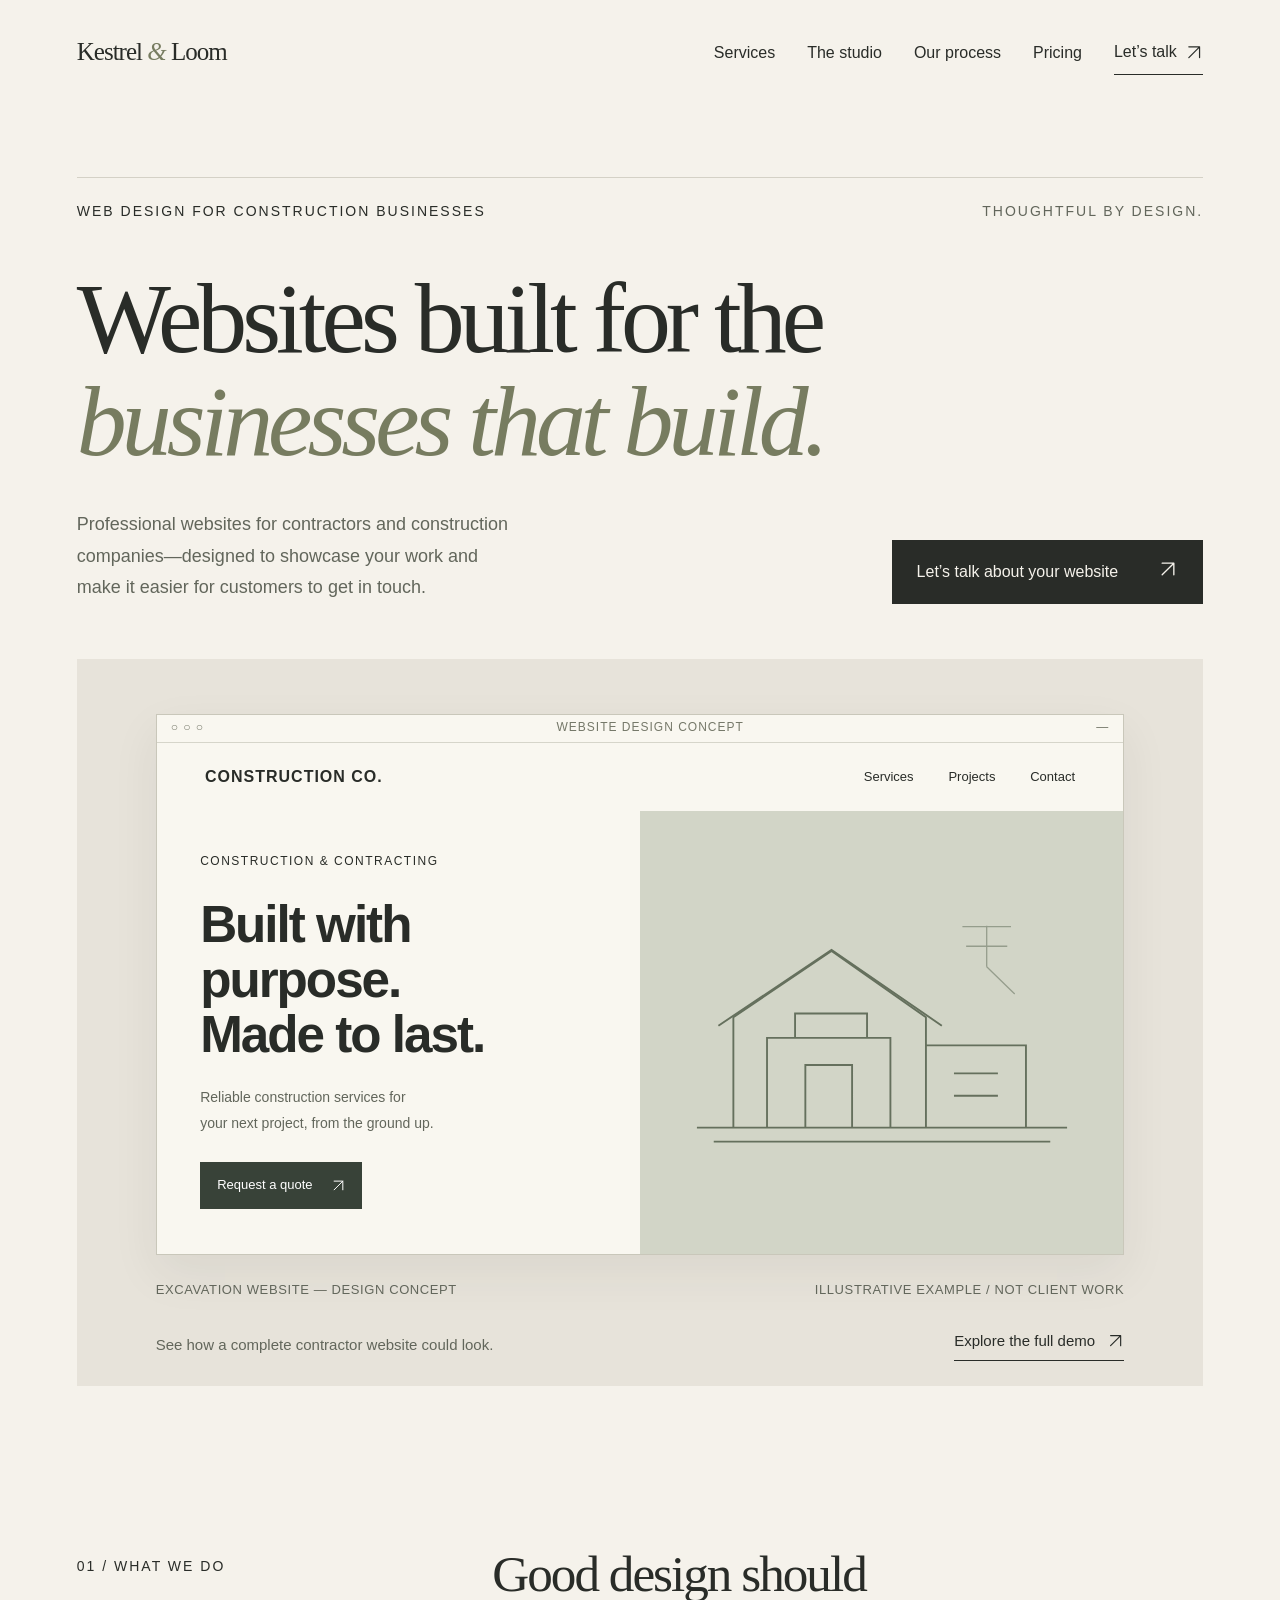
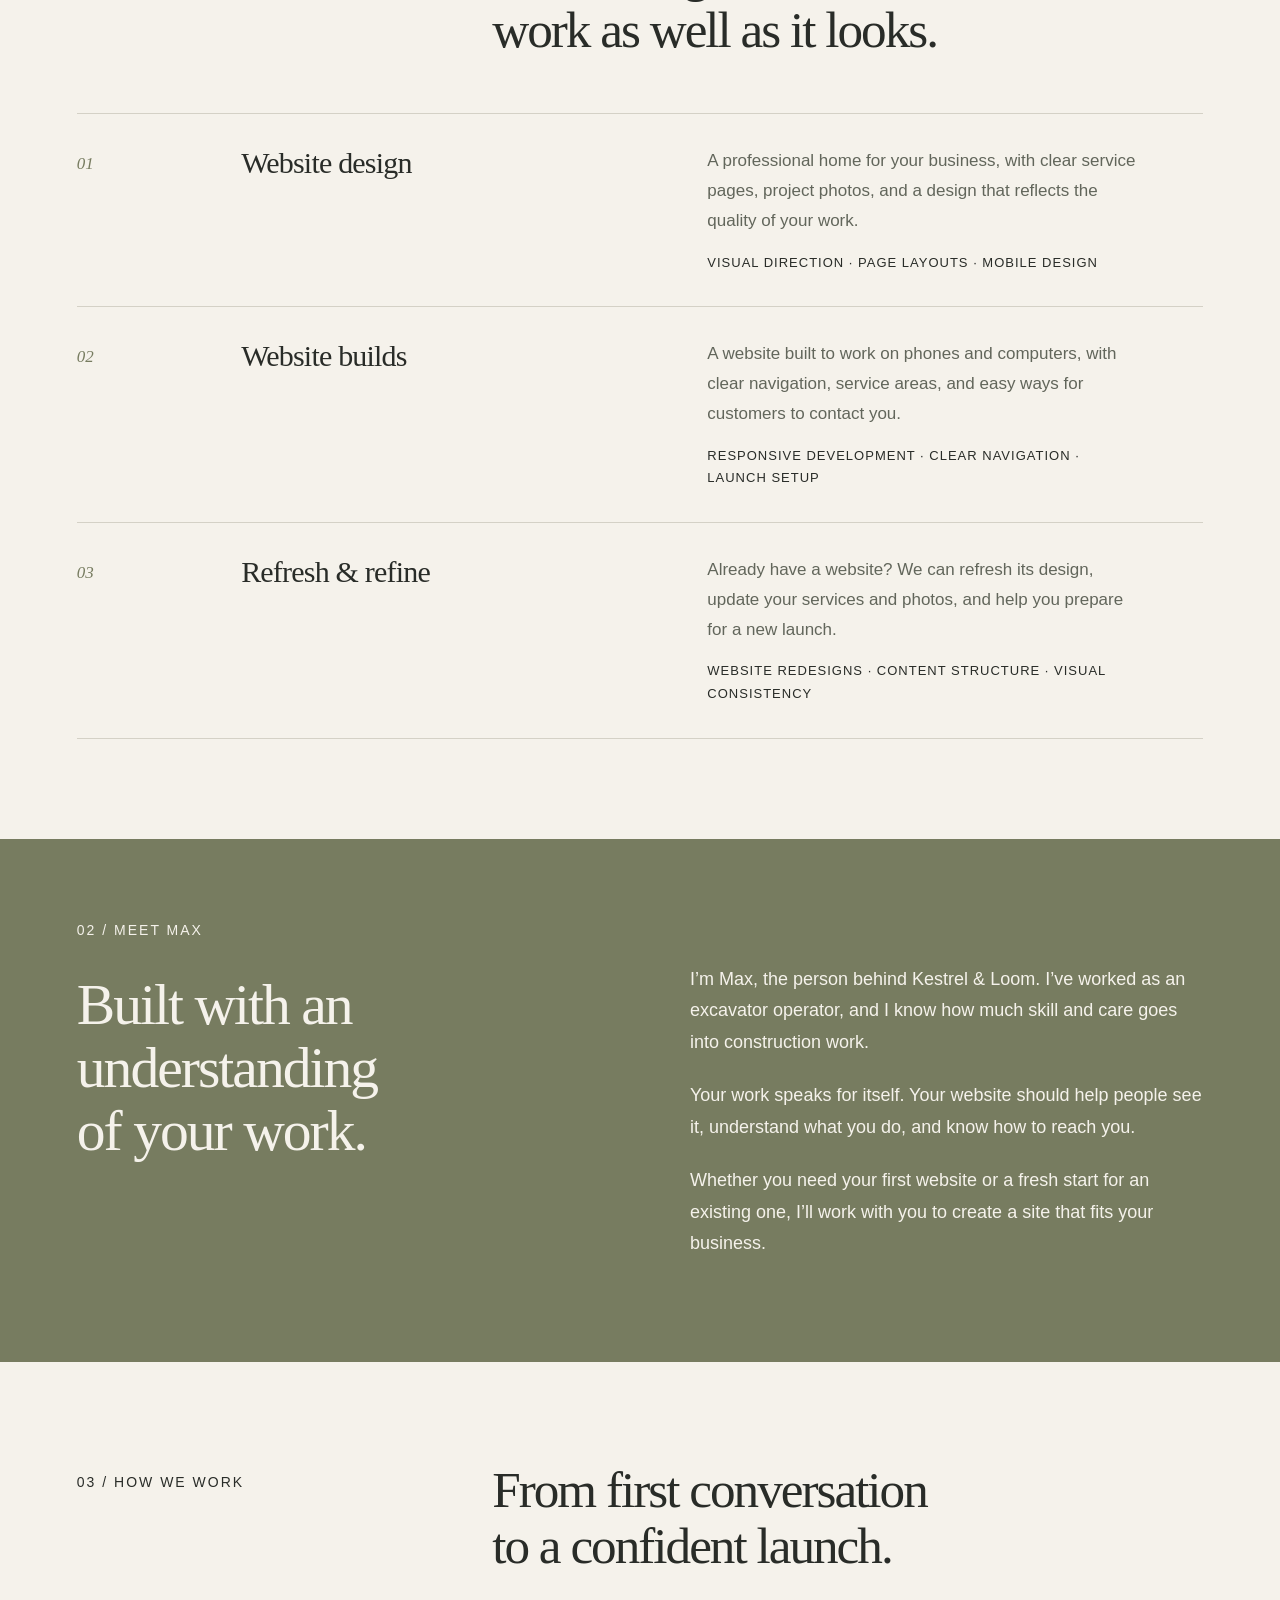
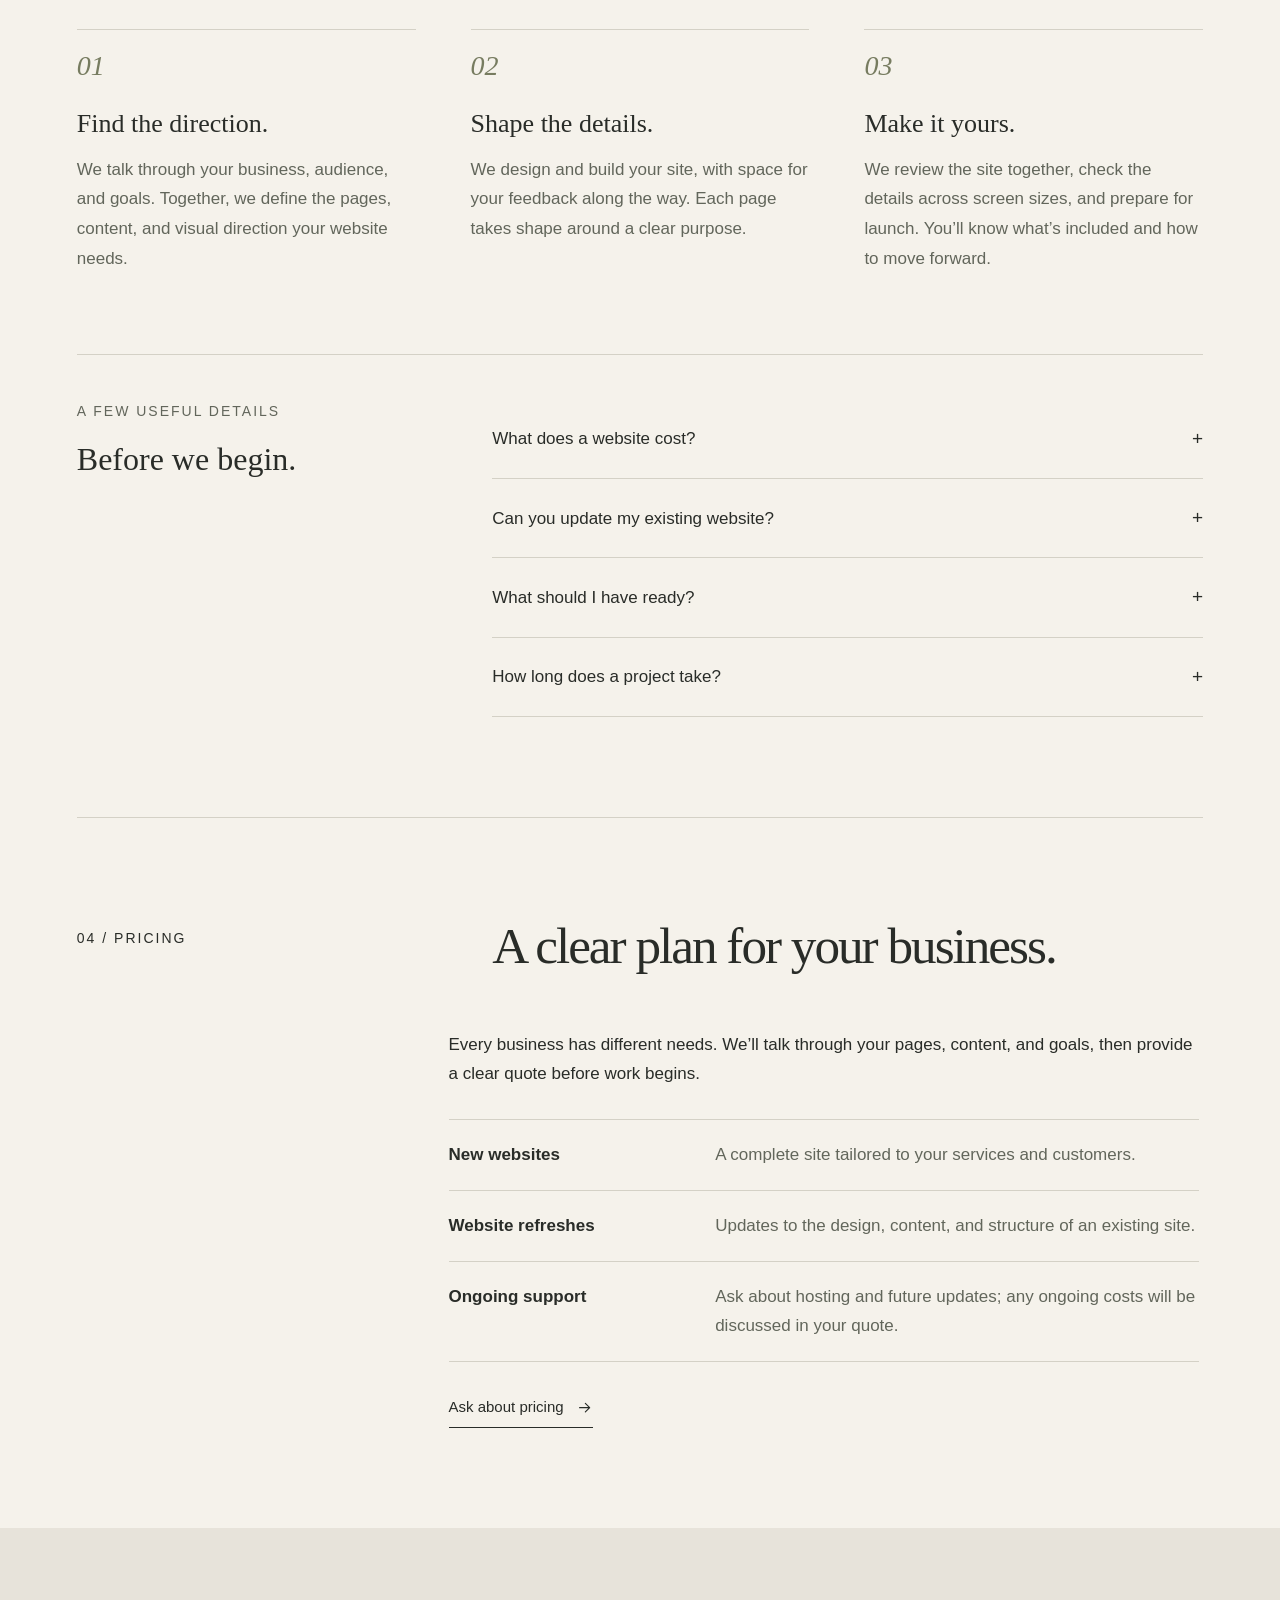
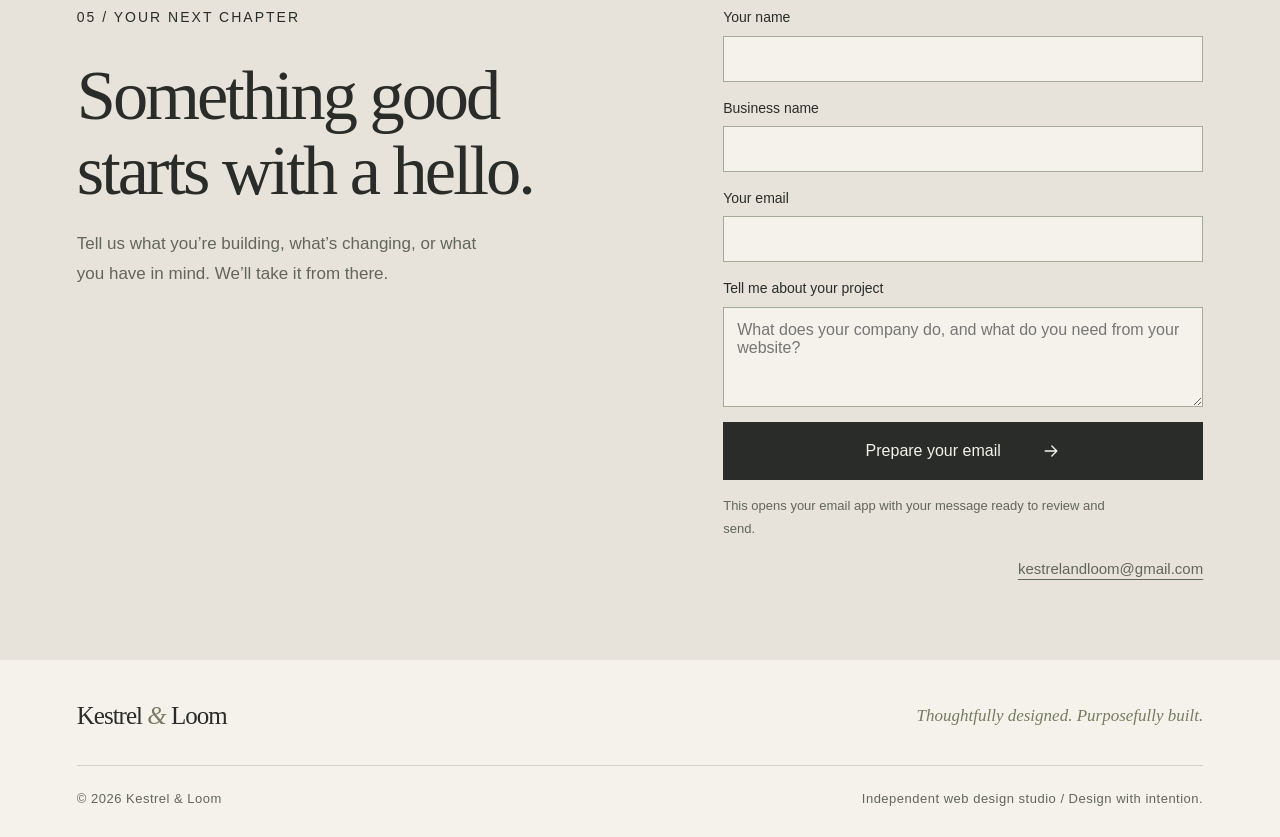
==== index.html @ 707c1d32 "Rename index (5).html to index.html" ====
<!doctype html>
<html lang="en"><head><meta charset="utf-8"><meta name="viewport" content="width=device-width,initial-scale=1"><meta name="theme-color" content="#F5F2EB"><meta name="description" content="Kestrel & Loom — independent web design for businesses with ambition. Thoughtful design, clear content, and a considered online presence."><title>Kestrel &amp; Loom — Independent Web Design</title>
<style>
:root{--paper:#f5f2eb;--ink:#292c28;--olive:#777c60;--stone:#e7e3da;--line:#d4d1c6;--muted:#62665b}*{box-sizing:border-box}html{scroll-behavior:smooth}body{margin:0;background:var(--paper);color:var(--ink);font-family:Arial,Helvetica,sans-serif;font-size:17px;line-height:1.6;-webkit-font-smoothing:antialiased}a{color:inherit;text-underline-offset:5px}a:focus-visible,summary:focus-visible{outline:2px solid var(--ink);outline-offset:6px}::selection{background:#d6dac4}h1,h2,h3,p{margin:0}.wrap{width:min(1280px,88%);margin:auto}.label{font-size:14px;letter-spacing:2px;text-transform:uppercase;line-height:1.7}.skip{position:absolute;top:-80px;left:20px;background:var(--ink);color:white;padding:15px;z-index:10}.skip:focus{top:15px}header{padding:30px 0}header .wrap{display:flex;align-items:center;justify-content:space-between;gap:28px}.logo{text-decoration:none;font:25px Georgia,serif;letter-spacing:-1px;white-space:nowrap}.logo em{color:var(--olive)}nav{display:flex;gap:32px;font-size:16px;align-items:center}nav a{text-decoration:none}nav a:hover{text-decoration:underline}.nav-contact{border-bottom:1px solid;padding:9px 0}.hero{padding:72px 0 60px}.hero-top{display:flex;justify-content:space-between;border-top:1px solid var(--line);padding-top:22px}.hero-top p:last-child{color:var(--muted)}h1{font:clamp(58px,7.8vw,114px)/1.03 Georgia,serif;letter-spacing:-5px;margin:45px 0 35px}h1 em{color:var(--olive);font-weight:400}.hero-bottom{display:flex;justify-content:space-between;align-items:end;gap:40px}.hero-bottom p{max-width:410px;font-size:18px;line-height:1.85;color:var(--muted)}.button{display:inline-flex;align-items:center;justify-content:space-between;gap:40px;background:var(--ink);color:var(--paper);padding:19px 25px;text-decoration:none;font-size:16px;transition:background .2s}.button:hover{background:#4c5343}.showcase{margin-top:55px;background:var(--stone);padding:55px 7% 25px}.browser{background:#f9f7f0;border:1px solid #c9c7ba;box-shadow:0 18px 45px #292c2812;max-width:970px;margin:auto}.browser-bar{height:28px;border-bottom:1px solid #d6d5ca;display:flex;align-items:center;justify-content:space-between;padding:0 14px;color:#757869;font-size:12px;letter-spacing:1px}.sample-nav{display:flex;justify-content:space-between;align-items:center;padding:24px 5%;font-size:13px}.sample-brand{font:21px Georgia,serif}.sample-nav span:last-child{word-spacing:14px}.sample-main{display:grid;grid-template-columns:1fr 1fr}.sample-copy{padding:35px 9% 45px}.sample-copy .label{font-size:12px;letter-spacing:1.5px}.sample-copy h2{font:clamp(32px,4vw,57px)/1.08 Georgia,serif;letter-spacing:-2px;margin:23px 0}.sample-copy p{font-size:14px;line-height:1.8;max-width:220px;color:var(--muted)}.sample-link{display:block;margin-top:25px;font-size:13px;text-decoration:underline;text-underline-offset:5px}.still-life{background:#c6c9b6;position:relative;overflow:hidden;min-height:330px;isolation:isolate}.still-life:before{content:"";position:absolute;width:180%;height:130px;background:#d9dbc9;transform:rotate(-35deg);left:-30%;top:12%;box-shadow:0 30px 50px #434c3524}.still-life:after{content:"";position:absolute;inset:auto 0 0;height:30%;background:#b1b69e;border-top:1px solid #9ca58c}.vase{position:absolute;z-index:1;bottom:18%;left:30%;width:38%;height:44%;border-radius:30% 30% 39% 39%;background:linear-gradient(95deg,#8d9279,#e0e1ce 48%,#a4aa8e);box-shadow:24px 22px 22px #3f49322e}.vase:before{content:"";position:absolute;left:27%;width:46%;height:25%;top:-16%;background:#bfc4aa;border-radius:8% 8% 10% 10%;border-top:7px solid #7a8469}.stem{position:absolute;width:2px;height:190px;background:#667354;left:50%;bottom:58%;transform:rotate(17deg);transform-origin:bottom;z-index:2}.stem:before,.stem:after{content:"";position:absolute;width:43px;height:17px;background:#697756;border-radius:0 100% 0 100%;left:0;top:35px;transform:rotate(-24deg)}.stem:after{left:-40px;top:75px;transform:rotate(15deg)}.stem.two{height:150px;transform:rotate(-22deg);left:46%}.caption{display:flex;justify-content:space-between;gap:20px;margin-top:24px;font-size:13px;letter-spacing:1px;text-transform:uppercase;color:var(--muted);line-height:1.6}.section{padding:100px 0}.heading{display:grid;grid-template-columns:1fr 2fr;gap:60px;margin-bottom:55px}.heading h2{font:clamp(36px,4vw,58px)/1.1 Georgia,serif;letter-spacing:-2px}.heading .label{padding-top:9px}.services{border-top:1px solid var(--line)}.service{display:grid;grid-template-columns:.3fr 1fr 1.15fr;gap:35px;border-bottom:1px solid var(--line);padding:32px 0}.number{font:italic 17px Georgia,serif;color:var(--olive)}.service .number{padding-top:8px}.service h3{font:30px Georgia,serif;letter-spacing:-.8px}.service p{font-size:17px;line-height:1.85;max-width:410px;color:var(--muted)}.tags{display:block;margin-top:16px;font-size:13px;letter-spacing:1px;text-transform:uppercase;color:var(--ink)}.studio{background:var(--olive);color:var(--paper)}.studio .wrap{display:grid;grid-template-columns:1fr 1fr;gap:100px;padding:80px 0}.studio h2{font:clamp(40px,4.5vw,66px)/1.1 Georgia,serif;letter-spacing:-2px;margin-top:30px}.studio p:not(.label){font-size:18px;line-height:1.95;margin-bottom:22px}.studio .right{padding-top:45px}.steps{display:grid;grid-template-columns:repeat(3,1fr);gap:55px}.step{border-top:1px solid var(--line);padding-top:20px}.step .number{font-size:28px}.step h3{font:26px Georgia,serif;margin:25px 0 16px}.step p{font-size:17px;line-height:1.9;color:var(--muted)}.faq{border-top:1px solid var(--line);display:grid;grid-template-columns:1fr 2fr;gap:60px;padding-top:45px;margin-top:80px}.faq h2{font:32px Georgia,serif}.faq .label{margin-bottom:18px;color:var(--muted)}details{border-bottom:1px solid var(--line)}summary{cursor:pointer;list-style:none;display:flex;justify-content:space-between;gap:24px;font-size:17px;padding:21px 0}summary::-webkit-details-marker{display:none}summary:after{content:"+";font-size:19px}details[open] summary:after{content:"−"}details p{font-size:17px;line-height:1.9;color:var(--muted);padding:0 35px 24px 0}.contact{background:var(--stone);padding:78px 0}.contact .wrap{display:flex;justify-content:space-between;align-items:end;gap:50px}.contact h2{font:clamp(42px,5.5vw,76px)/1.06 Georgia,serif;letter-spacing:-3px;margin:28px 0 22px}.contact p:not(.label){font-size:17px;color:var(--muted);line-height:1.8;max-width:400px}.email{display:block;font-size:15px;margin-top:16px;color:var(--muted);text-align:right}footer{padding:42px 0 27px}footer .top{display:flex;justify-content:space-between;align-items:center;gap:30px;padding-bottom:35px}footer .bottom{display:flex;justify-content:space-between;gap:20px;border-top:1px solid var(--line);padding-top:22px;font-size:13px;color:var(--muted);letter-spacing:.5px}.footer-note{font:italic 17px Georgia,serif;color:var(--olive)}
@media(max-width:850px){nav{gap:20px}h1{letter-spacing:-3px}.hero{padding-top:48px}.showcase{padding:35px 5% 22px}.section{padding:75px 0}.heading{grid-template-columns:1fr;gap:25px}.service{grid-template-columns:.2fr 1fr 1.3fr;gap:20px}.studio .wrap{gap:50px}.steps{gap:30px}.faq{grid-template-columns:1fr;gap:25px}.contact .wrap{align-items:start;flex-direction:column;gap:28px}.email{text-align:left}.sample-copy{padding-top:20px}.still-life{min-height:280px}}
@media(max-width:560px){header{padding:24px 0}.logo{font-size:22px}nav a:not(.nav-contact){display:none}nav{font-size:15px}.hero{padding:30px 0 45px}.hero-top .label{font-size:12px;letter-spacing:1.3px}.hero-top p:last-child{display:none}h1{font-size:clamp(46px,12vw,65px);letter-spacing:-2.5px;margin:35px 0 27px}.hero-bottom{display:block}.hero-bottom p{font-size:18px}.hero-bottom .button{margin-top:26px}.showcase{margin-top:38px;padding:22px 5% 18px}.sample-nav{padding:16px 7%}.sample-brand{font-size:17px}.sample-nav span:last-child{font-size:11px;word-spacing:6px}.sample-main{grid-template-columns:1fr}.sample-copy{padding:20px 7% 28px}.sample-copy h2{font-size:40px;margin:17px 0}.sample-copy p{font-size:15px;max-width:230px}.sample-link{margin-top:18px}.still-life{min-height:220px}.vase{width:27%;left:37%}.caption{font-size:11px;letter-spacing:.5px}.caption span:last-child{text-align:right;max-width:110px}.section{padding:60px 0}.heading{margin-bottom:35px}.heading h2{font-size:40px;letter-spacing:-1.5px}.service{grid-template-columns:26px 1fr;gap:10px;padding:26px 0}.service p{grid-column:2}.service h3{font-size:28px}.studio .wrap{grid-template-columns:1fr;gap:25px;padding:55px 0}.studio h2{font-size:43px}.studio .right{padding-top:0}.steps{grid-template-columns:1fr;gap:30px}.step{display:grid;grid-template-columns:40px 1fr;gap:10px}.step h3{margin:0 0 14px}.step p{grid-column:2}.step .number{font-size:25px}.faq{margin-top:55px;padding-top:32px}.faq h2{font-size:30px}.contact{padding:55px 0}.contact h2{font-size:49px;letter-spacing:-2px}footer .top{align-items:start;flex-direction:column;gap:18px}.footer-note{font-size:16px}footer .bottom{font-size:12px;line-height:1.7}footer .bottom span:last-child{text-align:right}}
@media(prefers-reduced-motion:reduce){html{scroll-behavior:auto}*{transition:none!important}}

/* Readable supporting type across desktop and mobile. */
.hero-bottom p,.service p,.step p,details p,.studio p:not(.label),.contact p:not(.label){line-height:1.75}
.service p{max-width:46ch}.hero-bottom p{max-width:44ch}
.sample-nav span:last-child{word-spacing:8px;line-height:1.6}
.sample-copy p{max-width:30ch}.sample-copy .sample-link{line-height:1.7}
.caption{line-height:1.7;letter-spacing:.6px}
.summary,summary{line-height:1.6}summary{padding:24px 0;align-items:center}
.email{overflow-wrap:anywhere;line-height:1.7}
footer .bottom{line-height:1.7}
@media(max-width:850px){.hero-bottom{align-items:start}.button{flex-shrink:0;gap:24px}.sample-nav{gap:16px}.sample-nav span:last-child{word-spacing:4px}}
@media(max-width:560px){header .wrap{gap:12px}.logo{font-size:21px}.nav-contact{white-space:nowrap}.button{padding:18px 22px}.sample-nav{flex-wrap:wrap;gap:8px}.sample-copy .label{font-size:12px}.sample-copy p{font-size:15px}.sample-link{font-size:14px}.caption{flex-direction:column;gap:7px}.caption span:last-child{text-align:left;max-width:none}.contact h2{font-size:clamp(40px,11vw,49px)}footer .bottom{flex-direction:column;gap:10px}footer .bottom span:last-child{text-align:left}.tags{line-height:1.85}}

/* Vector arrows stay consistent across mobile and desktop. */
.arrow-icon{display:inline-block;width:1.15em;height:1.15em;vertical-align:-.15em;flex-shrink:0}
.nav-contact{display:inline-flex;align-items:center;gap:8px}
.button .arrow-icon{width:20px;height:20px}

/* Construction website concept */
.construction-nav .sample-brand{font:700 16px Arial,sans-serif;letter-spacing:1px}.construction-copy h2{font-family:Arial,Helvetica,sans-serif;font-weight:700;letter-spacing:-2px}.sample-cta{display:inline-flex;gap:18px;align-items:center;margin-top:26px;padding:13px 17px;background:#384238;color:#fff;font-size:13px}.construction-art{min-height:330px;background:#d2d5c7;color:#65705d;display:flex;align-items:center;justify-content:center;padding:24px}.construction-art svg{width:100%;max-width:430px;height:auto}@media(max-width:850px){.construction-art{min-height:280px}}@media(max-width:560px){.construction-art{min-height:210px;padding:15px}.construction-nav .sample-brand{font-size:14px}.construction-copy h2{font-size:clamp(32px,9vw,40px);letter-spacing:-1.5px}}

/* Contractor-focused additions */
.demo-action{display:flex;align-items:center;justify-content:space-between;gap:18px;margin-top:28px;flex-wrap:wrap;font-size:15px}.demo-action p{color:var(--muted)}.demo-link{display:inline-flex;align-items:center;gap:12px;font-size:15px;text-decoration:none;border-bottom:1px solid;padding-bottom:7px}.mobile-menu{display:none}.pricing{border-top:1px solid var(--line)}.pricing-content{margin-left:33%;max-width:750px;font-size:17px;line-height:1.75}.pricing-list{margin:30px 0}.pricing-list div{display:grid;grid-template-columns:1fr 2fr;gap:25px;border-top:1px solid var(--line);padding:20px 0}.pricing-list div:last-child{border-bottom:1px solid var(--line)}.pricing-list span{color:var(--muted)}.contact .wrap{align-items:start}.contact .wrap>div:last-child{width:min(100%,480px)}.inquiry{display:grid;gap:15px}.inquiry label{display:grid;gap:7px;font-size:14px}.inquiry input,.inquiry textarea{width:100%;font:16px Arial,sans-serif;padding:13px;background:#f5f2eb;border:1px solid #a6aa9b;border-radius:0;color:var(--ink)}.inquiry textarea{resize:vertical}.inquiry button{border:0;cursor:pointer;justify-content:center}.form-note{font-size:13px!important}.secondary-contact{display:none}
@media(max-width:850px){.pricing-content{margin-left:0}.contact .wrap>div:last-child{width:100%}}
@media(max-width:560px){header .wrap{position:relative}.desktop-nav{display:none}.mobile-menu{display:block;border:0}.mobile-menu summary{display:flex;gap:8px;padding:8px 0;font-size:15px}.mobile-menu summary:after{display:none}.mobile-menu nav{position:absolute;z-index:5;top:48px;right:0;display:flex;flex-direction:column;align-items:stretch;gap:0;background:var(--paper);border:1px solid var(--line);box-shadow:0 10px 25px #292c2820;min-width:200px;padding:8px 18px}.mobile-menu nav a{display:block!important;padding:12px 0;border-bottom:1px solid var(--line)}.mobile-menu nav a:last-child{border:0}.pricing-list div{grid-template-columns:1fr;gap:6px}.demo-action{align-items:start;flex-direction:column}}
</style></head><body id="top"><a class="skip" href="#main">Skip to content</a>
<header><div class="wrap"><a class="logo" href="#top" aria-label="Kestrel and Loom home">Kestrel <em>&amp;</em> Loom</a><nav class="desktop-nav" aria-label="Main navigation"><a href="#services">Services</a><a href="#studio">The studio</a><a href="#process">Our process</a><a href="#pricing">Pricing</a><a class="nav-contact" href="#contact">Let’s talk <svg class="arrow-icon" xmlns="http://www.w3.org/2000/svg" width="18" height="18" viewBox="0 0 24 24" fill="none" stroke="currentColor" stroke-width="1.6" stroke-linecap="round" stroke-linejoin="round" aria-hidden="true" focusable="false"><path d="M5 19 19 5M5 5h14v14"/></svg></a></nav><details class="mobile-menu"><summary aria-label="Open navigation">Menu <span aria-hidden="true">☰</span></summary><nav aria-label="Mobile navigation"><a href="#services">Services</a><a href="#studio">The studio</a><a href="#process">Our process</a><a href="#pricing">Pricing</a><a href="#contact">Let’s talk</a></nav></details></div></header>
<main id="main"><section class="hero wrap" aria-labelledby="hero-title"><div class="hero-top"><p class="label">Web design for construction businesses</p><p class="label">Thoughtful by design.</p></div><h1 id="hero-title">Websites built for the<br><em>businesses that build.</em></h1><div class="hero-bottom"><p>Professional websites for contractors and construction companies—designed to showcase your work and make it easier for customers to get in touch.</p><a class="button" href="#contact">Let’s talk about your website <span aria-hidden="true"><svg class="arrow-icon" xmlns="http://www.w3.org/2000/svg" width="18" height="18" viewBox="0 0 24 24" fill="none" stroke="currentColor" stroke-width="1.6" stroke-linecap="round" stroke-linejoin="round" aria-hidden="true" focusable="false"><path d="M5 19 19 5M5 5h14v14"/></svg></span></a></div>
<div class="showcase"><div class="browser" role="img" aria-label="Example construction company website with a simple building illustration and a quote request button."><div class="browser-bar"><span aria-hidden="true">○ ○ ○</span><span>WEBSITE DESIGN CONCEPT</span><span aria-hidden="true">—</span></div><div class="sample-nav construction-nav"><span class="sample-brand">CONSTRUCTION CO.</span><span>Services &nbsp; Projects &nbsp; Contact</span></div><div class="sample-main"><div class="sample-copy construction-copy"><span class="label">Construction &amp; contracting</span><h2>Built with purpose.<br>Made to last.</h2><p>Reliable construction services for your next project, from the ground up.</p><span class="sample-cta">Request a quote <svg class="arrow-icon" xmlns="http://www.w3.org/2000/svg" viewBox="0 0 24 24" fill="none" stroke="currentColor" stroke-width="1.6" stroke-linecap="round" stroke-linejoin="round" aria-hidden="true" focusable="false"><path d="M5 19 19 5M5 5h14v14"/></svg></span></div><div class="construction-art" aria-hidden="true"><svg viewBox="0 0 460 330" fill="none" xmlns="http://www.w3.org/2000/svg"><path d="M32 267H428M71 267V149L176 78L277 149V267M107 267V171H239V267M148 267V200H198V267M277 267V179H384V267M307 209H354M307 233H354" stroke="currentColor" stroke-width="2"/><path d="M55 158 176 77 294 158M137 171v-26h77v26M50 282h360" stroke="currentColor" stroke-width="2"/><path d="M342 95V51M320 73h44M316 52h52M342 95l30 29" stroke="currentColor" stroke-width="1.4" opacity=".55"/></svg></div></div></div><div class="caption"><span>Excavation website — design concept</span><span>Illustrative example / not client work</span></div><div class="demo-action"><p>See how a complete contractor website could look.</p><a class="demo-link" href="excavation-demo.html">Explore the full demo <svg class="arrow-icon" viewBox="0 0 24 24" fill="none" stroke="currentColor" stroke-width="1.6" stroke-linecap="round" stroke-linejoin="round" aria-hidden="true"><path d="M5 19 19 5M5 5h14v14"/></svg></a></div></div></section>
<section class="section wrap" id="services" aria-labelledby="services-title"><div class="heading"><p class="label">01 / What we do</p><h2 id="services-title">Good design should<br>work as well as it looks.</h2></div><div class="services"><article class="service"><span class="number">01</span><h3>Website design</h3><p>A professional home for your business, with clear service pages, project photos, and a design that reflects the quality of your work.<span class="tags">Visual direction · Page layouts · Mobile design</span></p></article><article class="service"><span class="number">02</span><h3>Website builds</h3><p>A website built to work on phones and computers, with clear navigation, service areas, and easy ways for customers to contact you.<span class="tags">Responsive development · Clear navigation · Launch setup</span></p></article><article class="service"><span class="number">03</span><h3>Refresh &amp; refine</h3><p>Already have a website? We can refresh its design, update your services and photos, and help you prepare for a new launch.<span class="tags">Website redesigns · Content structure · Visual consistency</span></p></article></div></section>
<section class="studio" id="studio" aria-labelledby="studio-title"><div class="wrap"><div><p class="label">02 / Meet Max</p><h2 id="studio-title">Built with an understanding<br>of your work.</h2></div><div class="right"><p>I’m Max, the person behind Kestrel &amp; Loom. I’ve worked as an excavator operator, and I know how much skill and care goes into construction work.</p><p>Your work speaks for itself. Your website should help people see it, understand what you do, and know how to reach you.</p><p>Whether you need your first website or a fresh start for an existing one, I’ll work with you to create a site that fits your business.</p></div></div></section>
<section class="section wrap" id="process" aria-labelledby="process-title"><div class="heading"><p class="label">03 / How we work</p><h2 id="process-title">From first conversation<br>to a confident launch.</h2></div><div class="steps"><article class="step"><span class="number">01</span><h3>Find the direction.</h3><p>We talk through your business, audience, and goals. Together, we define the pages, content, and visual direction your website needs.</p></article><article class="step"><span class="number">02</span><h3>Shape the details.</h3><p>We design and build your site, with space for your feedback along the way. Each page takes shape around a clear purpose.</p></article><article class="step"><span class="number">03</span><h3>Make it yours.</h3><p>We review the site together, check the details across screen sizes, and prepare for launch. You’ll know what’s included and how to move forward.</p></article></div><div class="faq"><div><p class="label">A few useful details</p><h2>Before we begin.</h2></div><div><details><summary>What does a website cost?</summary><p>It depends on the number of pages, the features you need, and how much content is ready. Tell us a little about your project and we’ll put together a clear scope and quote before work begins.</p></details><details><summary>Can you update my existing website?</summary><p>Yes. Send us your current website and what you’d like to improve. We’ll look at its design and structure, then discuss whether a focused refresh or a new build makes the most sense.</p></details><details><summary>What should I have ready?</summary><p>A short description of your business, your goals for the site, and any existing branding, photos, or text are a helpful start. It’s fine if you don’t have everything figured out—we can work through the direction together.</p></details><details><summary>How long does a project take?</summary><p>Timing depends on the scope and how quickly content and feedback are available. We’ll agree on a timeline at the start, so you know what to expect at each stage.</p></details></div></div></section>
<section class="pricing section wrap" id="pricing" aria-labelledby="pricing-title"><div class="heading"><p class="label">04 / Pricing</p><h2 id="pricing-title">A clear plan for your business.</h2></div><div class="pricing-content"><p>Every business has different needs. We’ll talk through your pages, content, and goals, then provide a clear quote before work begins.</p><div class="pricing-list"><div><strong>New websites</strong><span>A complete site tailored to your services and customers.</span></div><div><strong>Website refreshes</strong><span>Updates to the design, content, and structure of an existing site.</span></div><div><strong>Ongoing support</strong><span>Ask about hosting and future updates; any ongoing costs will be discussed in your quote.</span></div></div><a class="demo-link" href="#contact">Ask about pricing <svg class="arrow-icon" viewBox="0 0 24 24" fill="none" stroke="currentColor" stroke-width="1.6" stroke-linecap="round" stroke-linejoin="round" aria-hidden="true" focusable="false"><path d="M5 12h14M13 6l6 6-6 6"/></svg></a></div></section>
<section class="contact" id="contact" aria-labelledby="contact-title"><div class="wrap"><div><p class="label">05 / Your next chapter</p><h2 id="contact-title">Something good<br>starts with a hello.</h2><p>Tell us what you’re building, what’s changing, or what you have in mind. We’ll take it from there.</p></div><div><form class="inquiry" id="inquiry"><label>Your name<input name="name" autocomplete="name" required></label><label>Business name<input name="business" autocomplete="organization"></label><label>Your email<input name="email" type="email" autocomplete="email" required></label><label>Tell me about your project<textarea name="project" rows="4" required placeholder="What does your company do, and what do you need from your website?"></textarea></label><button class="button" type="submit">Prepare your email <svg class="arrow-icon" viewBox="0 0 24 24" fill="none" stroke="currentColor" stroke-width="1.6" stroke-linecap="round" stroke-linejoin="round" aria-hidden="true" focusable="false"><path d="M5 12h14M13 6l6 6-6 6"/></svg></button><p class="form-note">This opens your email app with your message ready to review and send.</p></form><a class="button secondary-contact" href="mailto:kestrelandloom@gmail.com?subject=Website%20project%20inquiry">Start a conversation <span aria-hidden="true"><svg class="arrow-icon" xmlns="http://www.w3.org/2000/svg" width="18" height="18" viewBox="0 0 24 24" fill="none" stroke="currentColor" stroke-width="1.6" stroke-linecap="round" stroke-linejoin="round" aria-hidden="true" focusable="false"><path d="M5 19 19 5M5 5h14v14"/></svg></span></a><a class="email" href="mailto:kestrelandloom@gmail.com">kestrelandloom@gmail.com</a></div></div></section></main>
<footer class="wrap"><div class="top"><a class="logo" href="#top">Kestrel <em>&amp;</em> Loom</a><p class="footer-note">Thoughtfully designed. Purposefully built.</p></div><div class="bottom"><span>© 2026 Kestrel &amp; Loom</span><span>Independent web design studio / Design with intention.</span></div></footer><script>document.getElementById('inquiry').addEventListener('submit',function(e){e.preventDefault();const d=new FormData(this);const body='Name: '+d.get('name')+'\nBusiness: '+d.get('business')+'\nEmail: '+d.get('email')+'\n\nProject details:\n'+d.get('project');window.location.href='mailto:kestrelandloom@gmail.com?subject='+encodeURIComponent('Website project inquiry')+'&body='+encodeURIComponent(body)});document.querySelectorAll('.mobile-menu a').forEach(a=>a.addEventListener('click',()=>document.querySelector('.mobile-menu').open=false));</script></body></html>
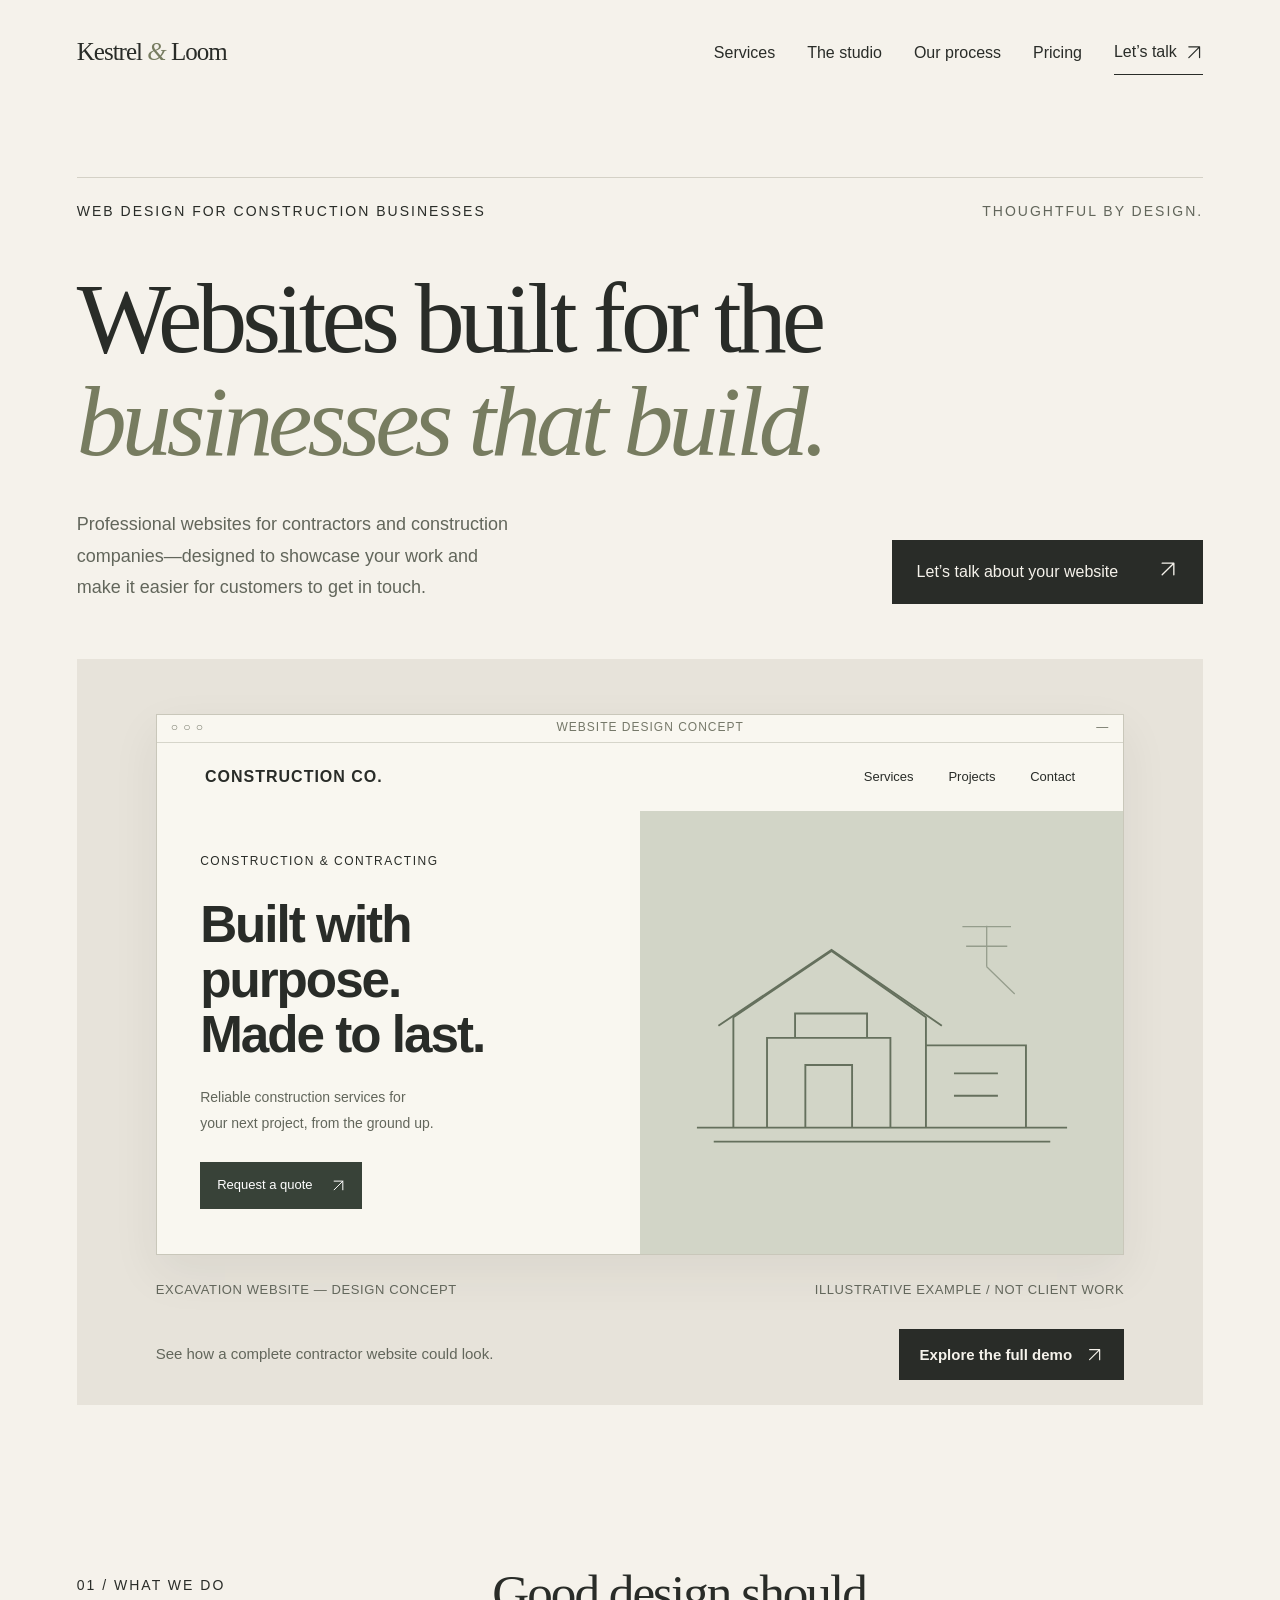
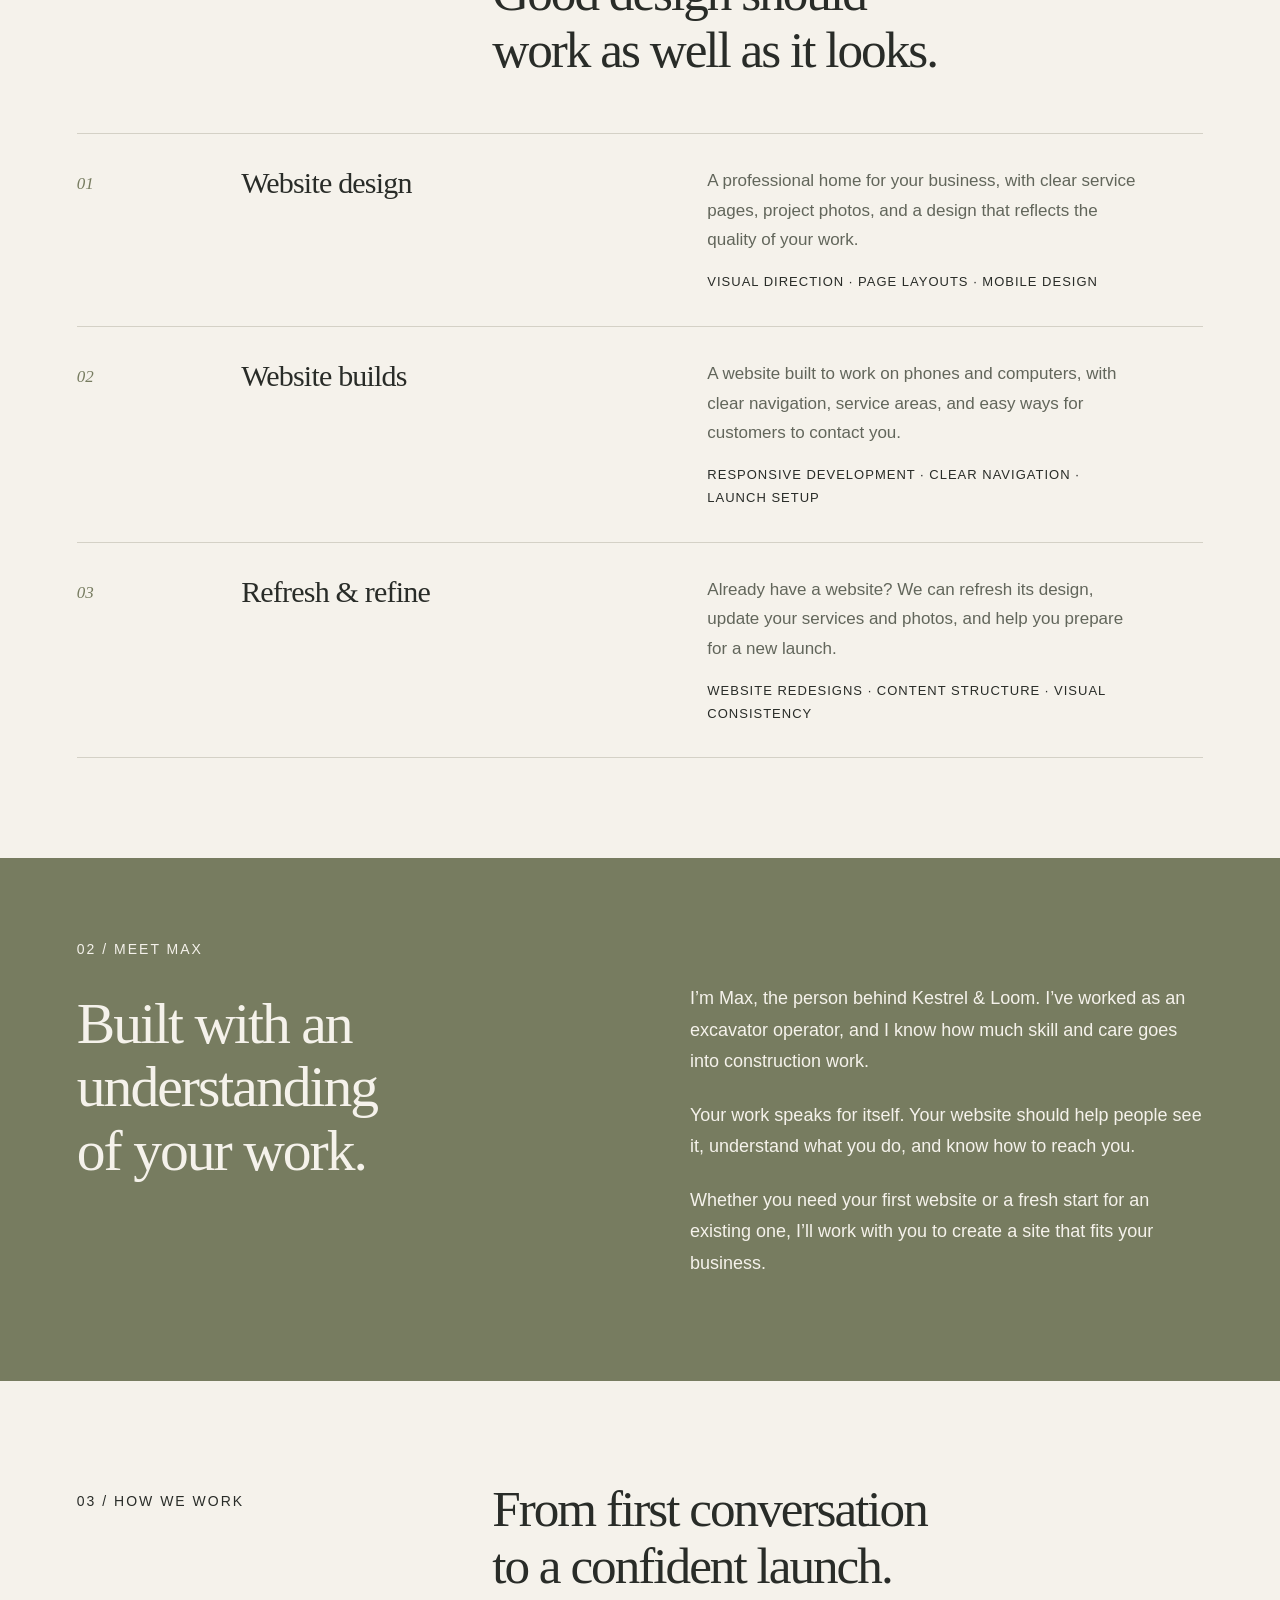
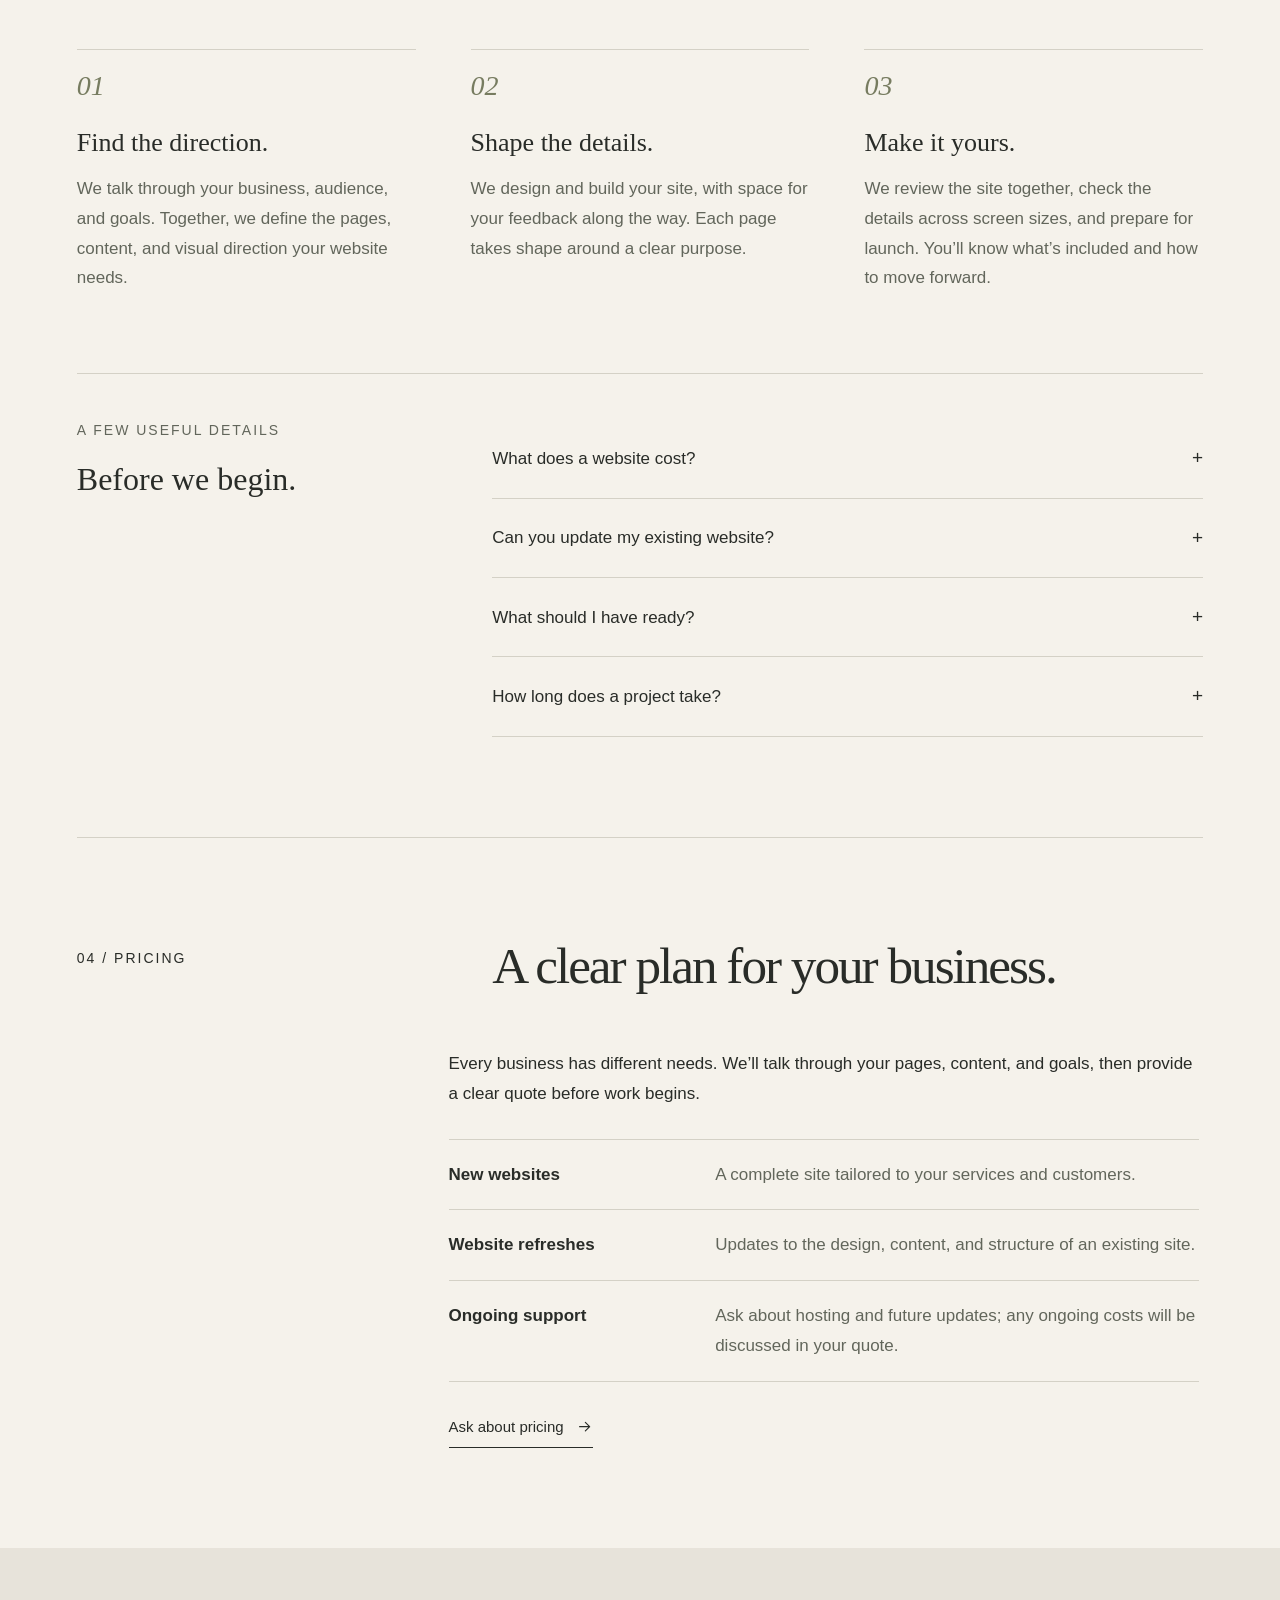
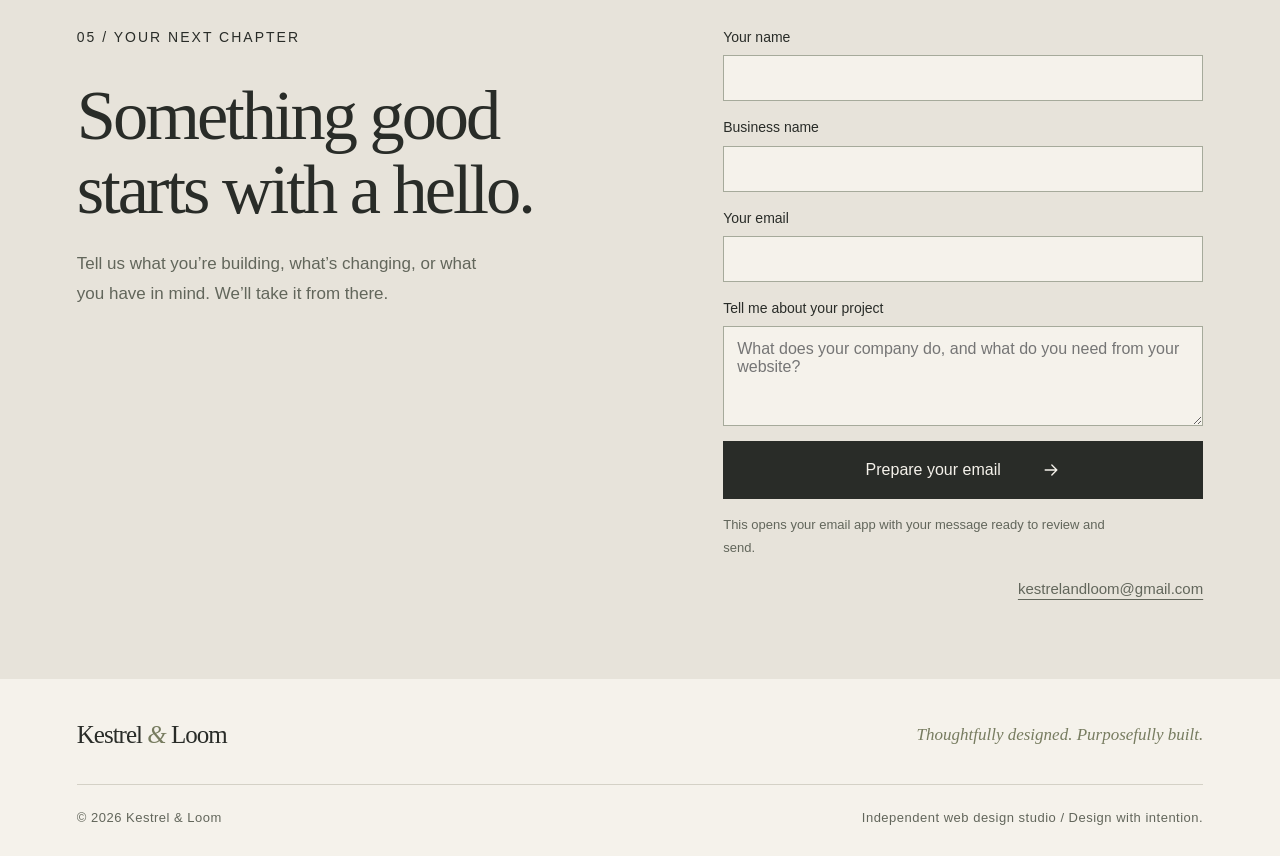
==== commit 84884c8f: "Rename index (6).html to index.html" ====
--- a/index.html
+++ b/index.html
@@ -30,6 +30,11 @@
 .demo-action{display:flex;align-items:center;justify-content:space-between;gap:18px;margin-top:28px;flex-wrap:wrap;font-size:15px}.demo-action p{color:var(--muted)}.demo-link{display:inline-flex;align-items:center;gap:12px;font-size:15px;text-decoration:none;border-bottom:1px solid;padding-bottom:7px}.mobile-menu{display:none}.pricing{border-top:1px solid var(--line)}.pricing-content{margin-left:33%;max-width:750px;font-size:17px;line-height:1.75}.pricing-list{margin:30px 0}.pricing-list div{display:grid;grid-template-columns:1fr 2fr;gap:25px;border-top:1px solid var(--line);padding:20px 0}.pricing-list div:last-child{border-bottom:1px solid var(--line)}.pricing-list span{color:var(--muted)}.contact .wrap{align-items:start}.contact .wrap>div:last-child{width:min(100%,480px)}.inquiry{display:grid;gap:15px}.inquiry label{display:grid;gap:7px;font-size:14px}.inquiry input,.inquiry textarea{width:100%;font:16px Arial,sans-serif;padding:13px;background:#f5f2eb;border:1px solid #a6aa9b;border-radius:0;color:var(--ink)}.inquiry textarea{resize:vertical}.inquiry button{border:0;cursor:pointer;justify-content:center}.form-note{font-size:13px!important}.secondary-contact{display:none}
 @media(max-width:850px){.pricing-content{margin-left:0}.contact .wrap>div:last-child{width:100%}}
 @media(max-width:560px){header .wrap{position:relative}.desktop-nav{display:none}.mobile-menu{display:block;border:0}.mobile-menu summary{display:flex;gap:8px;padding:8px 0;font-size:15px}.mobile-menu summary:after{display:none}.mobile-menu nav{position:absolute;z-index:5;top:48px;right:0;display:flex;flex-direction:column;align-items:stretch;gap:0;background:var(--paper);border:1px solid var(--line);box-shadow:0 10px 25px #292c2820;min-width:200px;padding:8px 18px}.mobile-menu nav a{display:block!important;padding:12px 0;border-bottom:1px solid var(--line)}.mobile-menu nav a:last-child{border:0}.pricing-list div{grid-template-columns:1fr;gap:6px}.demo-action{align-items:start;flex-direction:column}}
+
+/* Make the demo link easy to find. */
+.demo-action .demo-link{display:inline-flex;align-items:center;justify-content:center;gap:14px;padding:15px 20px;background:#292c28;color:#f5f2eb;border:1px solid #292c28;text-decoration:none;font-weight:600;line-height:1.3;transition:background .2s,color .2s}
+.demo-action .demo-link:hover{background:#f5f2eb;color:#292c28}
+.demo-action .demo-link:focus-visible{outline:2px solid #292c28;outline-offset:4px}
 </style></head><body id="top"><a class="skip" href="#main">Skip to content</a>
 <header><div class="wrap"><a class="logo" href="#top" aria-label="Kestrel and Loom home">Kestrel <em>&amp;</em> Loom</a><nav class="desktop-nav" aria-label="Main navigation"><a href="#services">Services</a><a href="#studio">The studio</a><a href="#process">Our process</a><a href="#pricing">Pricing</a><a class="nav-contact" href="#contact">Let’s talk <svg class="arrow-icon" xmlns="http://www.w3.org/2000/svg" width="18" height="18" viewBox="0 0 24 24" fill="none" stroke="currentColor" stroke-width="1.6" stroke-linecap="round" stroke-linejoin="round" aria-hidden="true" focusable="false"><path d="M5 19 19 5M5 5h14v14"/></svg></a></nav><details class="mobile-menu"><summary aria-label="Open navigation">Menu <span aria-hidden="true">☰</span></summary><nav aria-label="Mobile navigation"><a href="#services">Services</a><a href="#studio">The studio</a><a href="#process">Our process</a><a href="#pricing">Pricing</a><a href="#contact">Let’s talk</a></nav></details></div></header>
 <main id="main"><section class="hero wrap" aria-labelledby="hero-title"><div class="hero-top"><p class="label">Web design for construction businesses</p><p class="label">Thoughtful by design.</p></div><h1 id="hero-title">Websites built for the<br><em>businesses that build.</em></h1><div class="hero-bottom"><p>Professional websites for contractors and construction companies—designed to showcase your work and make it easier for customers to get in touch.</p><a class="button" href="#contact">Let’s talk about your website <span aria-hidden="true"><svg class="arrow-icon" xmlns="http://www.w3.org/2000/svg" width="18" height="18" viewBox="0 0 24 24" fill="none" stroke="currentColor" stroke-width="1.6" stroke-linecap="round" stroke-linejoin="round" aria-hidden="true" focusable="false"><path d="M5 19 19 5M5 5h14v14"/></svg></span></a></div>
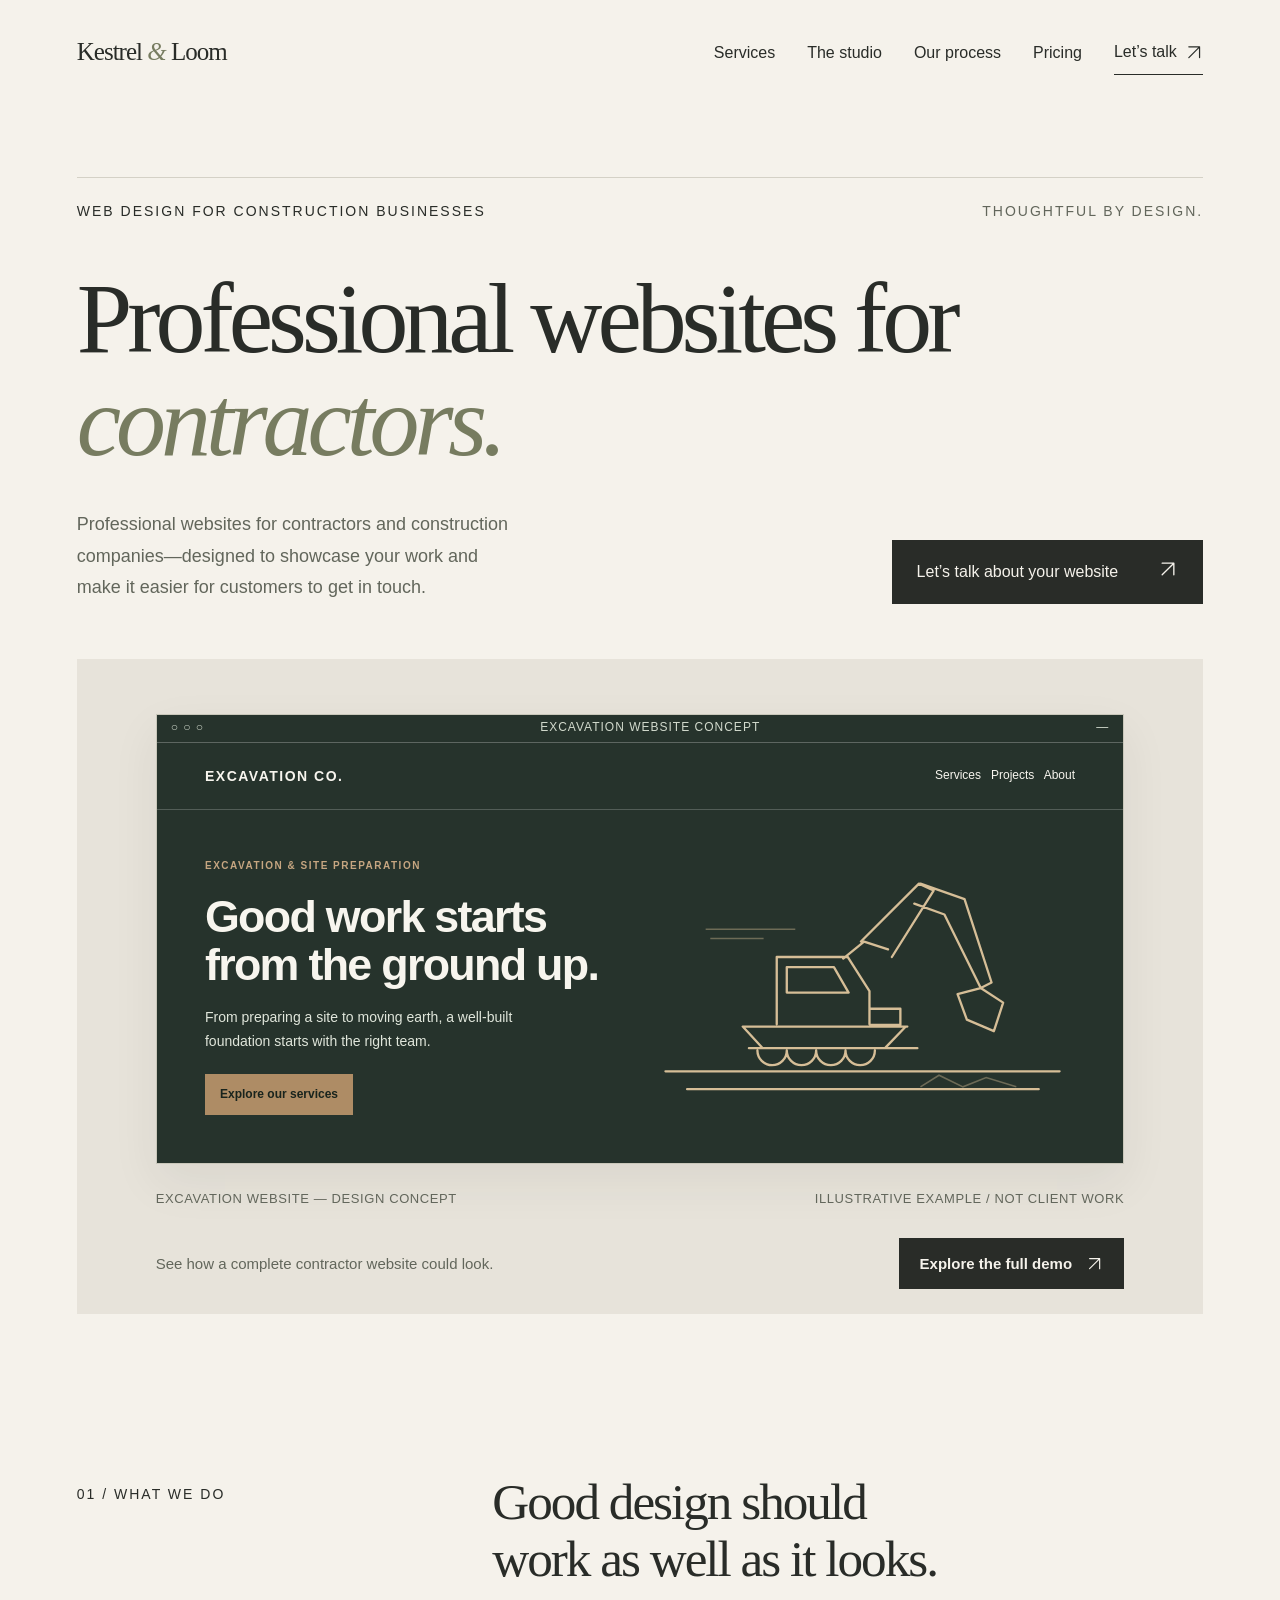
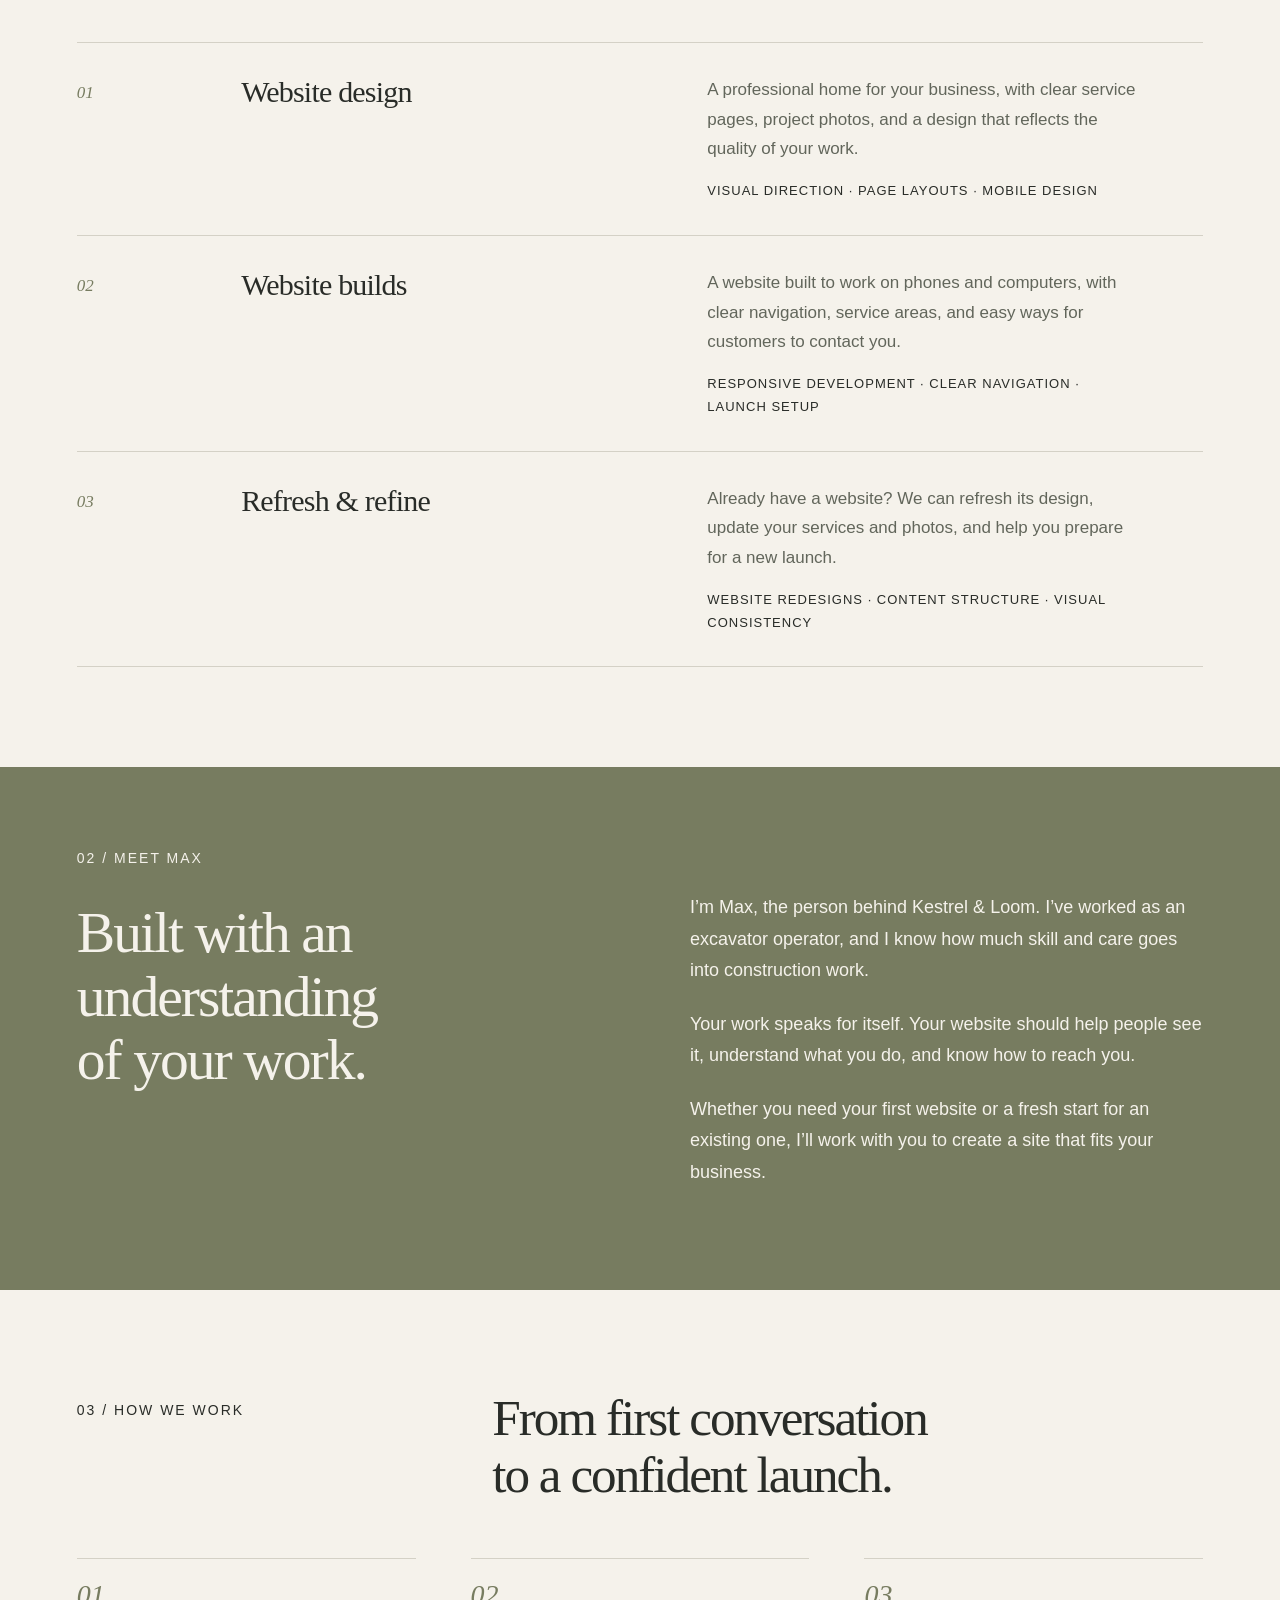
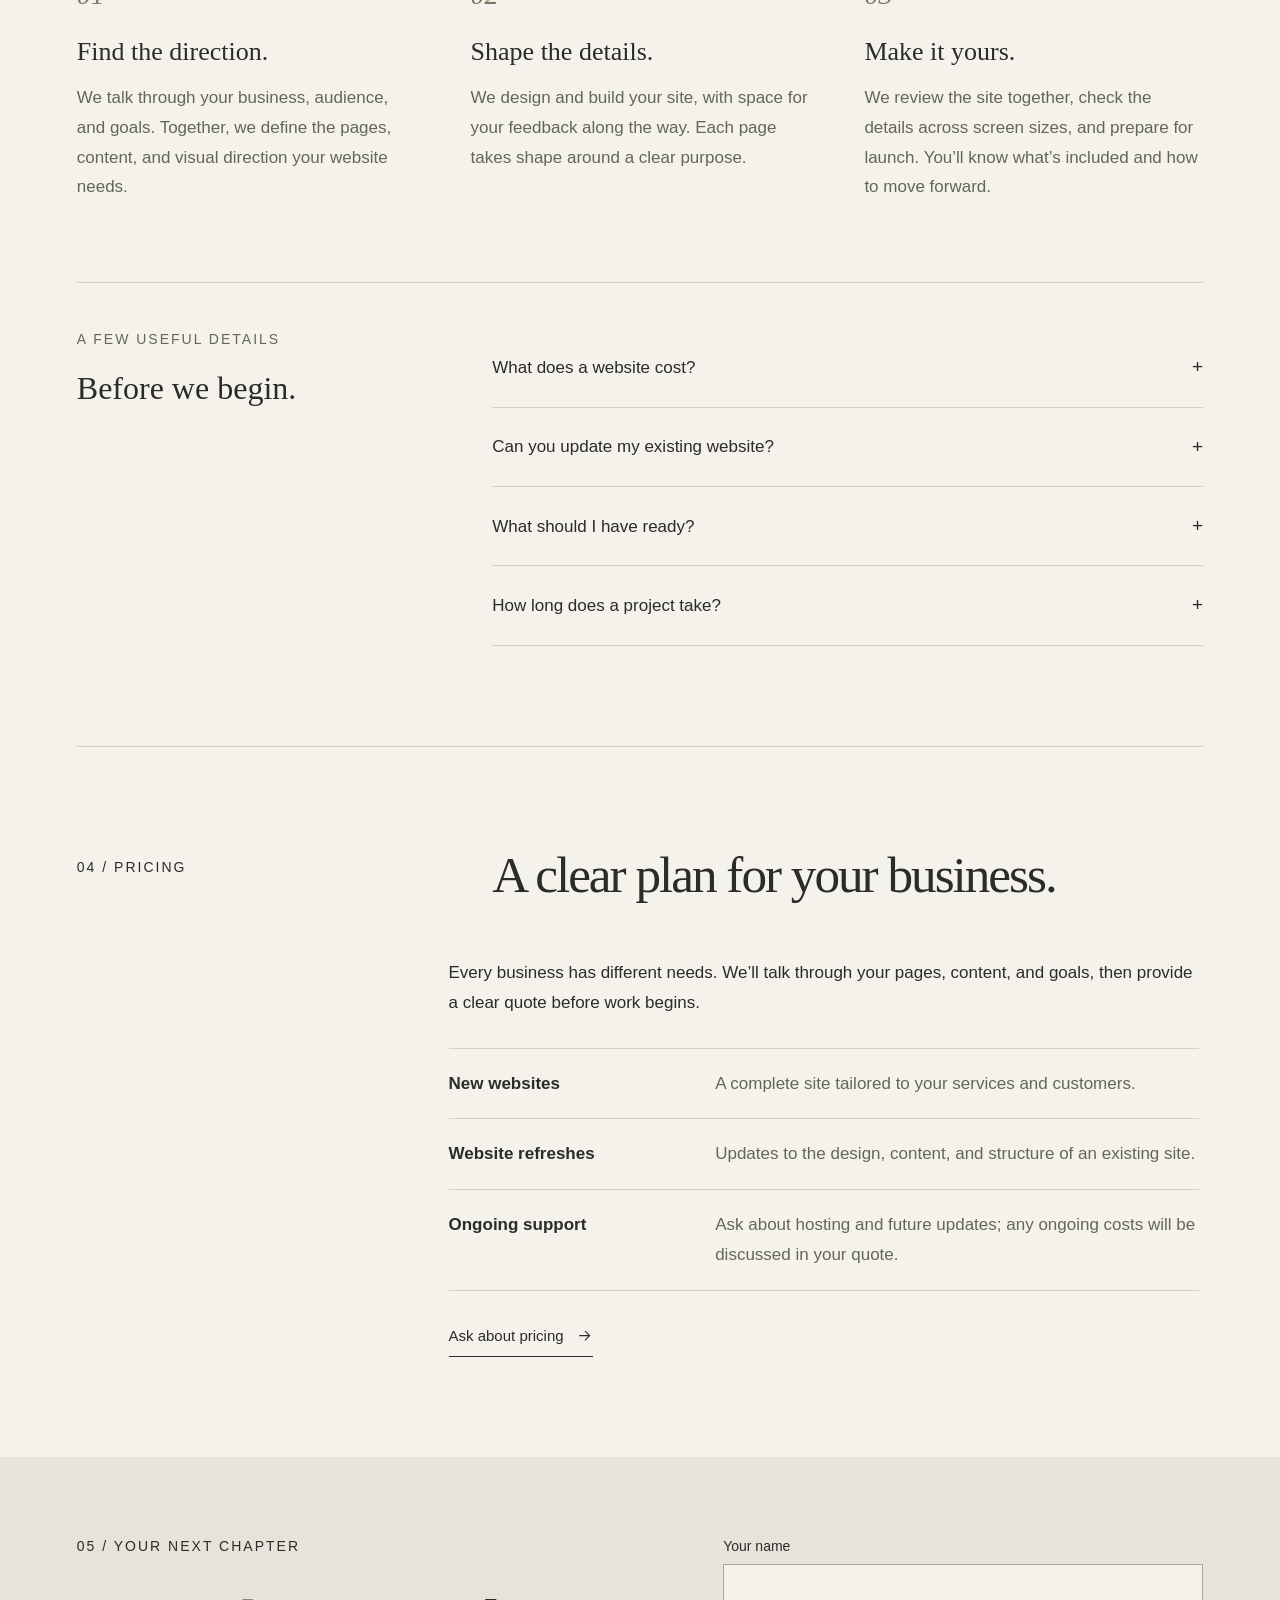
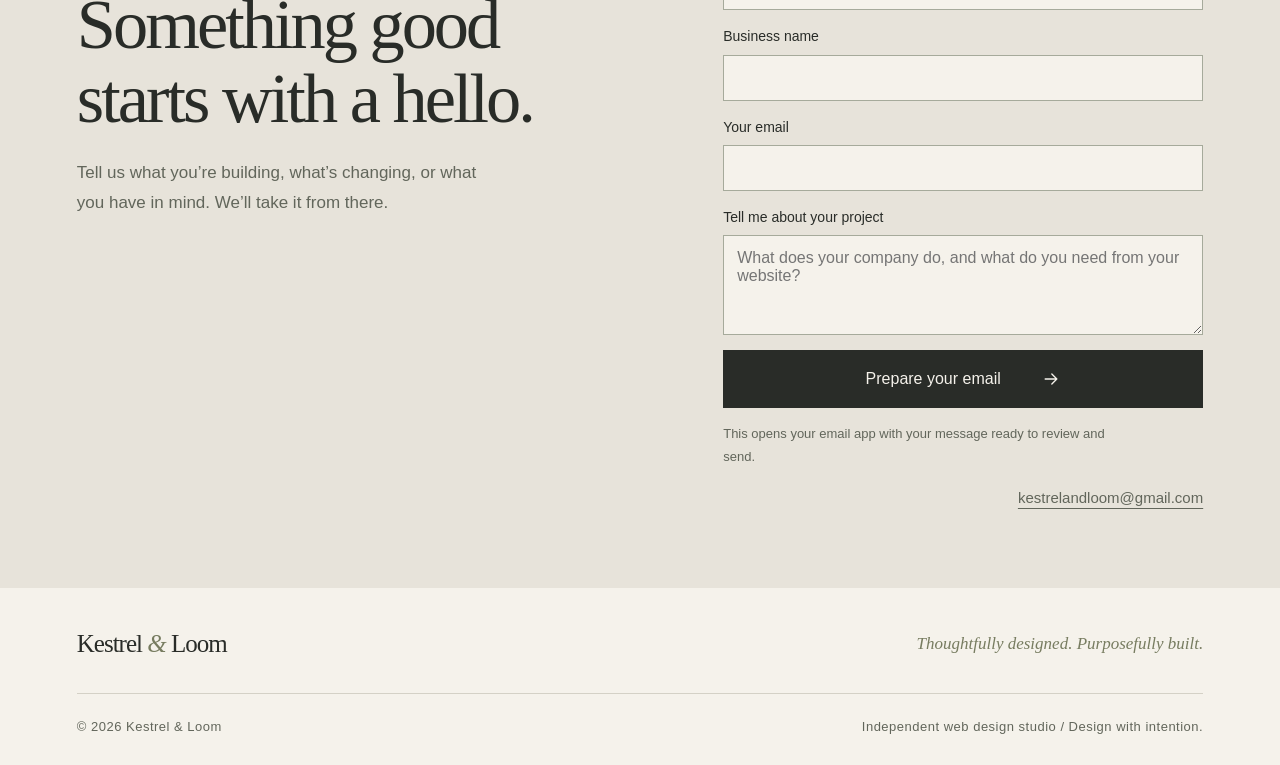
==== commit d409810b: "Rename index (7).html to index.html" ====
--- a/index.html
+++ b/index.html
@@ -35,10 +35,17 @@
 .demo-action .demo-link{display:inline-flex;align-items:center;justify-content:center;gap:14px;padding:15px 20px;background:#292c28;color:#f5f2eb;border:1px solid #292c28;text-decoration:none;font-weight:600;line-height:1.3;transition:background .2s,color .2s}
 .demo-action .demo-link:hover{background:#f5f2eb;color:#292c28}
 .demo-action .demo-link:focus-visible{outline:2px solid #292c28;outline-offset:4px}
+
+/* Mobile layout refinements */
+@media(max-width:800px){header .wrap{position:relative}.desktop-nav{display:none}.mobile-menu{display:block;border:0}.mobile-menu summary{display:flex;gap:8px;padding:8px 0;font-size:15px}.mobile-menu summary:after{display:none}.mobile-menu nav{position:absolute;z-index:5;top:48px;right:0;display:flex;flex-direction:column;align-items:stretch;gap:0;background:var(--paper);border:1px solid var(--line);box-shadow:0 10px 25px #292c2820;min-width:200px;padding:8px 18px}.mobile-menu nav a{display:block!important;padding:12px 0;border-bottom:1px solid var(--line)}.mobile-menu nav a:last-child{border:0}}
+@media(max-width:560px){h1{font-size:clamp(40px,10vw,56px);line-height:1.08;letter-spacing:-1.8px;overflow-wrap:normal}.hero-bottom .button{max-width:100%;gap:15px;line-height:1.4}.heading h2,.studio h2{font-size:clamp(32px,8vw,40px);line-height:1.15;letter-spacing:-1px}.heading h2 br,.studio h2 br{display:none}.browser-bar{font-size:9px;letter-spacing:.5px;gap:8px}.sample-nav span:last-child{word-spacing:normal}.construction-copy h2{font-size:clamp(29px,8vw,38px)}.construction-art{min-height:170px}.inquiry input,.inquiry textarea{min-width:0}.demo-action .demo-link{max-width:100%}}
+
+/* Match the full excavation demo in the homepage preview. */
+.demo-preview{background:#26332c;color:#f7f5ee}.demo-preview .browser-bar{border-color:#ffffff40;color:#d2dacd}.preview-nav{display:flex;justify-content:space-between;align-items:center;gap:18px;padding:22px 5%;border-bottom:1px solid #ffffff34;font-size:12px}.preview-nav strong{letter-spacing:1.5px;font-size:14px}.preview-hero{display:grid;grid-template-columns:1fr 1fr;gap:20px;align-items:center;min-height:330px;padding:45px 5%}.preview-eyebrow{font-size:10px;letter-spacing:1.5px;font-weight:bold;color:#c6a681}.preview-copy h2{font:700 clamp(30px,3.5vw,48px)/1.08 Arial,sans-serif;letter-spacing:-1.7px;margin:18px 0}.preview-copy>p:not(.preview-eyebrow){font-size:14px;line-height:1.7;color:#e0e6db;max-width:340px}.preview-cta{display:inline-block;background:#ae8c65;color:#19241d;padding:11px 15px;font-size:12px;font-weight:bold;margin-top:20px}.preview-machine{color:#d6be97}.preview-machine svg{display:block;width:100%;height:auto}@media(max-width:560px){.preview-nav{flex-wrap:wrap;font-size:11px;padding:16px 6%}.preview-nav strong{font-size:13px}.preview-hero{grid-template-columns:1fr;gap:8px;padding:28px 6%;min-height:0}.preview-copy h2{font-size:clamp(28px,8vw,38px)}.preview-machine svg{max-height:180px}.preview-copy>p:not(.preview-eyebrow){font-size:14px}}
 </style></head><body id="top"><a class="skip" href="#main">Skip to content</a>
 <header><div class="wrap"><a class="logo" href="#top" aria-label="Kestrel and Loom home">Kestrel <em>&amp;</em> Loom</a><nav class="desktop-nav" aria-label="Main navigation"><a href="#services">Services</a><a href="#studio">The studio</a><a href="#process">Our process</a><a href="#pricing">Pricing</a><a class="nav-contact" href="#contact">Let’s talk <svg class="arrow-icon" xmlns="http://www.w3.org/2000/svg" width="18" height="18" viewBox="0 0 24 24" fill="none" stroke="currentColor" stroke-width="1.6" stroke-linecap="round" stroke-linejoin="round" aria-hidden="true" focusable="false"><path d="M5 19 19 5M5 5h14v14"/></svg></a></nav><details class="mobile-menu"><summary aria-label="Open navigation">Menu <span aria-hidden="true">☰</span></summary><nav aria-label="Mobile navigation"><a href="#services">Services</a><a href="#studio">The studio</a><a href="#process">Our process</a><a href="#pricing">Pricing</a><a href="#contact">Let’s talk</a></nav></details></div></header>
-<main id="main"><section class="hero wrap" aria-labelledby="hero-title"><div class="hero-top"><p class="label">Web design for construction businesses</p><p class="label">Thoughtful by design.</p></div><h1 id="hero-title">Websites built for the<br><em>businesses that build.</em></h1><div class="hero-bottom"><p>Professional websites for contractors and construction companies—designed to showcase your work and make it easier for customers to get in touch.</p><a class="button" href="#contact">Let’s talk about your website <span aria-hidden="true"><svg class="arrow-icon" xmlns="http://www.w3.org/2000/svg" width="18" height="18" viewBox="0 0 24 24" fill="none" stroke="currentColor" stroke-width="1.6" stroke-linecap="round" stroke-linejoin="round" aria-hidden="true" focusable="false"><path d="M5 19 19 5M5 5h14v14"/></svg></span></a></div>
-<div class="showcase"><div class="browser" role="img" aria-label="Example construction company website with a simple building illustration and a quote request button."><div class="browser-bar"><span aria-hidden="true">○ ○ ○</span><span>WEBSITE DESIGN CONCEPT</span><span aria-hidden="true">—</span></div><div class="sample-nav construction-nav"><span class="sample-brand">CONSTRUCTION CO.</span><span>Services &nbsp; Projects &nbsp; Contact</span></div><div class="sample-main"><div class="sample-copy construction-copy"><span class="label">Construction &amp; contracting</span><h2>Built with purpose.<br>Made to last.</h2><p>Reliable construction services for your next project, from the ground up.</p><span class="sample-cta">Request a quote <svg class="arrow-icon" xmlns="http://www.w3.org/2000/svg" viewBox="0 0 24 24" fill="none" stroke="currentColor" stroke-width="1.6" stroke-linecap="round" stroke-linejoin="round" aria-hidden="true" focusable="false"><path d="M5 19 19 5M5 5h14v14"/></svg></span></div><div class="construction-art" aria-hidden="true"><svg viewBox="0 0 460 330" fill="none" xmlns="http://www.w3.org/2000/svg"><path d="M32 267H428M71 267V149L176 78L277 149V267M107 267V171H239V267M148 267V200H198V267M277 267V179H384V267M307 209H354M307 233H354" stroke="currentColor" stroke-width="2"/><path d="M55 158 176 77 294 158M137 171v-26h77v26M50 282h360" stroke="currentColor" stroke-width="2"/><path d="M342 95V51M320 73h44M316 52h52M342 95l30 29" stroke="currentColor" stroke-width="1.4" opacity=".55"/></svg></div></div></div><div class="caption"><span>Excavation website — design concept</span><span>Illustrative example / not client work</span></div><div class="demo-action"><p>See how a complete contractor website could look.</p><a class="demo-link" href="excavation-demo.html">Explore the full demo <svg class="arrow-icon" viewBox="0 0 24 24" fill="none" stroke="currentColor" stroke-width="1.6" stroke-linecap="round" stroke-linejoin="round" aria-hidden="true"><path d="M5 19 19 5M5 5h14v14"/></svg></a></div></div></section>
+<main id="main"><section class="hero wrap" aria-labelledby="hero-title"><div class="hero-top"><p class="label">Web design for construction businesses</p><p class="label">Thoughtful by design.</p></div><h1 id="hero-title">Professional websites for <em>contractors.</em></h1><div class="hero-bottom"><p>Professional websites for contractors and construction companies—designed to showcase your work and make it easier for customers to get in touch.</p><a class="button" href="#contact">Let’s talk about your website <span aria-hidden="true"><svg class="arrow-icon" xmlns="http://www.w3.org/2000/svg" width="18" height="18" viewBox="0 0 24 24" fill="none" stroke="currentColor" stroke-width="1.6" stroke-linecap="round" stroke-linejoin="round" aria-hidden="true" focusable="false"><path d="M5 19 19 5M5 5h14v14"/></svg></span></a></div>
+<div class="showcase"><div class="browser demo-preview" aria-label="Preview of an excavation company website concept"><div class="browser-bar"><span aria-hidden="true">○ ○ ○</span><span>EXCAVATION WEBSITE CONCEPT</span><span aria-hidden="true">—</span></div><div class="preview-nav"><strong>EXCAVATION CO.</strong><span>Services &nbsp; Projects &nbsp; About</span></div><div class="preview-hero"><div class="preview-copy"><p class="preview-eyebrow">EXCAVATION &amp; SITE PREPARATION</p><h2>Good work starts from the ground up.</h2><p>From preparing a site to moving earth, a well-built foundation starts with the right team.</p><span class="preview-cta">Explore our services</span></div><div class="preview-machine" aria-hidden="true"><svg viewBox="0 0 550 340" fill="none" xmlns="http://www.w3.org/2000/svg"><path d="M20 280h510M48 303h455M128 250h218M145 249l-25-27h211l-26 27M124 222h209M164 219v-87h92l28 44v43M177 145h61l19 33h-80v-33ZM285 199h39v21h-39M250 134l27-22 31 10M273 112l75-75 19 9-54 86M350 37l57 20 35 108-14 7-47-95-39-14M428 172l29 19-12 37-35-15-12-33 31-8ZM139 253a19 19 0 1 0 38 0m0 0a19 19 0 1 0 38 0m0 0a19 19 0 1 0 38 0m0 0a19 19 0 1 0 38 0" stroke="currentColor" stroke-width="3" stroke-linecap="round" stroke-linejoin="round"/><path d="M72 96h116M78 108h69M350 300l24-15 31 15 30-12 39 12" stroke="currentColor" stroke-opacity=".4" stroke-width="2"/></svg></div></div></div><div class="caption"><span>Excavation website — design concept</span><span>Illustrative example / not client work</span></div><div class="demo-action"><p>See how a complete contractor website could look.</p><a class="demo-link" href="excavation-demo.html">Explore the full demo <svg class="arrow-icon" viewBox="0 0 24 24" fill="none" stroke="currentColor" stroke-width="1.6" stroke-linecap="round" stroke-linejoin="round" aria-hidden="true"><path d="M5 19 19 5M5 5h14v14"/></svg></a></div></div></section>
 <section class="section wrap" id="services" aria-labelledby="services-title"><div class="heading"><p class="label">01 / What we do</p><h2 id="services-title">Good design should<br>work as well as it looks.</h2></div><div class="services"><article class="service"><span class="number">01</span><h3>Website design</h3><p>A professional home for your business, with clear service pages, project photos, and a design that reflects the quality of your work.<span class="tags">Visual direction · Page layouts · Mobile design</span></p></article><article class="service"><span class="number">02</span><h3>Website builds</h3><p>A website built to work on phones and computers, with clear navigation, service areas, and easy ways for customers to contact you.<span class="tags">Responsive development · Clear navigation · Launch setup</span></p></article><article class="service"><span class="number">03</span><h3>Refresh &amp; refine</h3><p>Already have a website? We can refresh its design, update your services and photos, and help you prepare for a new launch.<span class="tags">Website redesigns · Content structure · Visual consistency</span></p></article></div></section>
 <section class="studio" id="studio" aria-labelledby="studio-title"><div class="wrap"><div><p class="label">02 / Meet Max</p><h2 id="studio-title">Built with an understanding<br>of your work.</h2></div><div class="right"><p>I’m Max, the person behind Kestrel &amp; Loom. I’ve worked as an excavator operator, and I know how much skill and care goes into construction work.</p><p>Your work speaks for itself. Your website should help people see it, understand what you do, and know how to reach you.</p><p>Whether you need your first website or a fresh start for an existing one, I’ll work with you to create a site that fits your business.</p></div></div></section>
 <section class="section wrap" id="process" aria-labelledby="process-title"><div class="heading"><p class="label">03 / How we work</p><h2 id="process-title">From first conversation<br>to a confident launch.</h2></div><div class="steps"><article class="step"><span class="number">01</span><h3>Find the direction.</h3><p>We talk through your business, audience, and goals. Together, we define the pages, content, and visual direction your website needs.</p></article><article class="step"><span class="number">02</span><h3>Shape the details.</h3><p>We design and build your site, with space for your feedback along the way. Each page takes shape around a clear purpose.</p></article><article class="step"><span class="number">03</span><h3>Make it yours.</h3><p>We review the site together, check the details across screen sizes, and prepare for launch. You’ll know what’s included and how to move forward.</p></article></div><div class="faq"><div><p class="label">A few useful details</p><h2>Before we begin.</h2></div><div><details><summary>What does a website cost?</summary><p>It depends on the number of pages, the features you need, and how much content is ready. Tell us a little about your project and we’ll put together a clear scope and quote before work begins.</p></details><details><summary>Can you update my existing website?</summary><p>Yes. Send us your current website and what you’d like to improve. We’ll look at its design and structure, then discuss whether a focused refresh or a new build makes the most sense.</p></details><details><summary>What should I have ready?</summary><p>A short description of your business, your goals for the site, and any existing branding, photos, or text are a helpful start. It’s fine if you don’t have everything figured out—we can work through the direction together.</p></details><details><summary>How long does a project take?</summary><p>Timing depends on the scope and how quickly content and feedback are available. We’ll agree on a timeline at the start, so you know what to expect at each stage.</p></details></div></div></section>
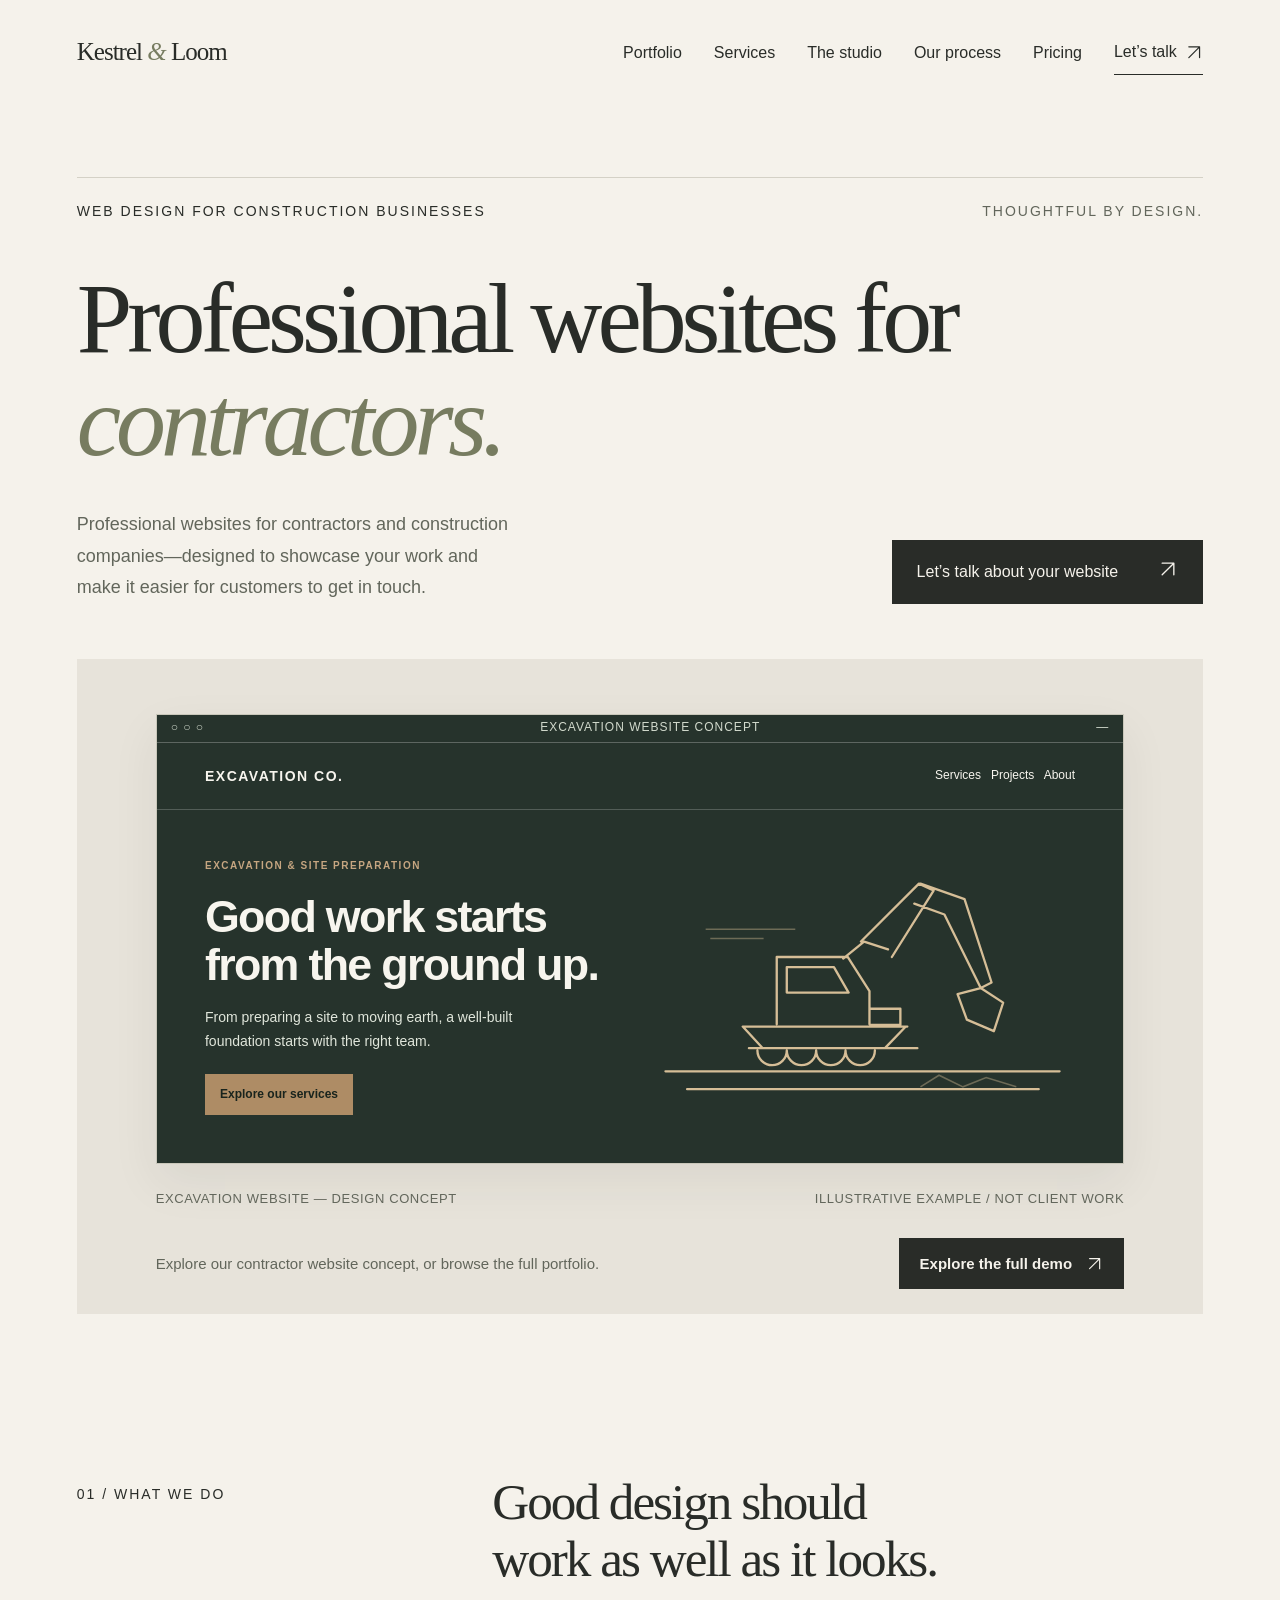
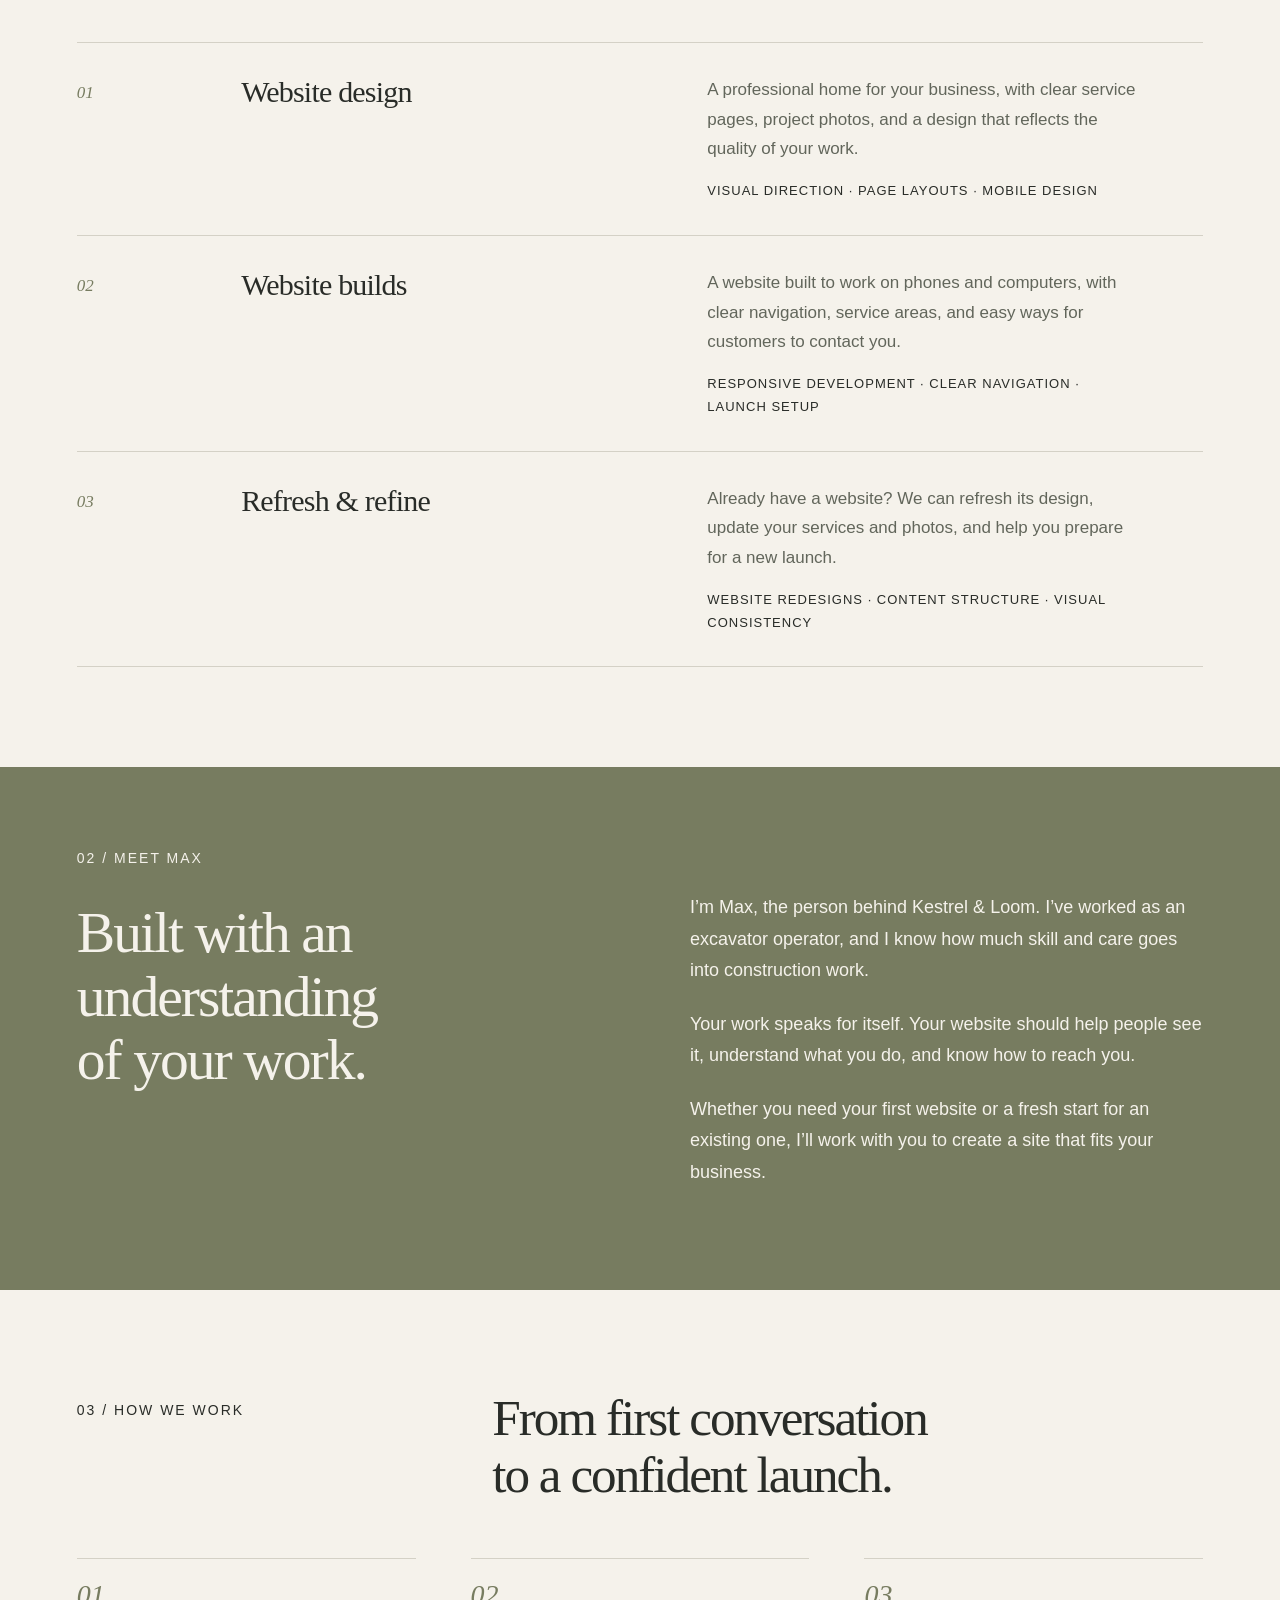
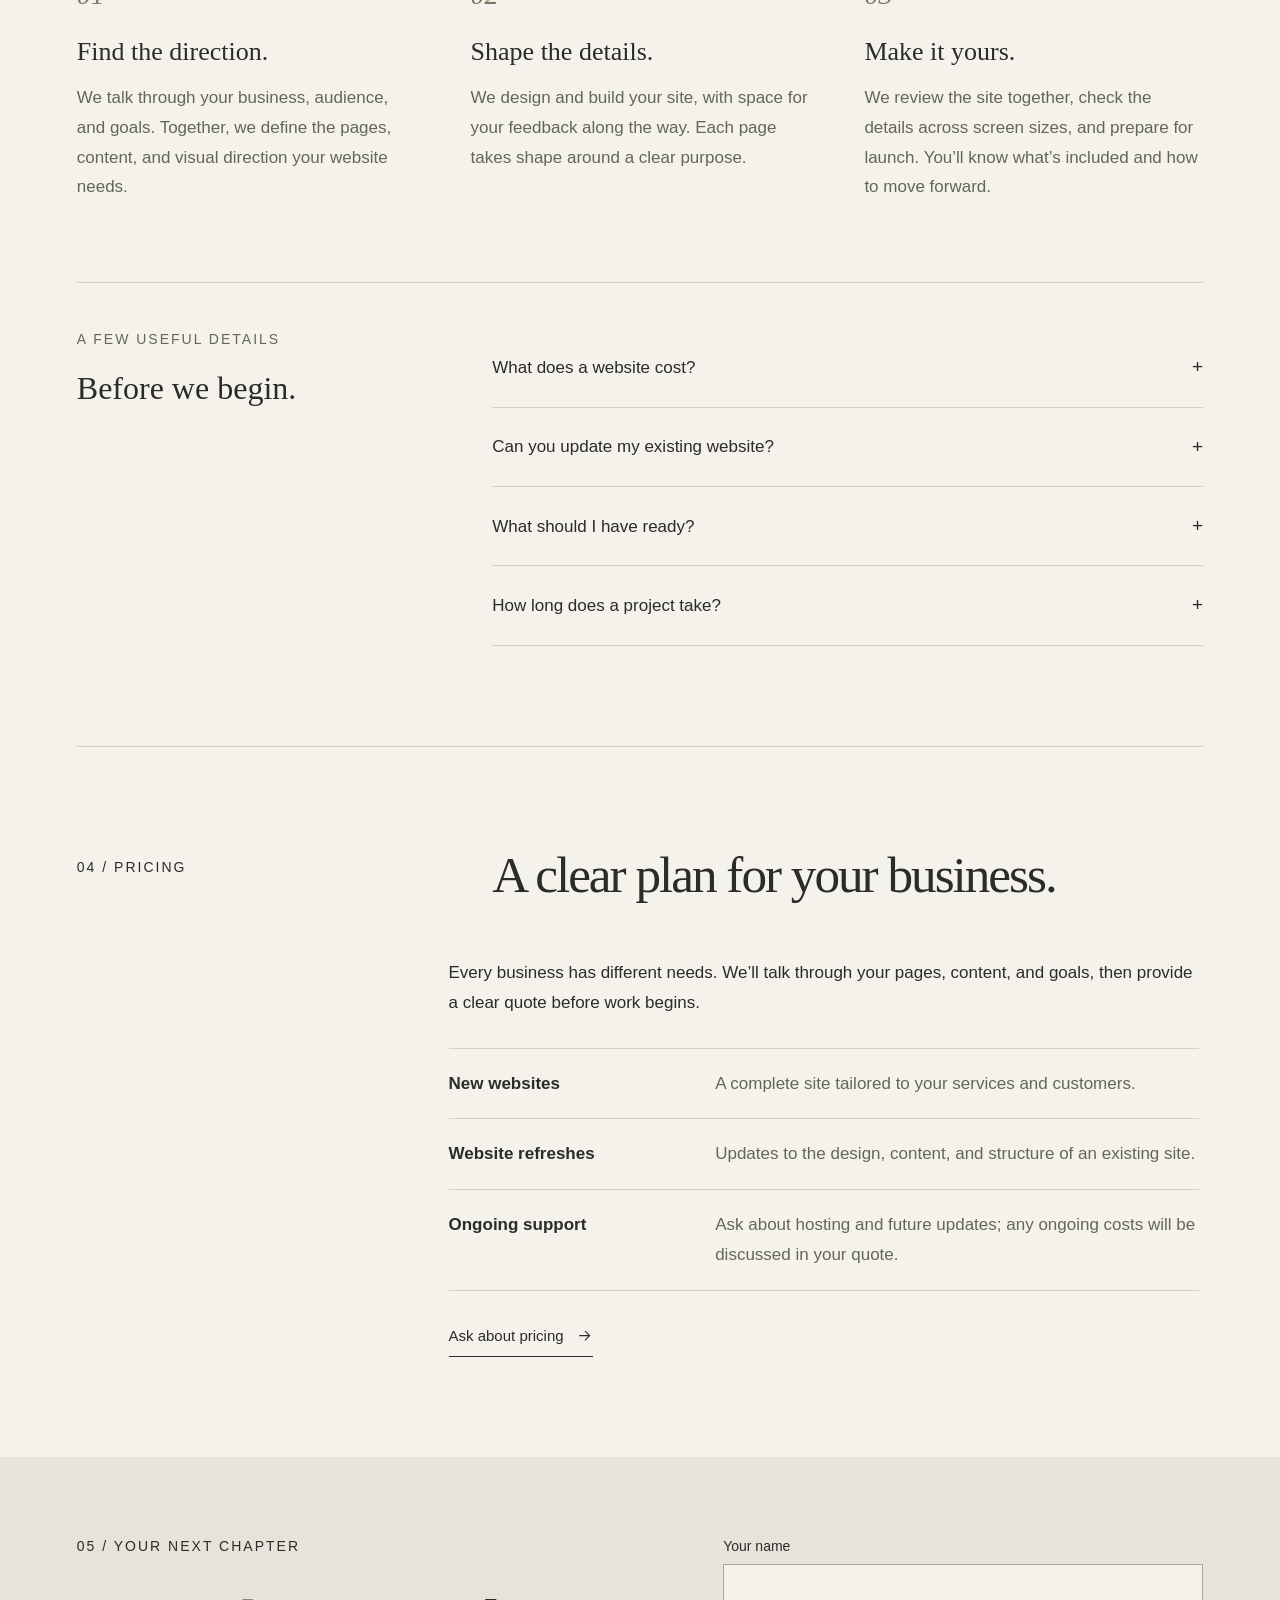
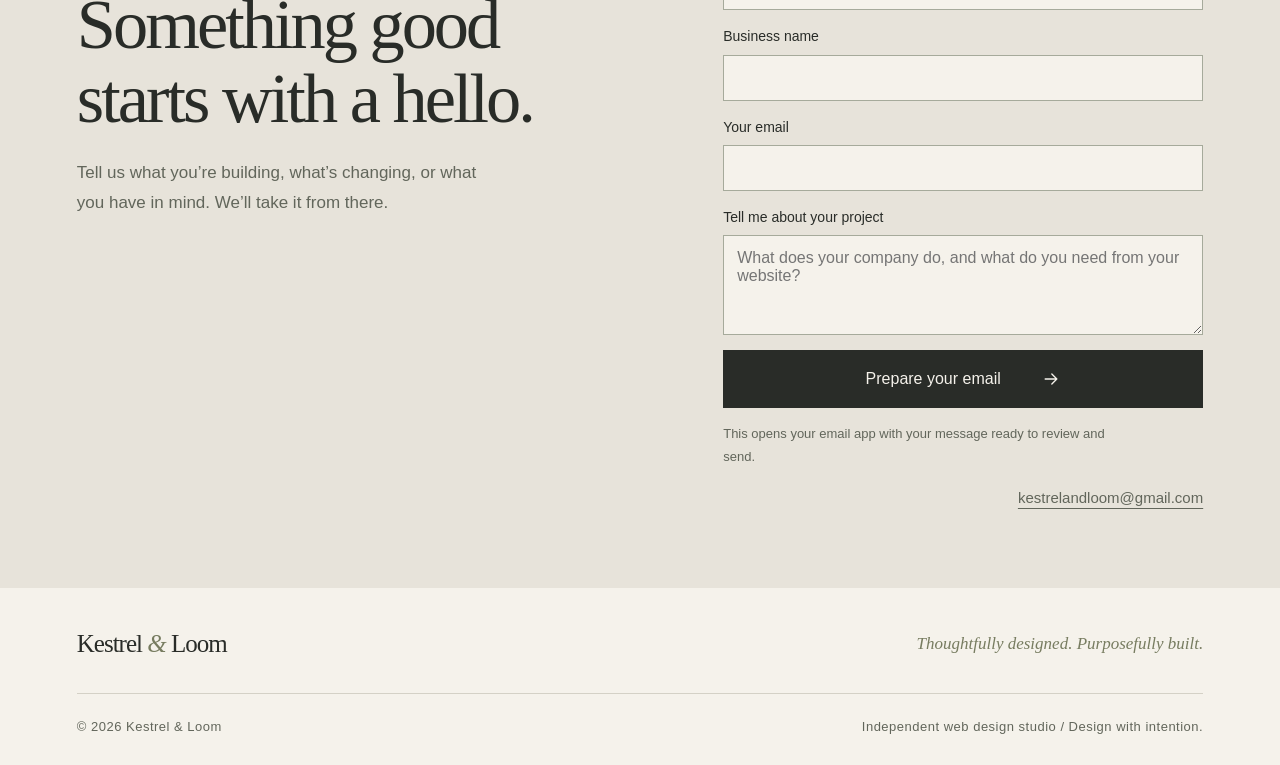
==== commit 9490e659: "Add files via upload" ====
--- a/index.html
+++ b/index.html
@@ -43,9 +43,9 @@
 /* Match the full excavation demo in the homepage preview. */
 .demo-preview{background:#26332c;color:#f7f5ee}.demo-preview .browser-bar{border-color:#ffffff40;color:#d2dacd}.preview-nav{display:flex;justify-content:space-between;align-items:center;gap:18px;padding:22px 5%;border-bottom:1px solid #ffffff34;font-size:12px}.preview-nav strong{letter-spacing:1.5px;font-size:14px}.preview-hero{display:grid;grid-template-columns:1fr 1fr;gap:20px;align-items:center;min-height:330px;padding:45px 5%}.preview-eyebrow{font-size:10px;letter-spacing:1.5px;font-weight:bold;color:#c6a681}.preview-copy h2{font:700 clamp(30px,3.5vw,48px)/1.08 Arial,sans-serif;letter-spacing:-1.7px;margin:18px 0}.preview-copy>p:not(.preview-eyebrow){font-size:14px;line-height:1.7;color:#e0e6db;max-width:340px}.preview-cta{display:inline-block;background:#ae8c65;color:#19241d;padding:11px 15px;font-size:12px;font-weight:bold;margin-top:20px}.preview-machine{color:#d6be97}.preview-machine svg{display:block;width:100%;height:auto}@media(max-width:560px){.preview-nav{flex-wrap:wrap;font-size:11px;padding:16px 6%}.preview-nav strong{font-size:13px}.preview-hero{grid-template-columns:1fr;gap:8px;padding:28px 6%;min-height:0}.preview-copy h2{font-size:clamp(28px,8vw,38px)}.preview-machine svg{max-height:180px}.preview-copy>p:not(.preview-eyebrow){font-size:14px}}
 </style></head><body id="top"><a class="skip" href="#main">Skip to content</a>
-<header><div class="wrap"><a class="logo" href="#top" aria-label="Kestrel and Loom home">Kestrel <em>&amp;</em> Loom</a><nav class="desktop-nav" aria-label="Main navigation"><a href="#services">Services</a><a href="#studio">The studio</a><a href="#process">Our process</a><a href="#pricing">Pricing</a><a class="nav-contact" href="#contact">Let’s talk <svg class="arrow-icon" xmlns="http://www.w3.org/2000/svg" width="18" height="18" viewBox="0 0 24 24" fill="none" stroke="currentColor" stroke-width="1.6" stroke-linecap="round" stroke-linejoin="round" aria-hidden="true" focusable="false"><path d="M5 19 19 5M5 5h14v14"/></svg></a></nav><details class="mobile-menu"><summary aria-label="Open navigation">Menu <span aria-hidden="true">☰</span></summary><nav aria-label="Mobile navigation"><a href="#services">Services</a><a href="#studio">The studio</a><a href="#process">Our process</a><a href="#pricing">Pricing</a><a href="#contact">Let’s talk</a></nav></details></div></header>
+<header><div class="wrap"><a class="logo" href="#top" aria-label="Kestrel and Loom home">Kestrel <em>&amp;</em> Loom</a><nav class="desktop-nav" aria-label="Main navigation"><a href="portfolio.html">Portfolio</a><a href="#services">Services</a><a href="#studio">The studio</a><a href="#process">Our process</a><a href="#pricing">Pricing</a><a class="nav-contact" href="#contact">Let’s talk <svg class="arrow-icon" xmlns="http://www.w3.org/2000/svg" width="18" height="18" viewBox="0 0 24 24" fill="none" stroke="currentColor" stroke-width="1.6" stroke-linecap="round" stroke-linejoin="round" aria-hidden="true" focusable="false"><path d="M5 19 19 5M5 5h14v14"/></svg></a></nav><details class="mobile-menu"><summary aria-label="Open navigation">Menu <span aria-hidden="true">☰</span></summary><nav aria-label="Mobile navigation"><a href="portfolio.html">Portfolio</a><a href="#services">Services</a><a href="#studio">The studio</a><a href="#process">Our process</a><a href="#pricing">Pricing</a><a href="#contact">Let’s talk</a></nav></details></div></header>
 <main id="main"><section class="hero wrap" aria-labelledby="hero-title"><div class="hero-top"><p class="label">Web design for construction businesses</p><p class="label">Thoughtful by design.</p></div><h1 id="hero-title">Professional websites for <em>contractors.</em></h1><div class="hero-bottom"><p>Professional websites for contractors and construction companies—designed to showcase your work and make it easier for customers to get in touch.</p><a class="button" href="#contact">Let’s talk about your website <span aria-hidden="true"><svg class="arrow-icon" xmlns="http://www.w3.org/2000/svg" width="18" height="18" viewBox="0 0 24 24" fill="none" stroke="currentColor" stroke-width="1.6" stroke-linecap="round" stroke-linejoin="round" aria-hidden="true" focusable="false"><path d="M5 19 19 5M5 5h14v14"/></svg></span></a></div>
-<div class="showcase"><div class="browser demo-preview" aria-label="Preview of an excavation company website concept"><div class="browser-bar"><span aria-hidden="true">○ ○ ○</span><span>EXCAVATION WEBSITE CONCEPT</span><span aria-hidden="true">—</span></div><div class="preview-nav"><strong>EXCAVATION CO.</strong><span>Services &nbsp; Projects &nbsp; About</span></div><div class="preview-hero"><div class="preview-copy"><p class="preview-eyebrow">EXCAVATION &amp; SITE PREPARATION</p><h2>Good work starts from the ground up.</h2><p>From preparing a site to moving earth, a well-built foundation starts with the right team.</p><span class="preview-cta">Explore our services</span></div><div class="preview-machine" aria-hidden="true"><svg viewBox="0 0 550 340" fill="none" xmlns="http://www.w3.org/2000/svg"><path d="M20 280h510M48 303h455M128 250h218M145 249l-25-27h211l-26 27M124 222h209M164 219v-87h92l28 44v43M177 145h61l19 33h-80v-33ZM285 199h39v21h-39M250 134l27-22 31 10M273 112l75-75 19 9-54 86M350 37l57 20 35 108-14 7-47-95-39-14M428 172l29 19-12 37-35-15-12-33 31-8ZM139 253a19 19 0 1 0 38 0m0 0a19 19 0 1 0 38 0m0 0a19 19 0 1 0 38 0m0 0a19 19 0 1 0 38 0" stroke="currentColor" stroke-width="3" stroke-linecap="round" stroke-linejoin="round"/><path d="M72 96h116M78 108h69M350 300l24-15 31 15 30-12 39 12" stroke="currentColor" stroke-opacity=".4" stroke-width="2"/></svg></div></div></div><div class="caption"><span>Excavation website — design concept</span><span>Illustrative example / not client work</span></div><div class="demo-action"><p>See how a complete contractor website could look.</p><a class="demo-link" href="excavation-demo.html">Explore the full demo <svg class="arrow-icon" viewBox="0 0 24 24" fill="none" stroke="currentColor" stroke-width="1.6" stroke-linecap="round" stroke-linejoin="round" aria-hidden="true"><path d="M5 19 19 5M5 5h14v14"/></svg></a></div></div></section>
+<div class="showcase"><div class="browser demo-preview" aria-label="Preview of an excavation company website concept"><div class="browser-bar"><span aria-hidden="true">○ ○ ○</span><span>EXCAVATION WEBSITE CONCEPT</span><span aria-hidden="true">—</span></div><div class="preview-nav"><strong>EXCAVATION CO.</strong><span>Services &nbsp; Projects &nbsp; About</span></div><div class="preview-hero"><div class="preview-copy"><p class="preview-eyebrow">EXCAVATION &amp; SITE PREPARATION</p><h2>Good work starts from the ground up.</h2><p>From preparing a site to moving earth, a well-built foundation starts with the right team.</p><span class="preview-cta">Explore our services</span></div><div class="preview-machine" aria-hidden="true"><svg viewBox="0 0 550 340" fill="none" xmlns="http://www.w3.org/2000/svg"><path d="M20 280h510M48 303h455M128 250h218M145 249l-25-27h211l-26 27M124 222h209M164 219v-87h92l28 44v43M177 145h61l19 33h-80v-33ZM285 199h39v21h-39M250 134l27-22 31 10M273 112l75-75 19 9-54 86M350 37l57 20 35 108-14 7-47-95-39-14M428 172l29 19-12 37-35-15-12-33 31-8ZM139 253a19 19 0 1 0 38 0m0 0a19 19 0 1 0 38 0m0 0a19 19 0 1 0 38 0m0 0a19 19 0 1 0 38 0" stroke="currentColor" stroke-width="3" stroke-linecap="round" stroke-linejoin="round"/><path d="M72 96h116M78 108h69M350 300l24-15 31 15 30-12 39 12" stroke="currentColor" stroke-opacity=".4" stroke-width="2"/></svg></div></div></div><div class="caption"><span>Excavation website — design concept</span><span>Illustrative example / not client work</span></div><div class="demo-action"><p>Explore our contractor website concept, or browse the full portfolio.</p><a class="demo-link" href="excavation-demo.html">Explore the full demo <svg class="arrow-icon" viewBox="0 0 24 24" fill="none" stroke="currentColor" stroke-width="1.6" stroke-linecap="round" stroke-linejoin="round" aria-hidden="true"><path d="M5 19 19 5M5 5h14v14"/></svg></a></div></div></section>
 <section class="section wrap" id="services" aria-labelledby="services-title"><div class="heading"><p class="label">01 / What we do</p><h2 id="services-title">Good design should<br>work as well as it looks.</h2></div><div class="services"><article class="service"><span class="number">01</span><h3>Website design</h3><p>A professional home for your business, with clear service pages, project photos, and a design that reflects the quality of your work.<span class="tags">Visual direction · Page layouts · Mobile design</span></p></article><article class="service"><span class="number">02</span><h3>Website builds</h3><p>A website built to work on phones and computers, with clear navigation, service areas, and easy ways for customers to contact you.<span class="tags">Responsive development · Clear navigation · Launch setup</span></p></article><article class="service"><span class="number">03</span><h3>Refresh &amp; refine</h3><p>Already have a website? We can refresh its design, update your services and photos, and help you prepare for a new launch.<span class="tags">Website redesigns · Content structure · Visual consistency</span></p></article></div></section>
 <section class="studio" id="studio" aria-labelledby="studio-title"><div class="wrap"><div><p class="label">02 / Meet Max</p><h2 id="studio-title">Built with an understanding<br>of your work.</h2></div><div class="right"><p>I’m Max, the person behind Kestrel &amp; Loom. I’ve worked as an excavator operator, and I know how much skill and care goes into construction work.</p><p>Your work speaks for itself. Your website should help people see it, understand what you do, and know how to reach you.</p><p>Whether you need your first website or a fresh start for an existing one, I’ll work with you to create a site that fits your business.</p></div></div></section>
 <section class="section wrap" id="process" aria-labelledby="process-title"><div class="heading"><p class="label">03 / How we work</p><h2 id="process-title">From first conversation<br>to a confident launch.</h2></div><div class="steps"><article class="step"><span class="number">01</span><h3>Find the direction.</h3><p>We talk through your business, audience, and goals. Together, we define the pages, content, and visual direction your website needs.</p></article><article class="step"><span class="number">02</span><h3>Shape the details.</h3><p>We design and build your site, with space for your feedback along the way. Each page takes shape around a clear purpose.</p></article><article class="step"><span class="number">03</span><h3>Make it yours.</h3><p>We review the site together, check the details across screen sizes, and prepare for launch. You’ll know what’s included and how to move forward.</p></article></div><div class="faq"><div><p class="label">A few useful details</p><h2>Before we begin.</h2></div><div><details><summary>What does a website cost?</summary><p>It depends on the number of pages, the features you need, and how much content is ready. Tell us a little about your project and we’ll put together a clear scope and quote before work begins.</p></details><details><summary>Can you update my existing website?</summary><p>Yes. Send us your current website and what you’d like to improve. We’ll look at its design and structure, then discuss whether a focused refresh or a new build makes the most sense.</p></details><details><summary>What should I have ready?</summary><p>A short description of your business, your goals for the site, and any existing branding, photos, or text are a helpful start. It’s fine if you don’t have everything figured out—we can work through the direction together.</p></details><details><summary>How long does a project take?</summary><p>Timing depends on the scope and how quickly content and feedback are available. We’ll agree on a timeline at the start, so you know what to expect at each stage.</p></details></div></div></section>
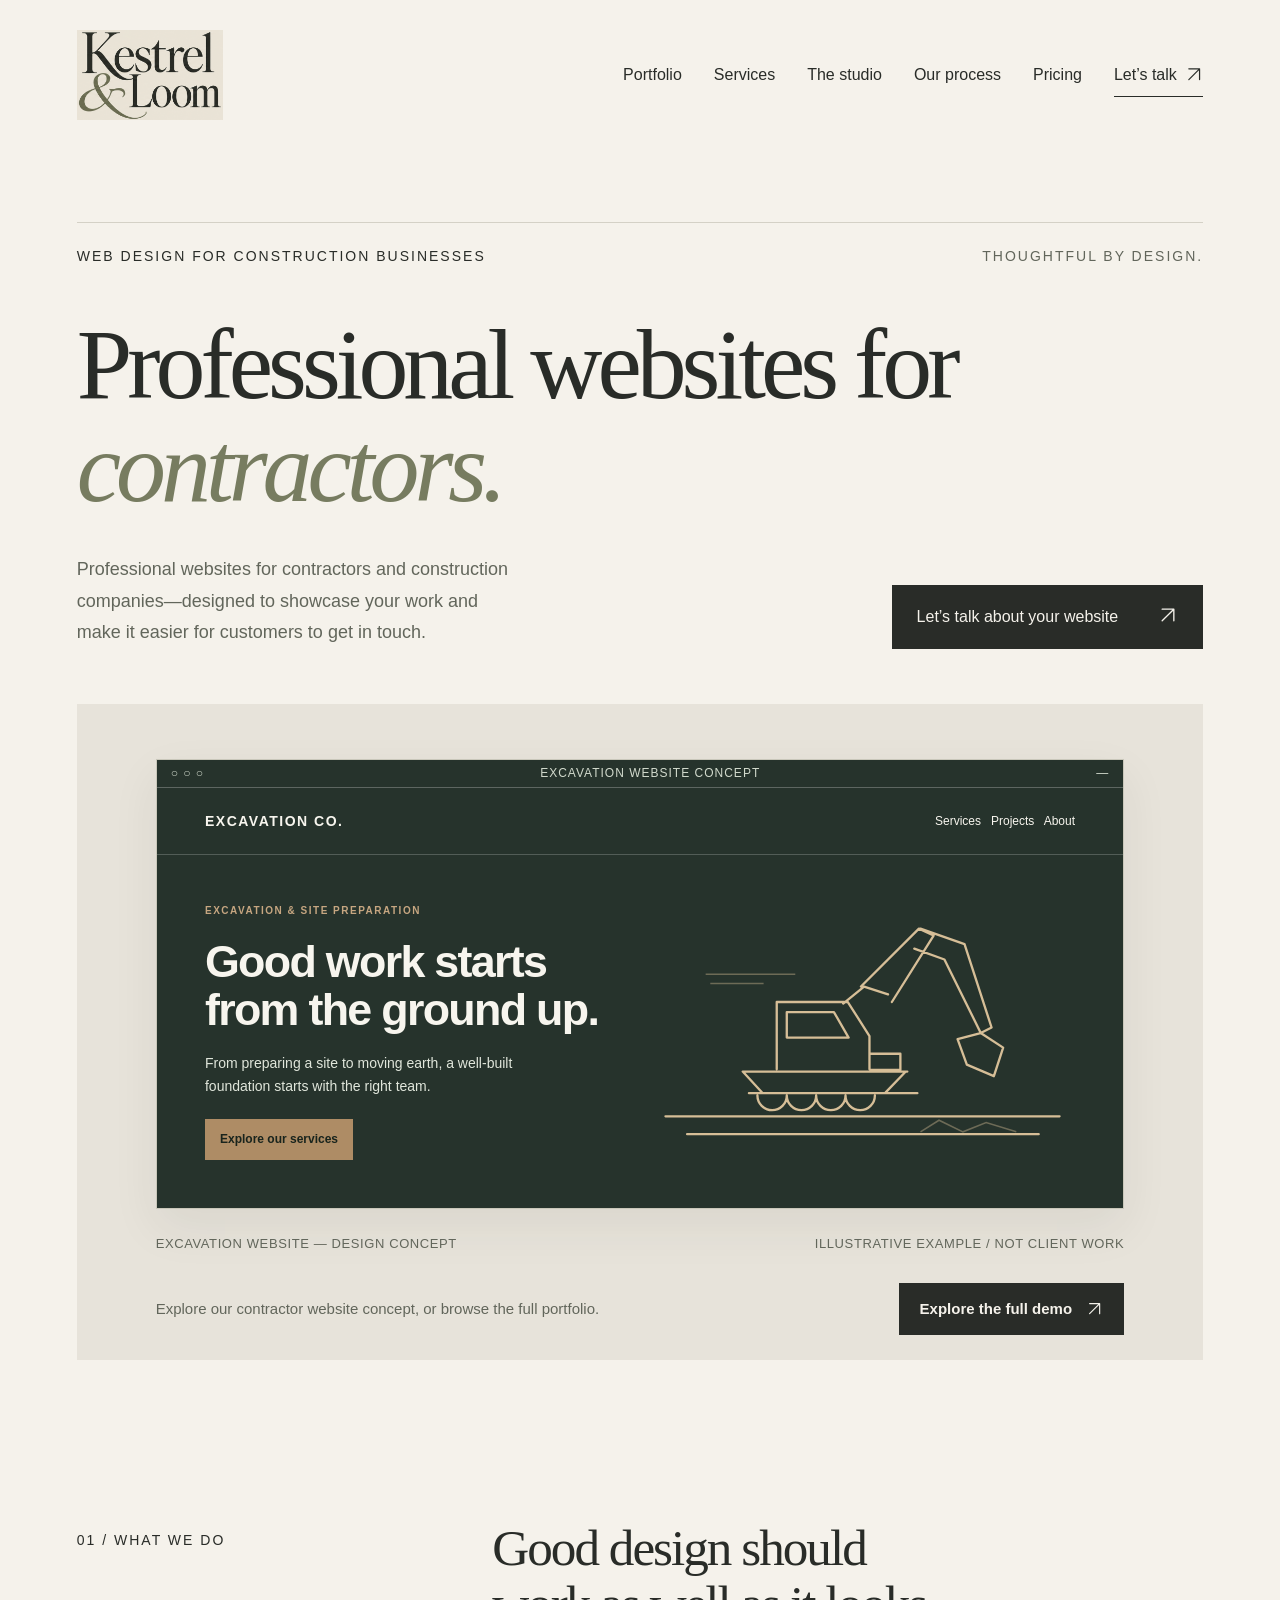
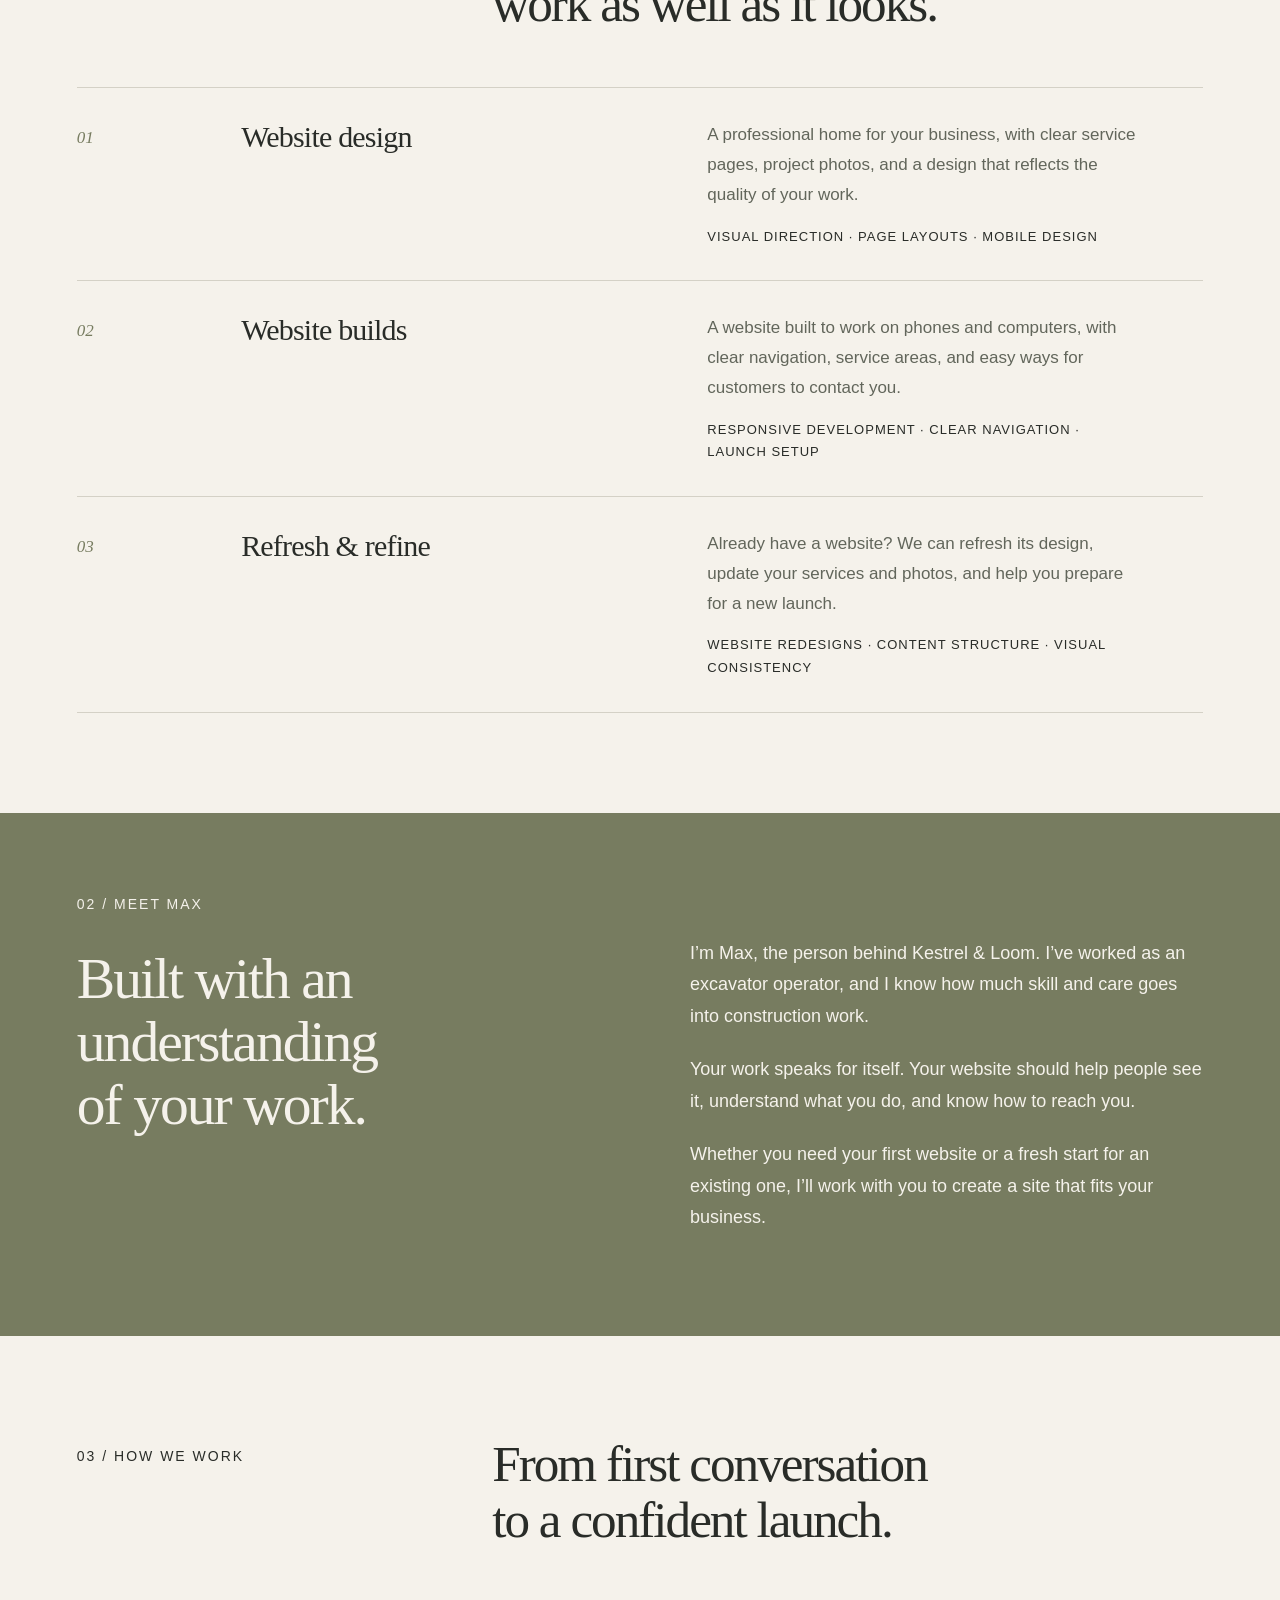
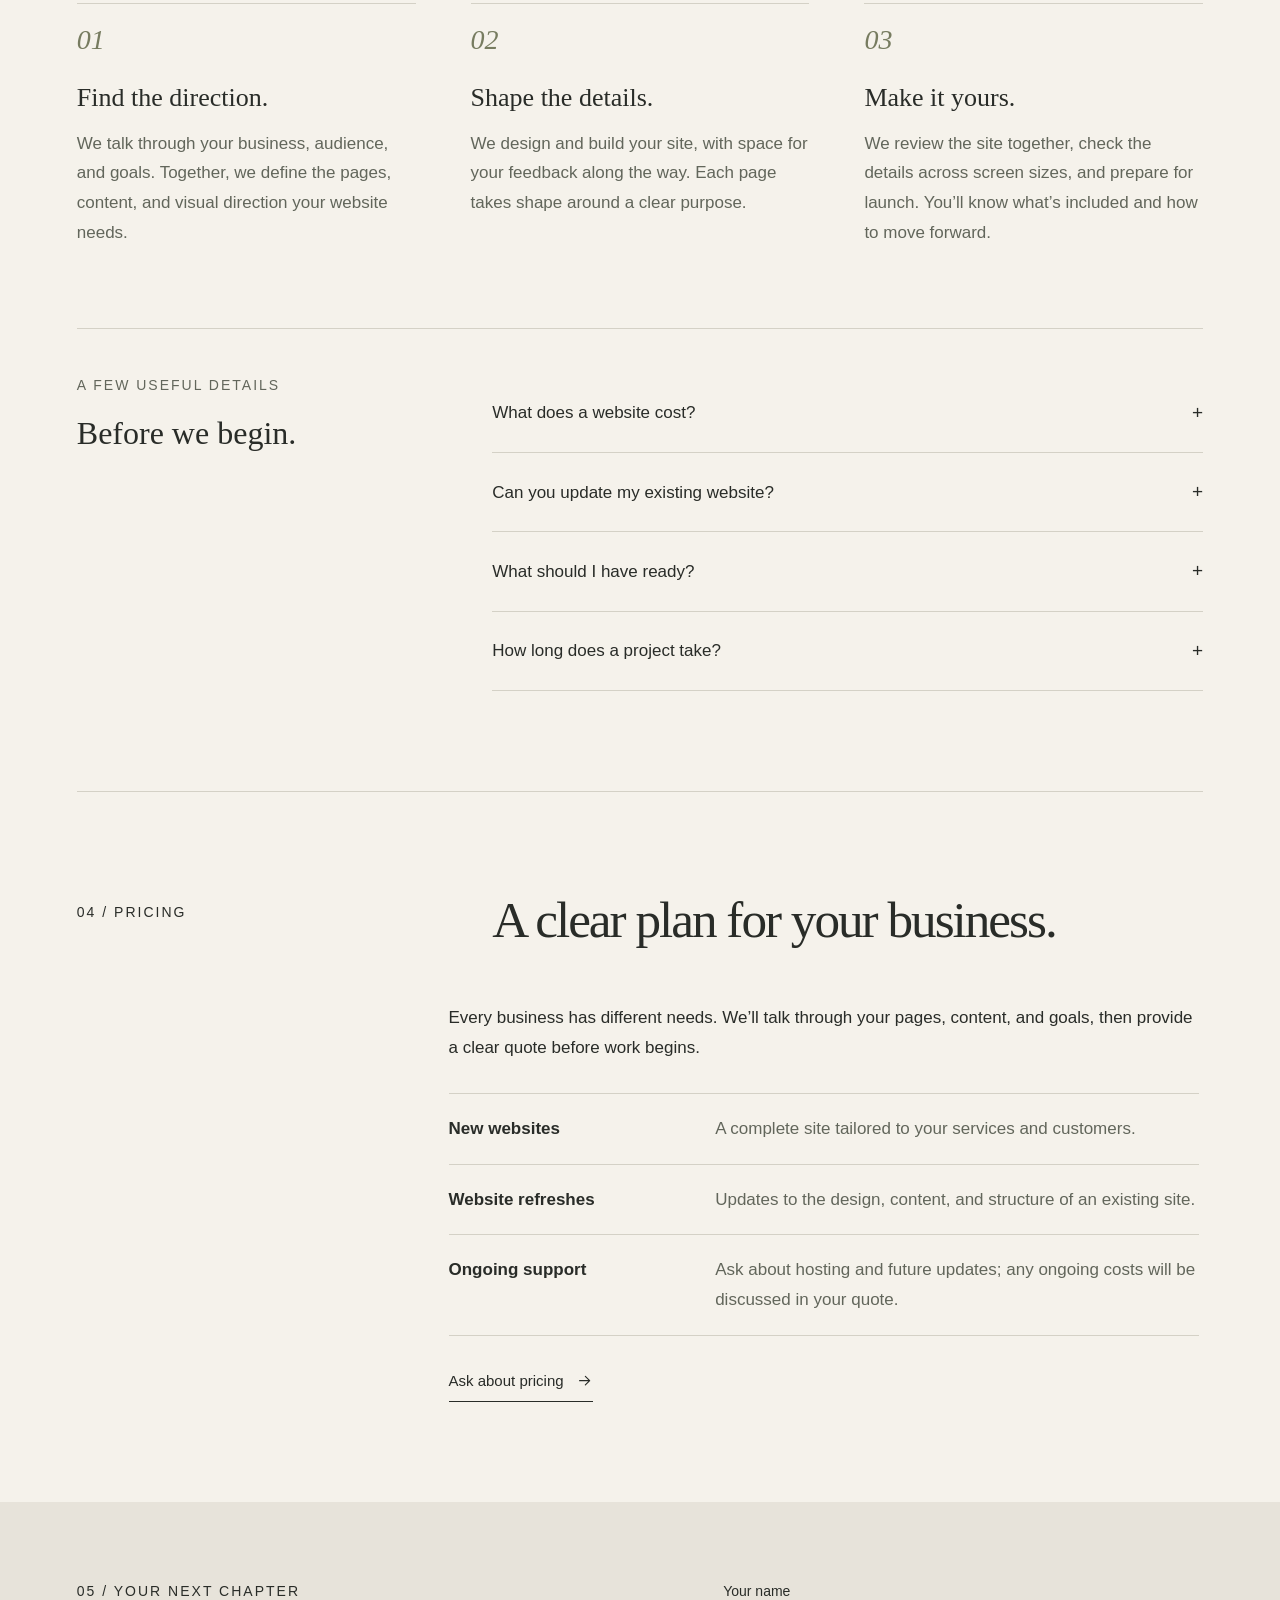
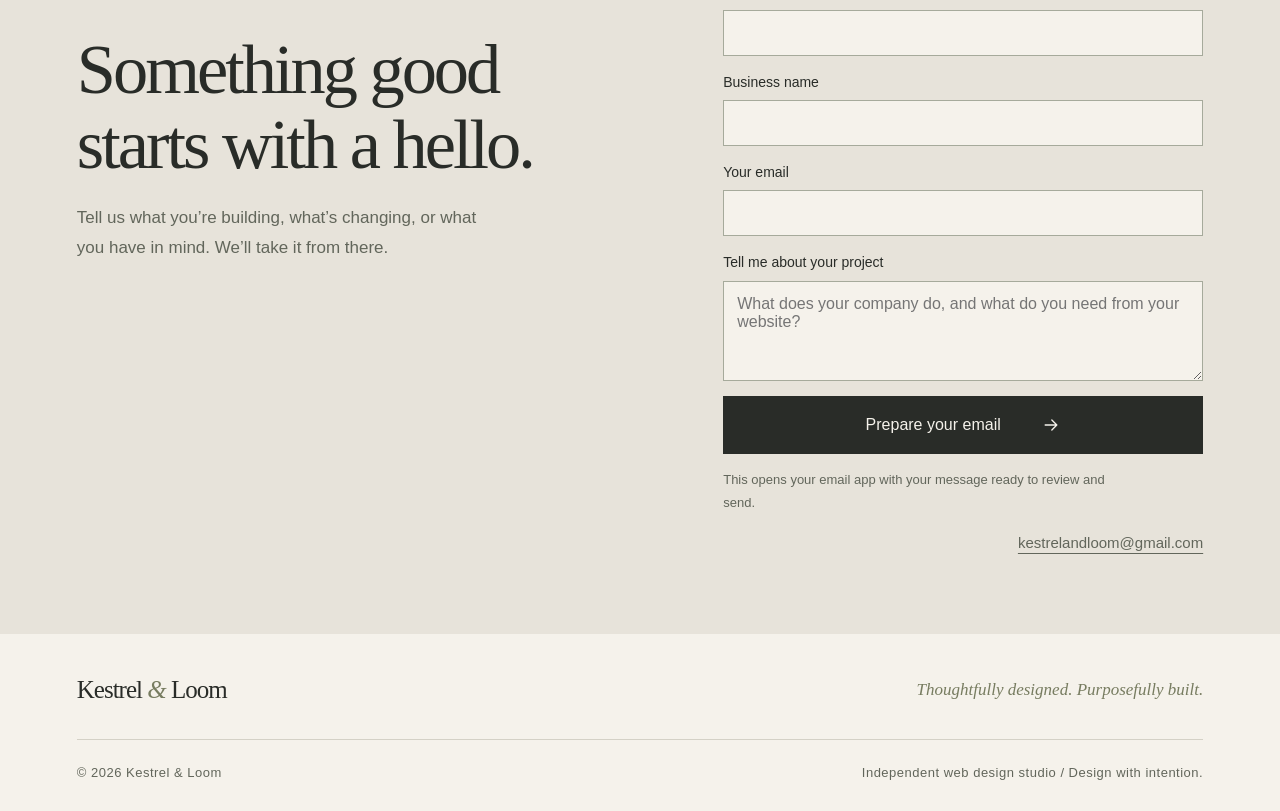
==== commit 4aed6f93: "Add files via upload" ====
--- a/index.html
+++ b/index.html
@@ -42,8 +42,11 @@
 
 /* Match the full excavation demo in the homepage preview. */
 .demo-preview{background:#26332c;color:#f7f5ee}.demo-preview .browser-bar{border-color:#ffffff40;color:#d2dacd}.preview-nav{display:flex;justify-content:space-between;align-items:center;gap:18px;padding:22px 5%;border-bottom:1px solid #ffffff34;font-size:12px}.preview-nav strong{letter-spacing:1.5px;font-size:14px}.preview-hero{display:grid;grid-template-columns:1fr 1fr;gap:20px;align-items:center;min-height:330px;padding:45px 5%}.preview-eyebrow{font-size:10px;letter-spacing:1.5px;font-weight:bold;color:#c6a681}.preview-copy h2{font:700 clamp(30px,3.5vw,48px)/1.08 Arial,sans-serif;letter-spacing:-1.7px;margin:18px 0}.preview-copy>p:not(.preview-eyebrow){font-size:14px;line-height:1.7;color:#e0e6db;max-width:340px}.preview-cta{display:inline-block;background:#ae8c65;color:#19241d;padding:11px 15px;font-size:12px;font-weight:bold;margin-top:20px}.preview-machine{color:#d6be97}.preview-machine svg{display:block;width:100%;height:auto}@media(max-width:560px){.preview-nav{flex-wrap:wrap;font-size:11px;padding:16px 6%}.preview-nav strong{font-size:13px}.preview-hero{grid-template-columns:1fr;gap:8px;padding:28px 6%;min-height:0}.preview-copy h2{font-size:clamp(28px,8vw,38px)}.preview-machine svg{max-height:180px}.preview-copy>p:not(.preview-eyebrow){font-size:14px}}
+
+/* Original concept 01 logo, framed without the concept board labels. */
+.header-logo{display:block;flex-shrink:0;line-height:0;mix-blend-mode:multiply}.header-logo svg{display:block;width:146px;height:auto;overflow:hidden}@media(max-width:560px){.header-logo svg{width:116px}}
 </style></head><body id="top"><a class="skip" href="#main">Skip to content</a>
-<header><div class="wrap"><a class="logo" href="#top" aria-label="Kestrel and Loom home">Kestrel <em>&amp;</em> Loom</a><nav class="desktop-nav" aria-label="Main navigation"><a href="portfolio.html">Portfolio</a><a href="#services">Services</a><a href="#studio">The studio</a><a href="#process">Our process</a><a href="#pricing">Pricing</a><a class="nav-contact" href="#contact">Let’s talk <svg class="arrow-icon" xmlns="http://www.w3.org/2000/svg" width="18" height="18" viewBox="0 0 24 24" fill="none" stroke="currentColor" stroke-width="1.6" stroke-linecap="round" stroke-linejoin="round" aria-hidden="true" focusable="false"><path d="M5 19 19 5M5 5h14v14"/></svg></a></nav><details class="mobile-menu"><summary aria-label="Open navigation">Menu <span aria-hidden="true">☰</span></summary><nav aria-label="Mobile navigation"><a href="portfolio.html">Portfolio</a><a href="#services">Services</a><a href="#studio">The studio</a><a href="#process">Our process</a><a href="#pricing">Pricing</a><a href="#contact">Let’s talk</a></nav></details></div></header>
+<header><div class="wrap"><a class="logo header-logo" href="#top" aria-label="Kestrel and Loom home"><svg xmlns="http://www.w3.org/2000/svg" viewBox="65 235 565 350" width="146" height="90" role="img" aria-label="Kestrel &amp; Loom"><image width="2046" height="768" href="[data-uri]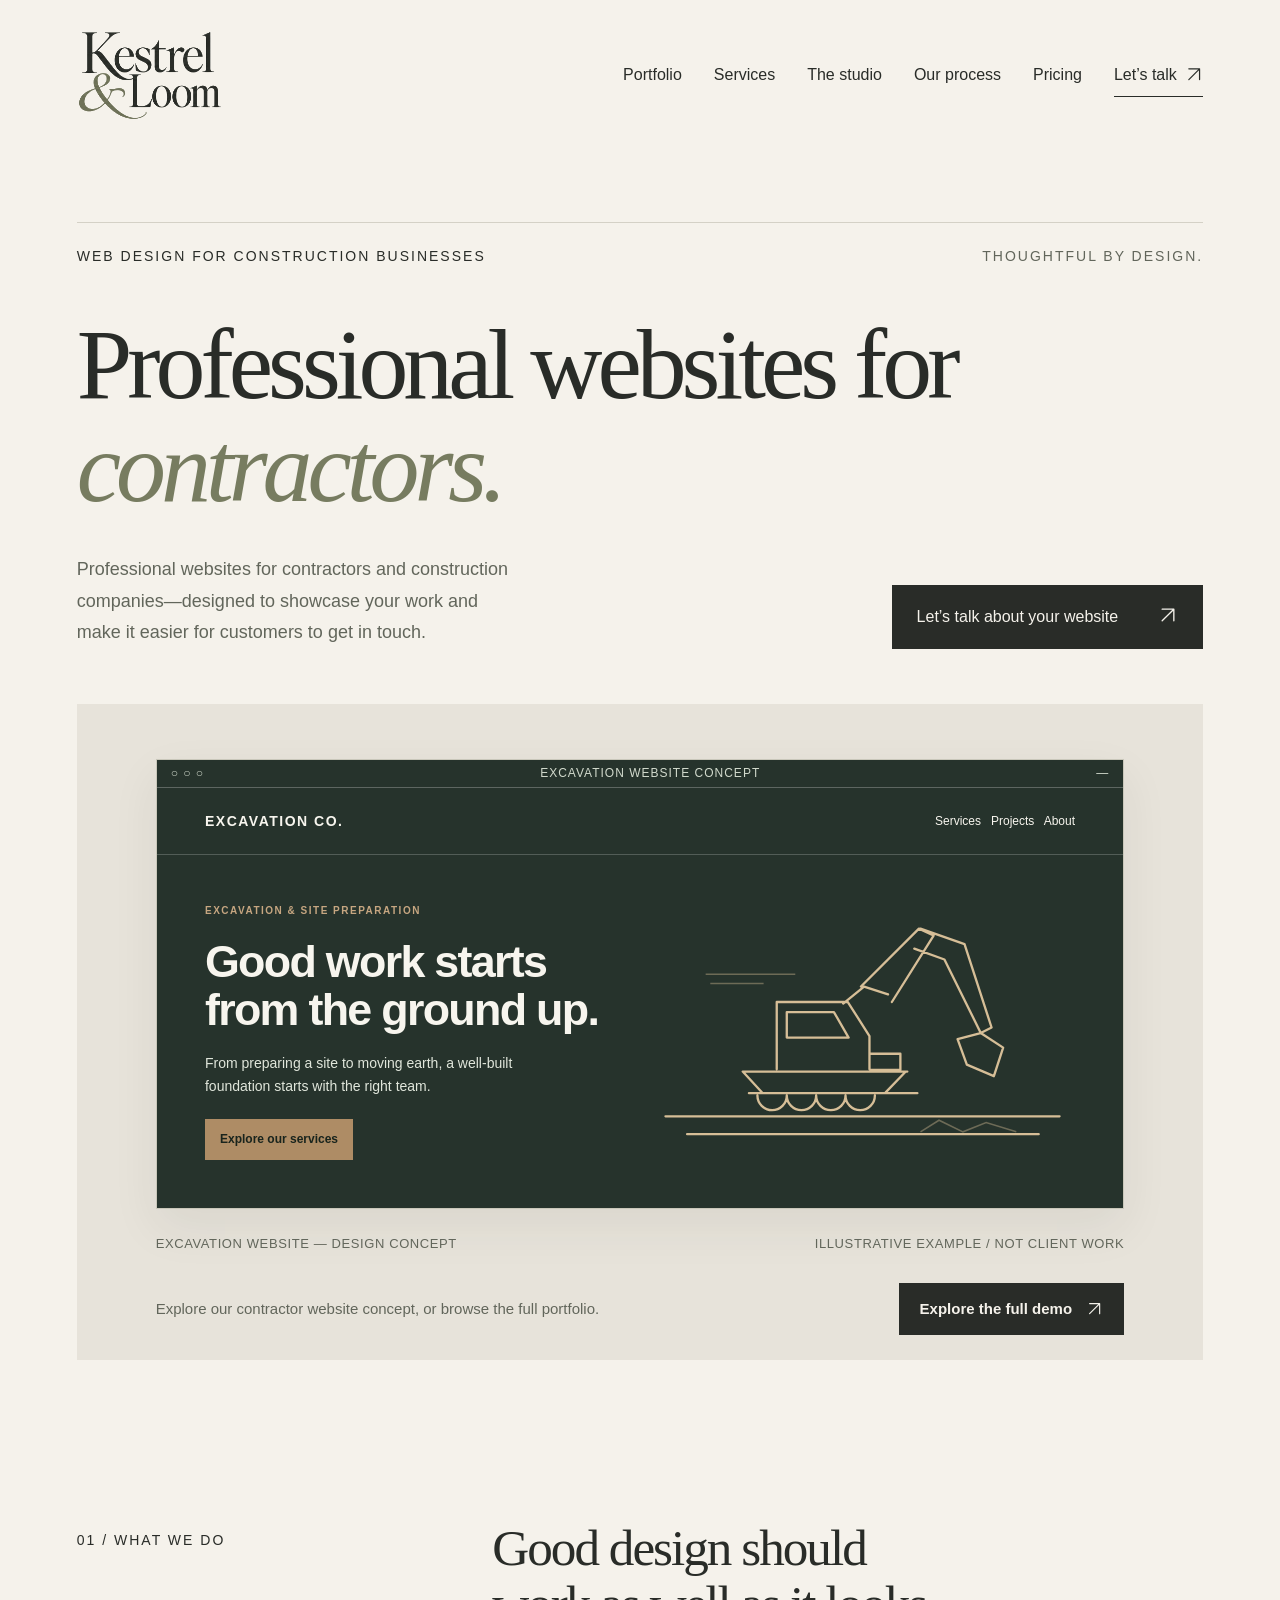
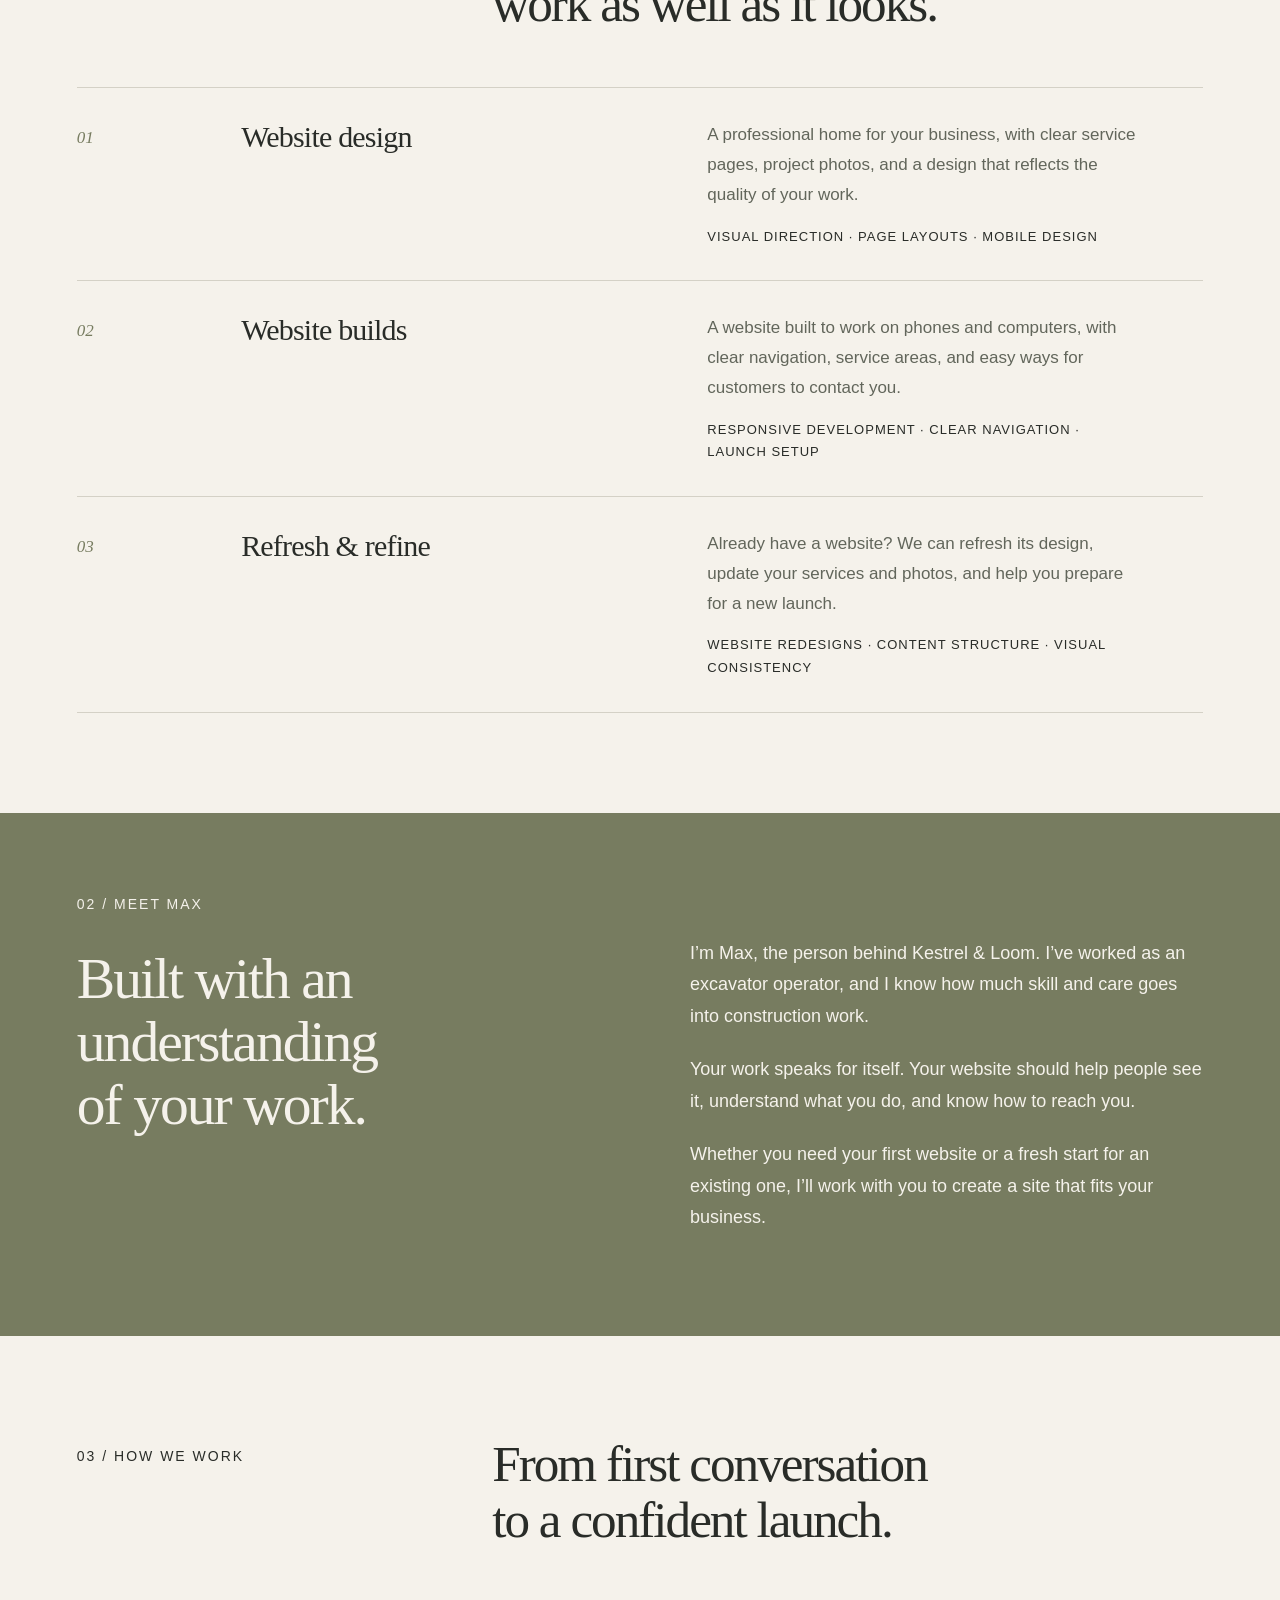
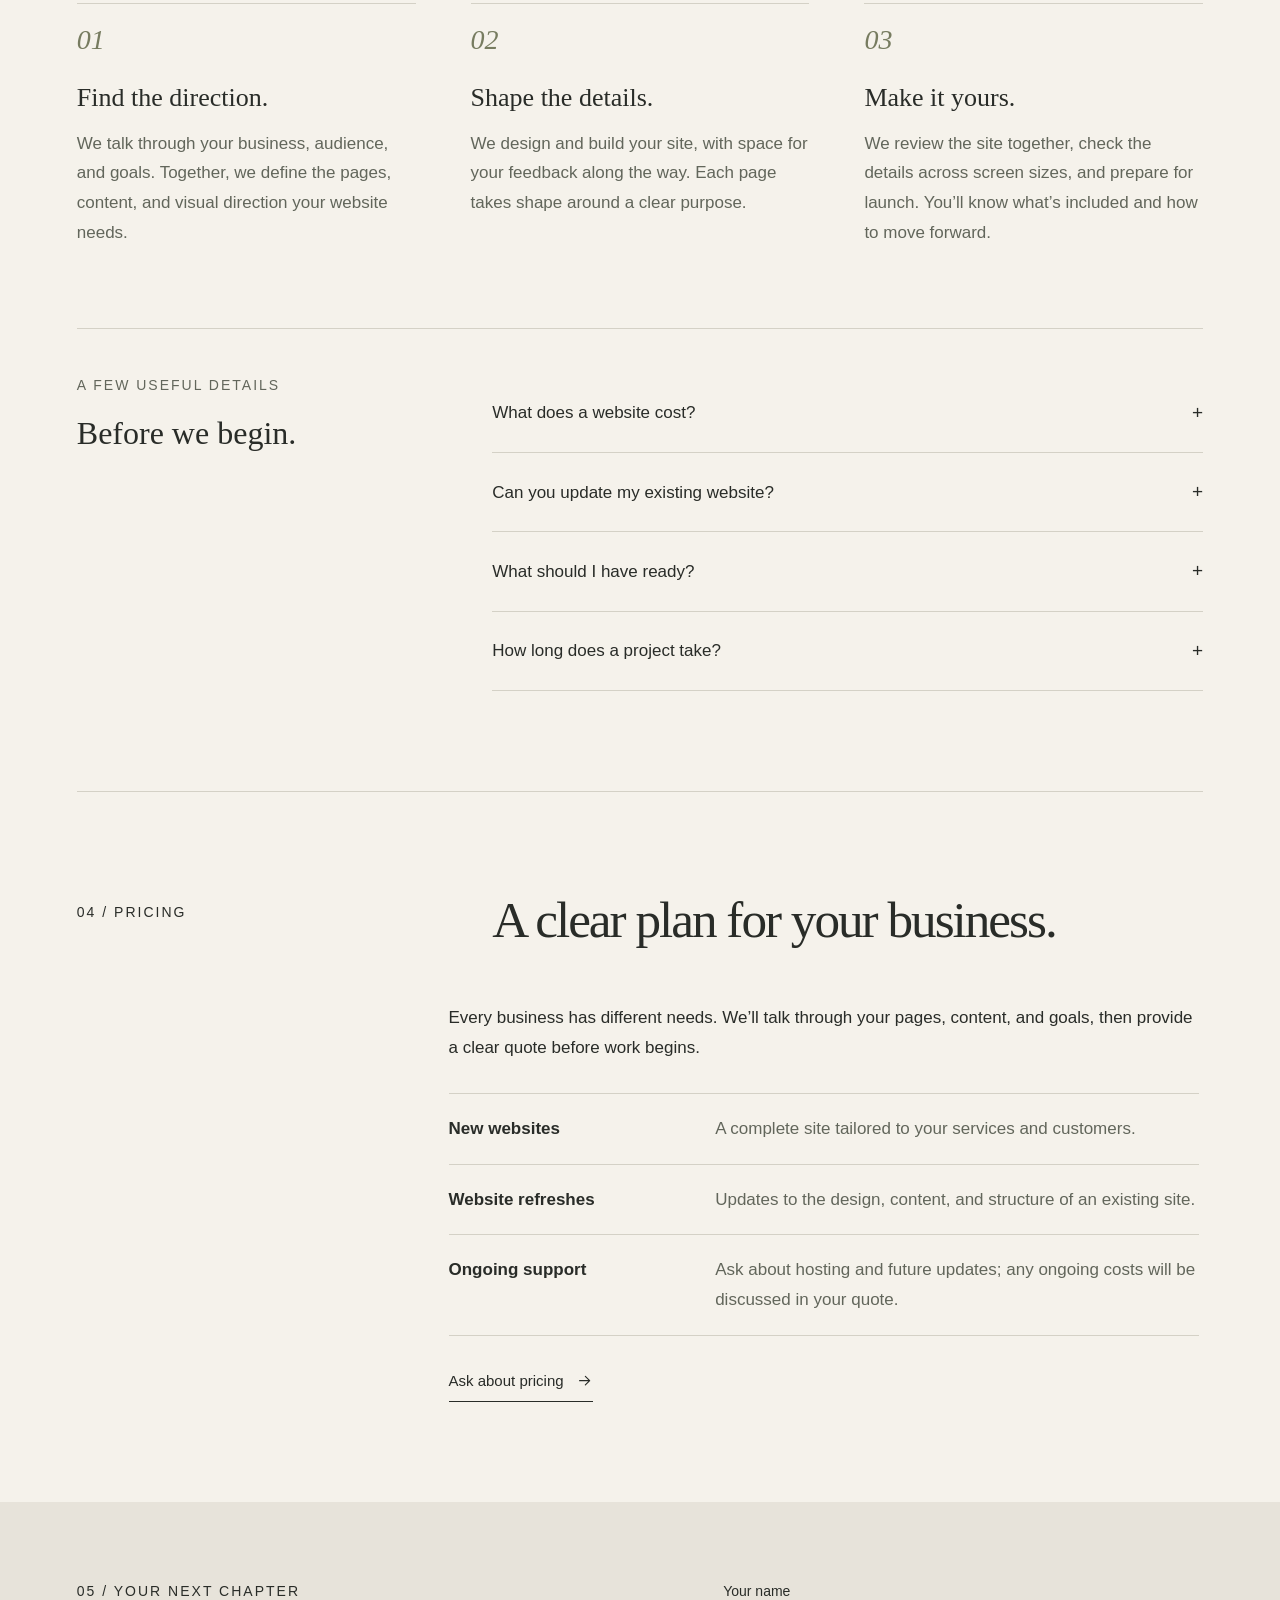
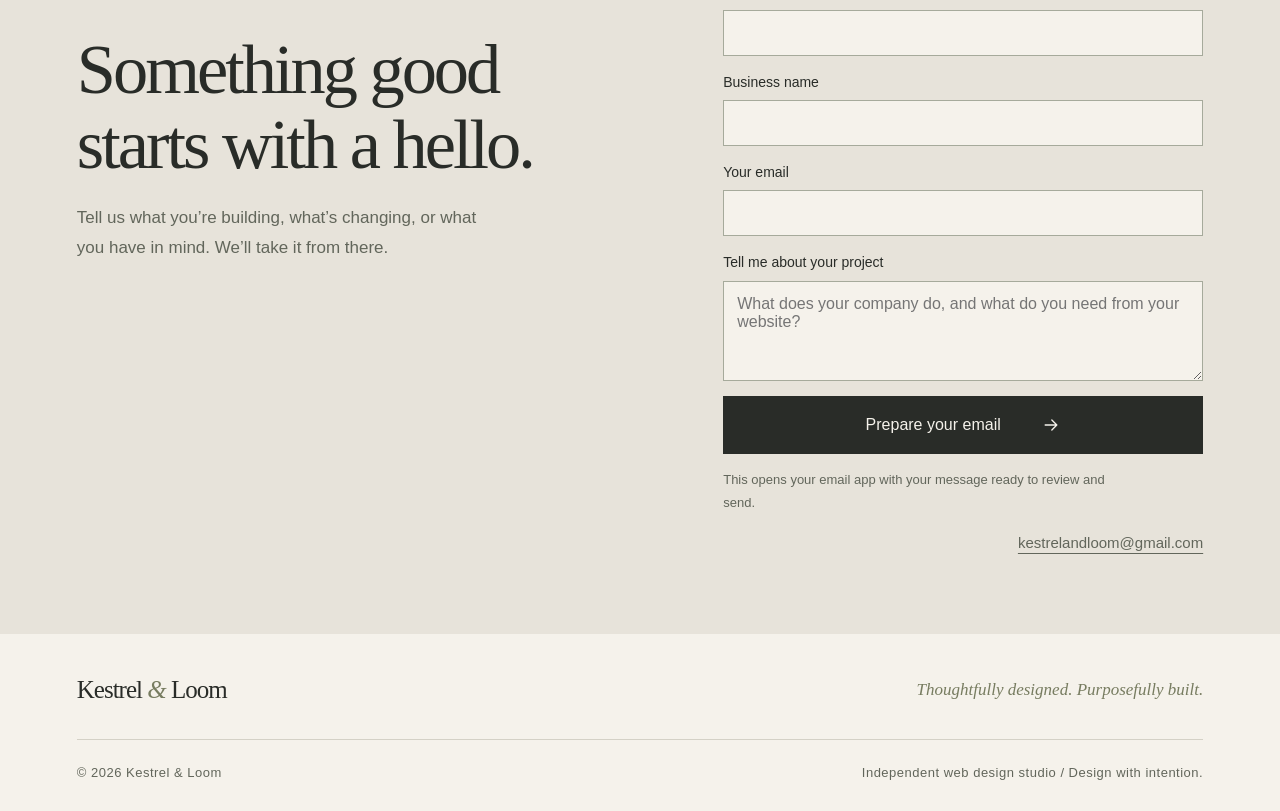
==== commit aac16825: "Add files via upload" ====
--- a/index.html
+++ b/index.html
@@ -44,9 +44,9 @@
 .demo-preview{background:#26332c;color:#f7f5ee}.demo-preview .browser-bar{border-color:#ffffff40;color:#d2dacd}.preview-nav{display:flex;justify-content:space-between;align-items:center;gap:18px;padding:22px 5%;border-bottom:1px solid #ffffff34;font-size:12px}.preview-nav strong{letter-spacing:1.5px;font-size:14px}.preview-hero{display:grid;grid-template-columns:1fr 1fr;gap:20px;align-items:center;min-height:330px;padding:45px 5%}.preview-eyebrow{font-size:10px;letter-spacing:1.5px;font-weight:bold;color:#c6a681}.preview-copy h2{font:700 clamp(30px,3.5vw,48px)/1.08 Arial,sans-serif;letter-spacing:-1.7px;margin:18px 0}.preview-copy>p:not(.preview-eyebrow){font-size:14px;line-height:1.7;color:#e0e6db;max-width:340px}.preview-cta{display:inline-block;background:#ae8c65;color:#19241d;padding:11px 15px;font-size:12px;font-weight:bold;margin-top:20px}.preview-machine{color:#d6be97}.preview-machine svg{display:block;width:100%;height:auto}@media(max-width:560px){.preview-nav{flex-wrap:wrap;font-size:11px;padding:16px 6%}.preview-nav strong{font-size:13px}.preview-hero{grid-template-columns:1fr;gap:8px;padding:28px 6%;min-height:0}.preview-copy h2{font-size:clamp(28px,8vw,38px)}.preview-machine svg{max-height:180px}.preview-copy>p:not(.preview-eyebrow){font-size:14px}}
 
 /* Original concept 01 logo, framed without the concept board labels. */
-.header-logo{display:block;flex-shrink:0;line-height:0;mix-blend-mode:multiply}.header-logo svg{display:block;width:146px;height:auto;overflow:hidden}@media(max-width:560px){.header-logo svg{width:116px}}
+.header-logo{display:block;flex-shrink:0;line-height:0}.header-logo svg{display:block;width:146px;height:auto;overflow:hidden}@media(max-width:560px){.header-logo svg{width:116px}}
 </style></head><body id="top"><a class="skip" href="#main">Skip to content</a>
-<header><div class="wrap"><a class="logo header-logo" href="#top" aria-label="Kestrel and Loom home"><svg xmlns="http://www.w3.org/2000/svg" viewBox="65 235 565 350" width="146" height="90" role="img" aria-label="Kestrel &amp; Loom"><image width="2046" height="768" href="[data-uri]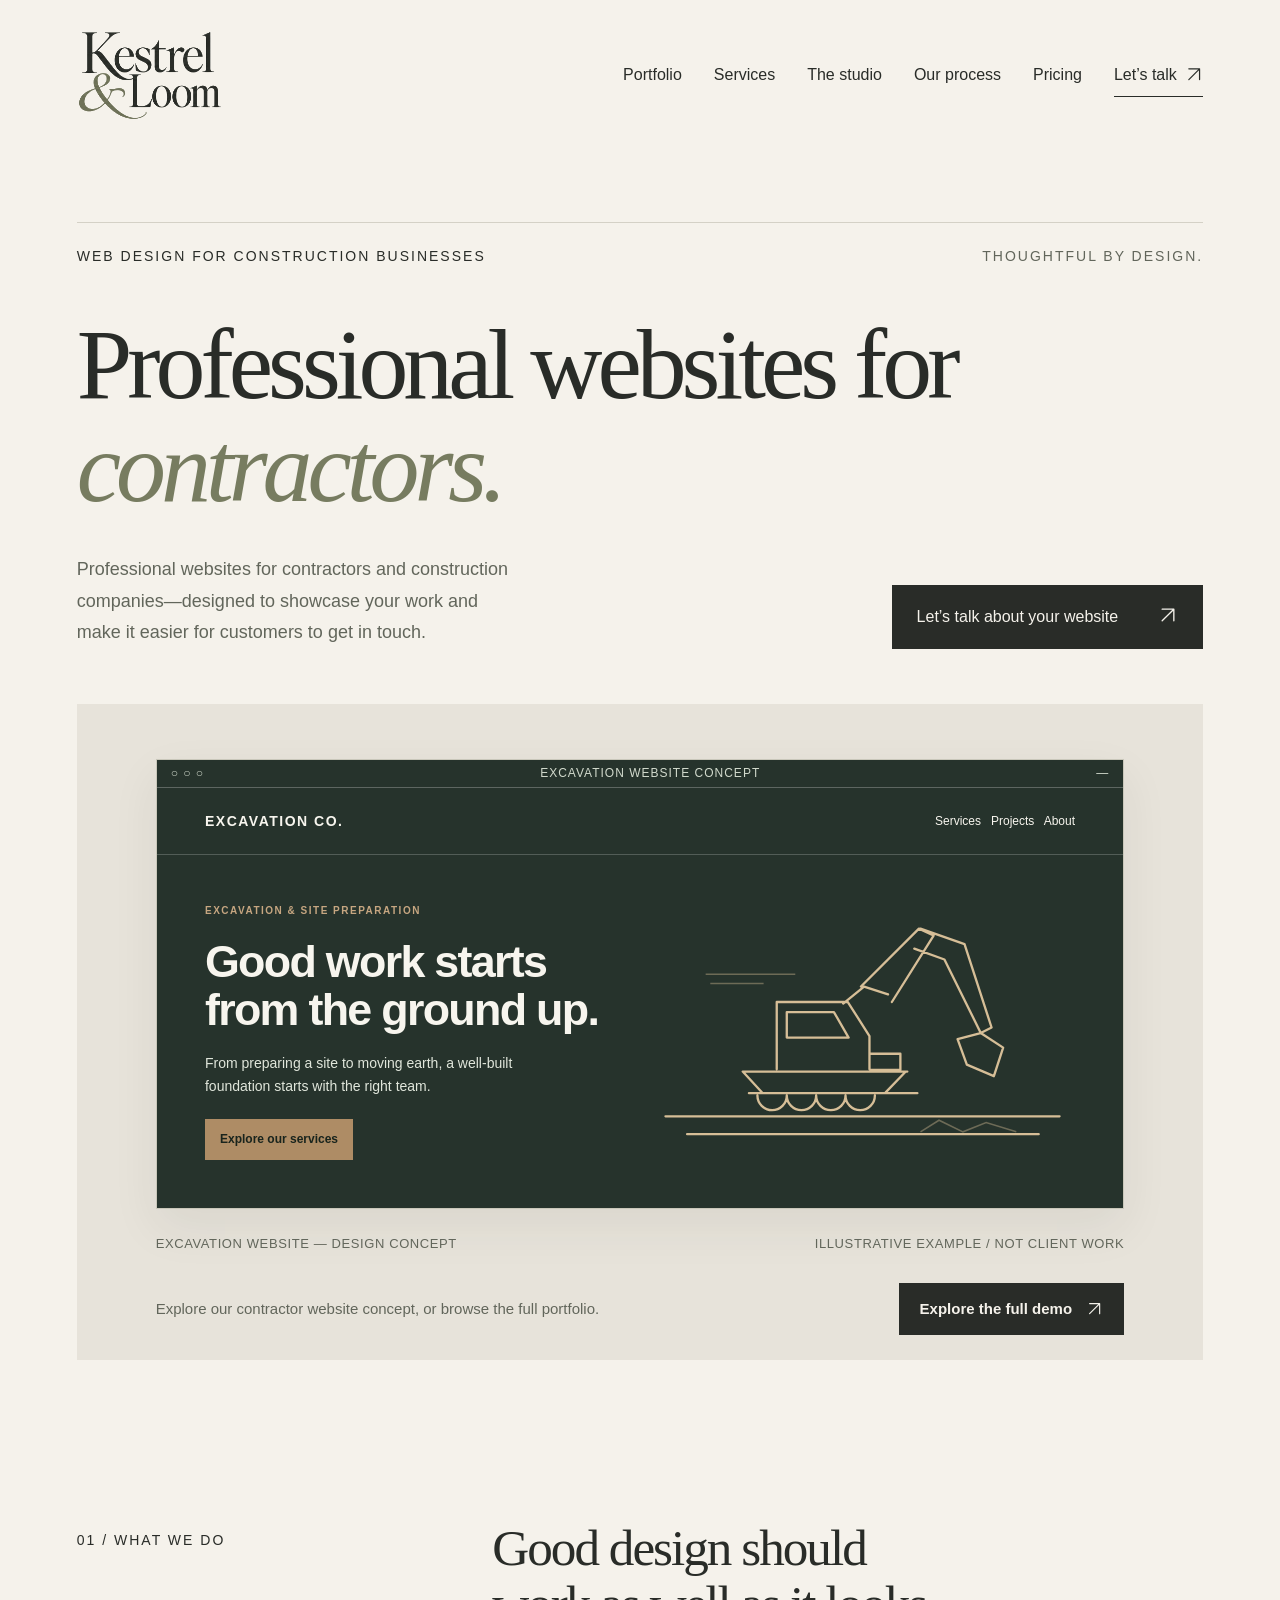
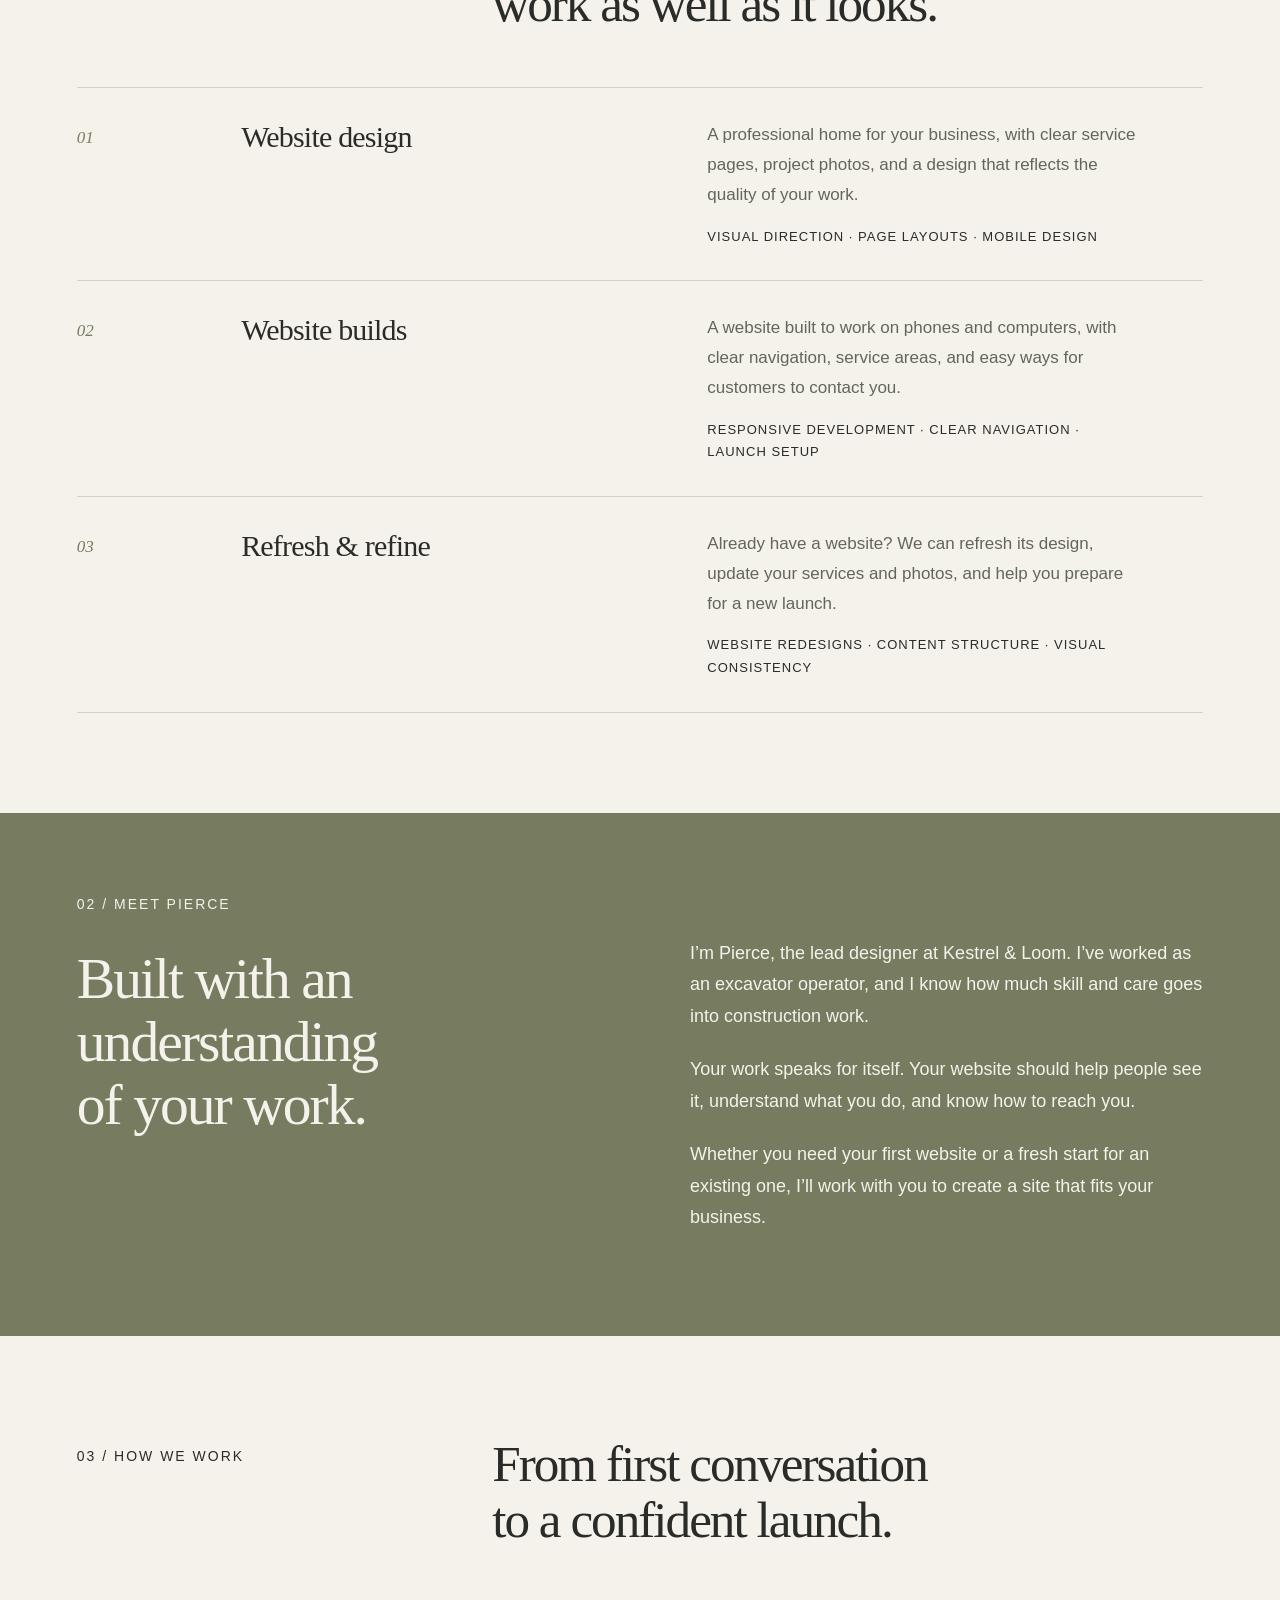
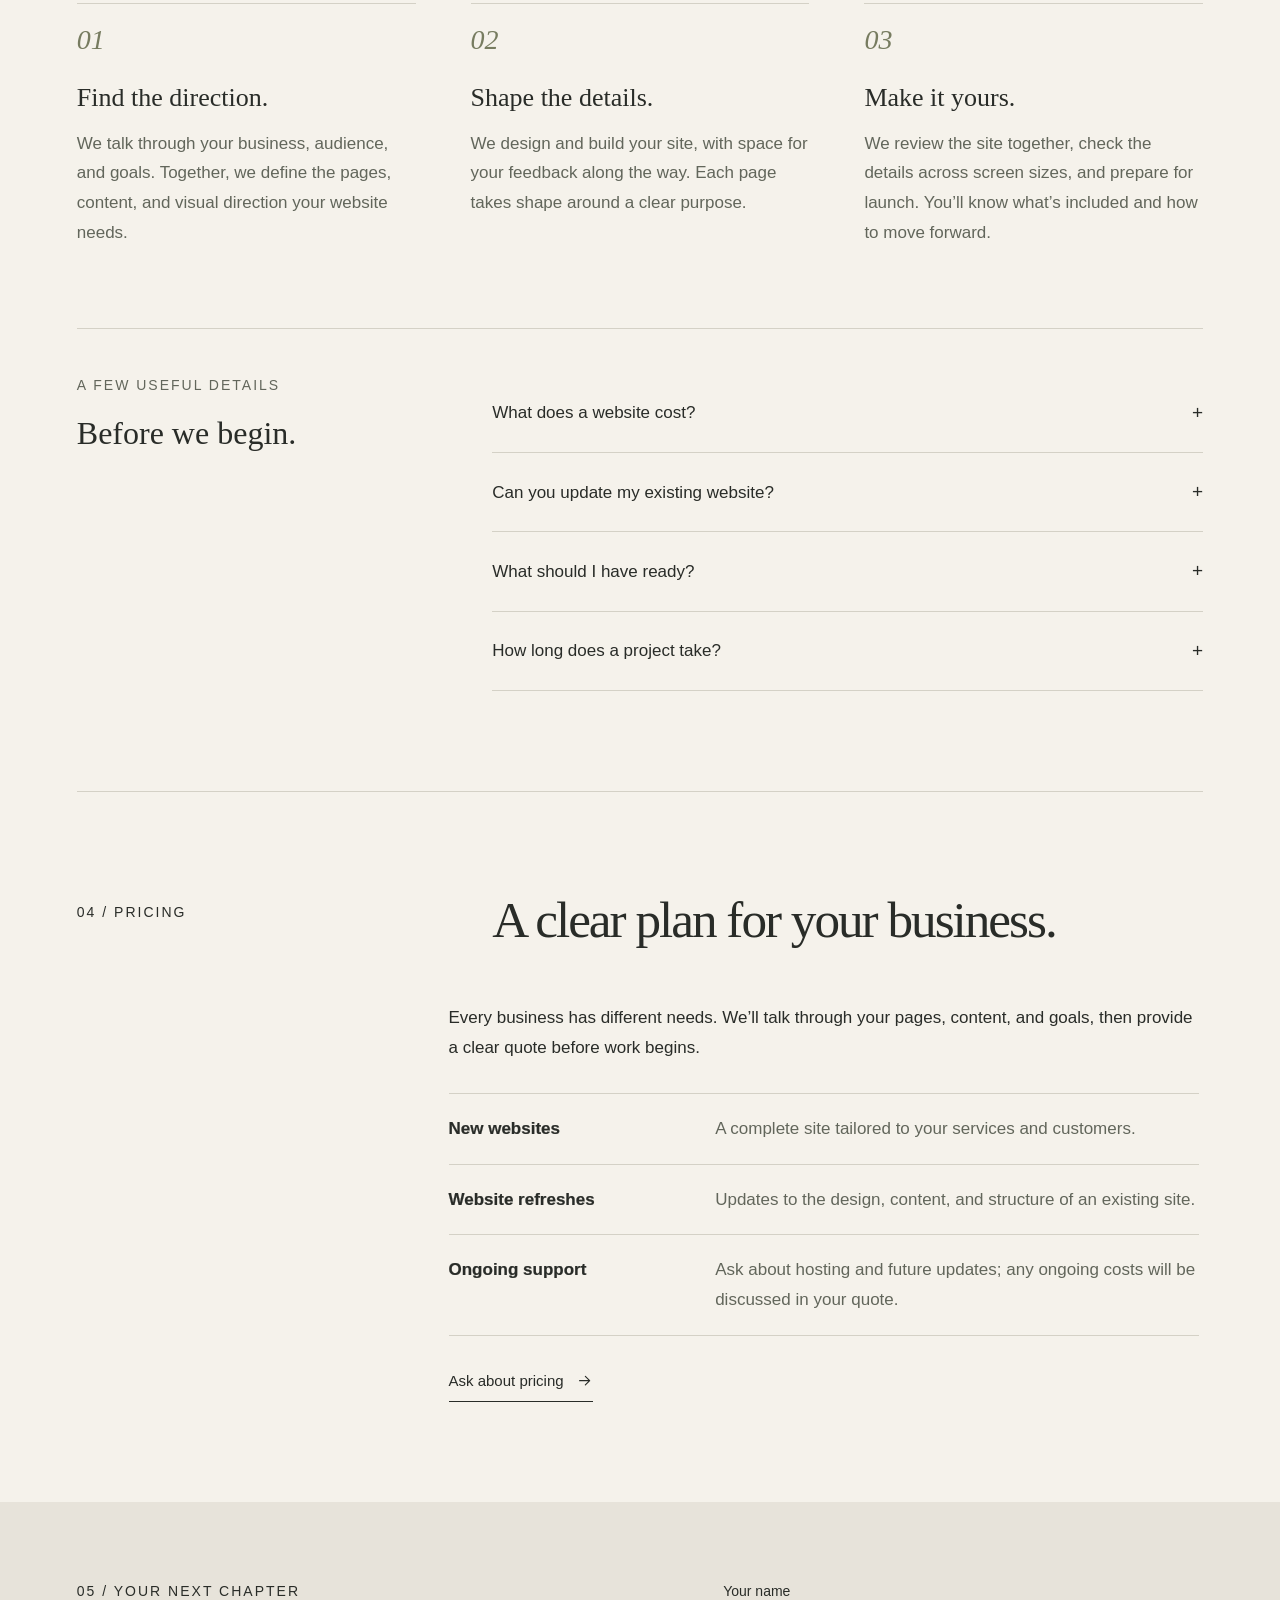
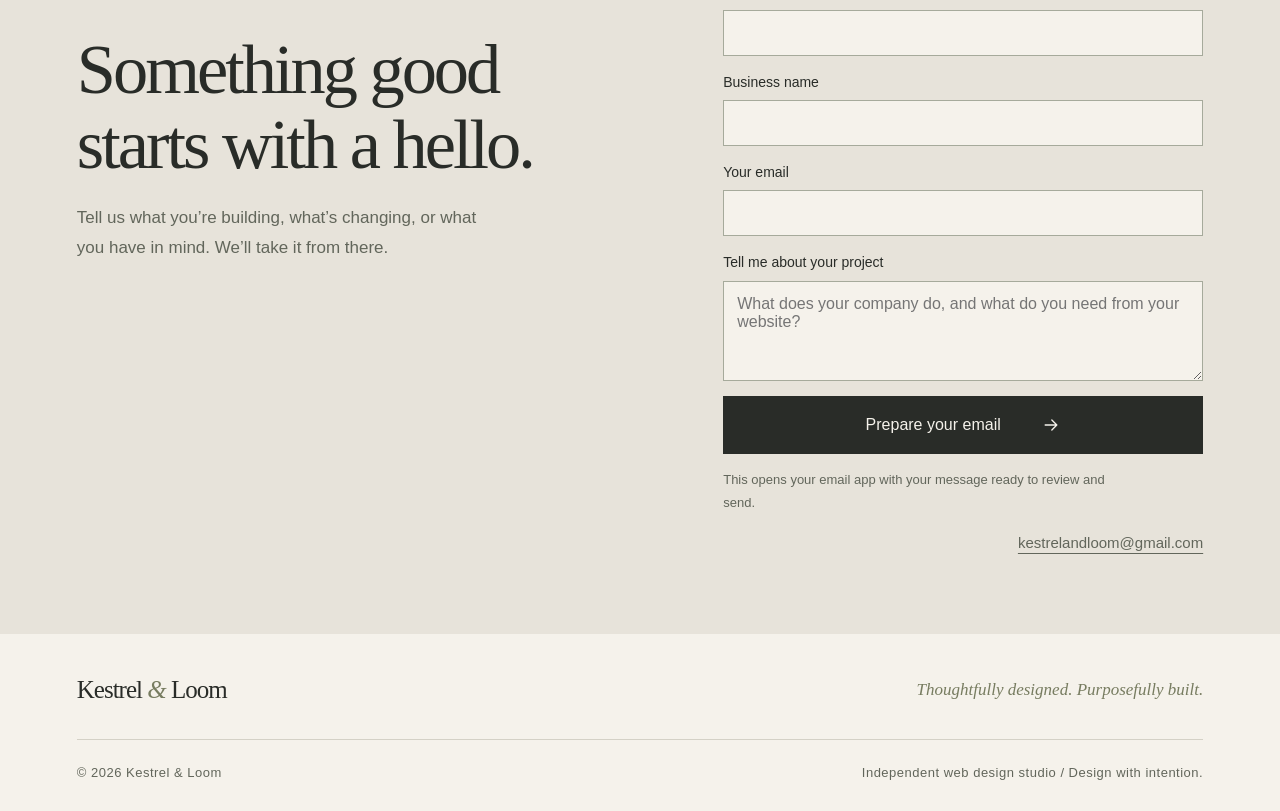
==== commit a98f6b5f: "Add files via upload" ====
--- a/index.html
+++ b/index.html
@@ -45,13 +45,17 @@
 
 /* Original concept 01 logo, framed without the concept board labels. */
 .header-logo{display:block;flex-shrink:0;line-height:0}.header-logo svg{display:block;width:146px;height:auto;overflow:hidden}@media(max-width:560px){.header-logo svg{width:116px}}
+
+/* Pricing emphasis and comfortable mobile process heading spacing. */
+.pricing-list strong{font-weight:900;-webkit-text-stroke:.2px currentColor}
+@media(max-width:560px){#process-title{line-height:1.22;word-spacing:normal}}
 </style></head><body id="top"><a class="skip" href="#main">Skip to content</a>
 <header><div class="wrap"><a class="logo header-logo" href="#top" aria-label="Kestrel and Loom home"><svg xmlns="http://www.w3.org/2000/svg" viewBox="65 235 565 350" width="146" height="90" role="img" aria-label="Kestrel &amp; Loom"><defs><filter id="logo-remove-paper" color-interpolation-filters="sRGB"><feColorMatrix type="matrix" values="1 0 0 0 0  0 1 0 0 0  0 0 1 0 0  -3 -3 -3 0 8"/></filter></defs><image filter="url(#logo-remove-paper)" width="2046" height="768" href="[data-uri]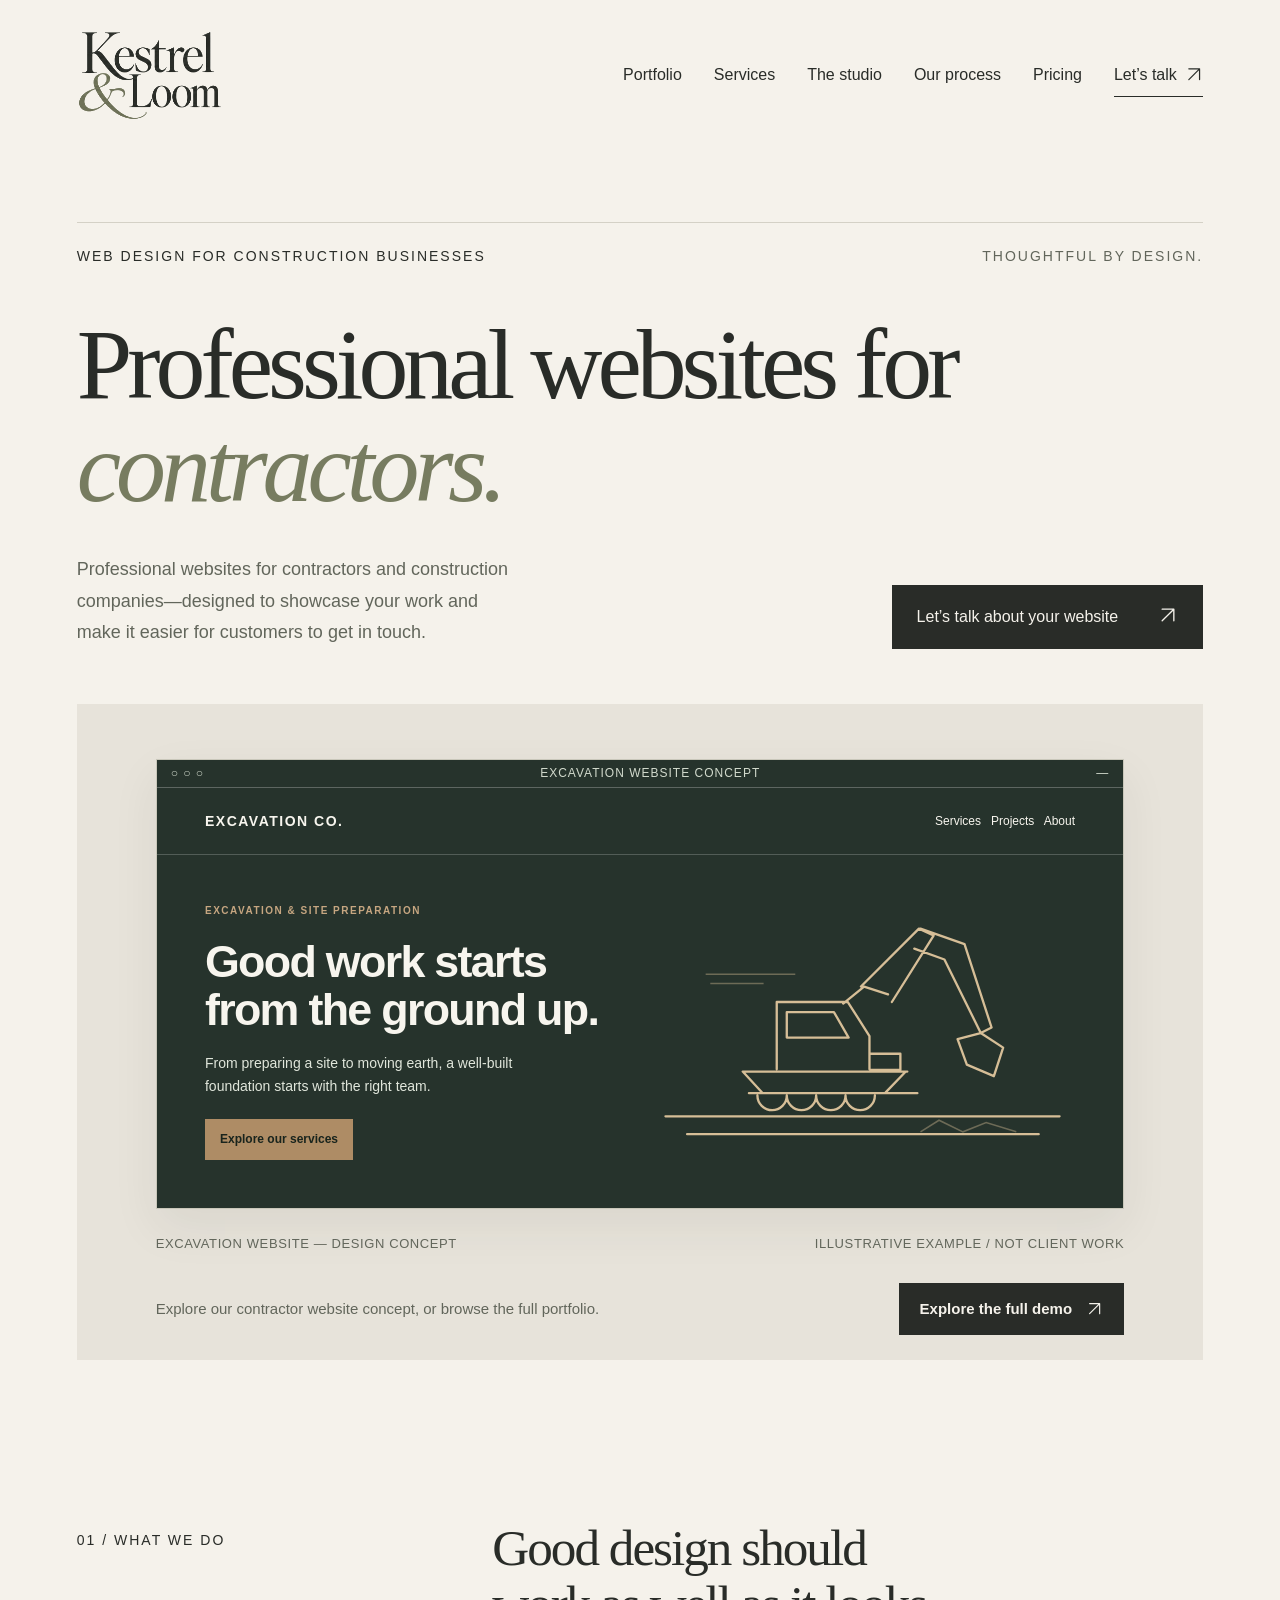
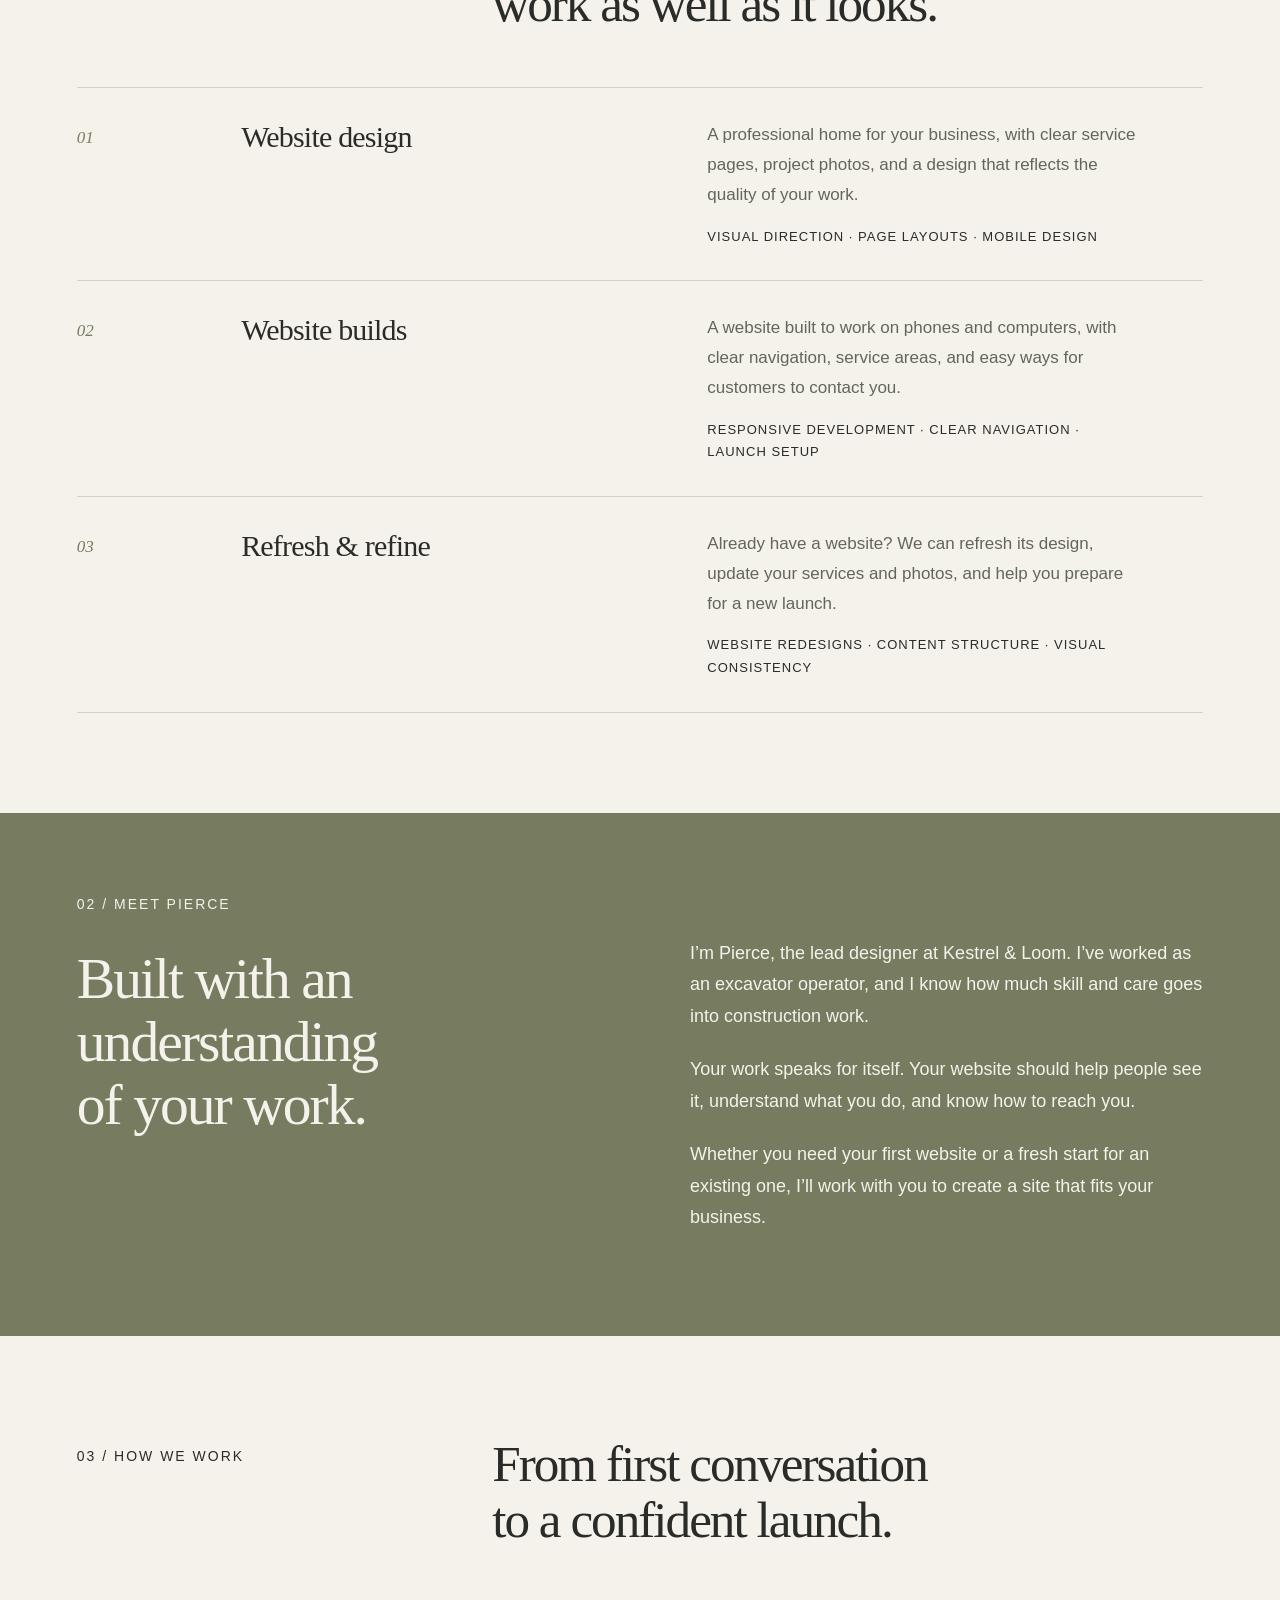
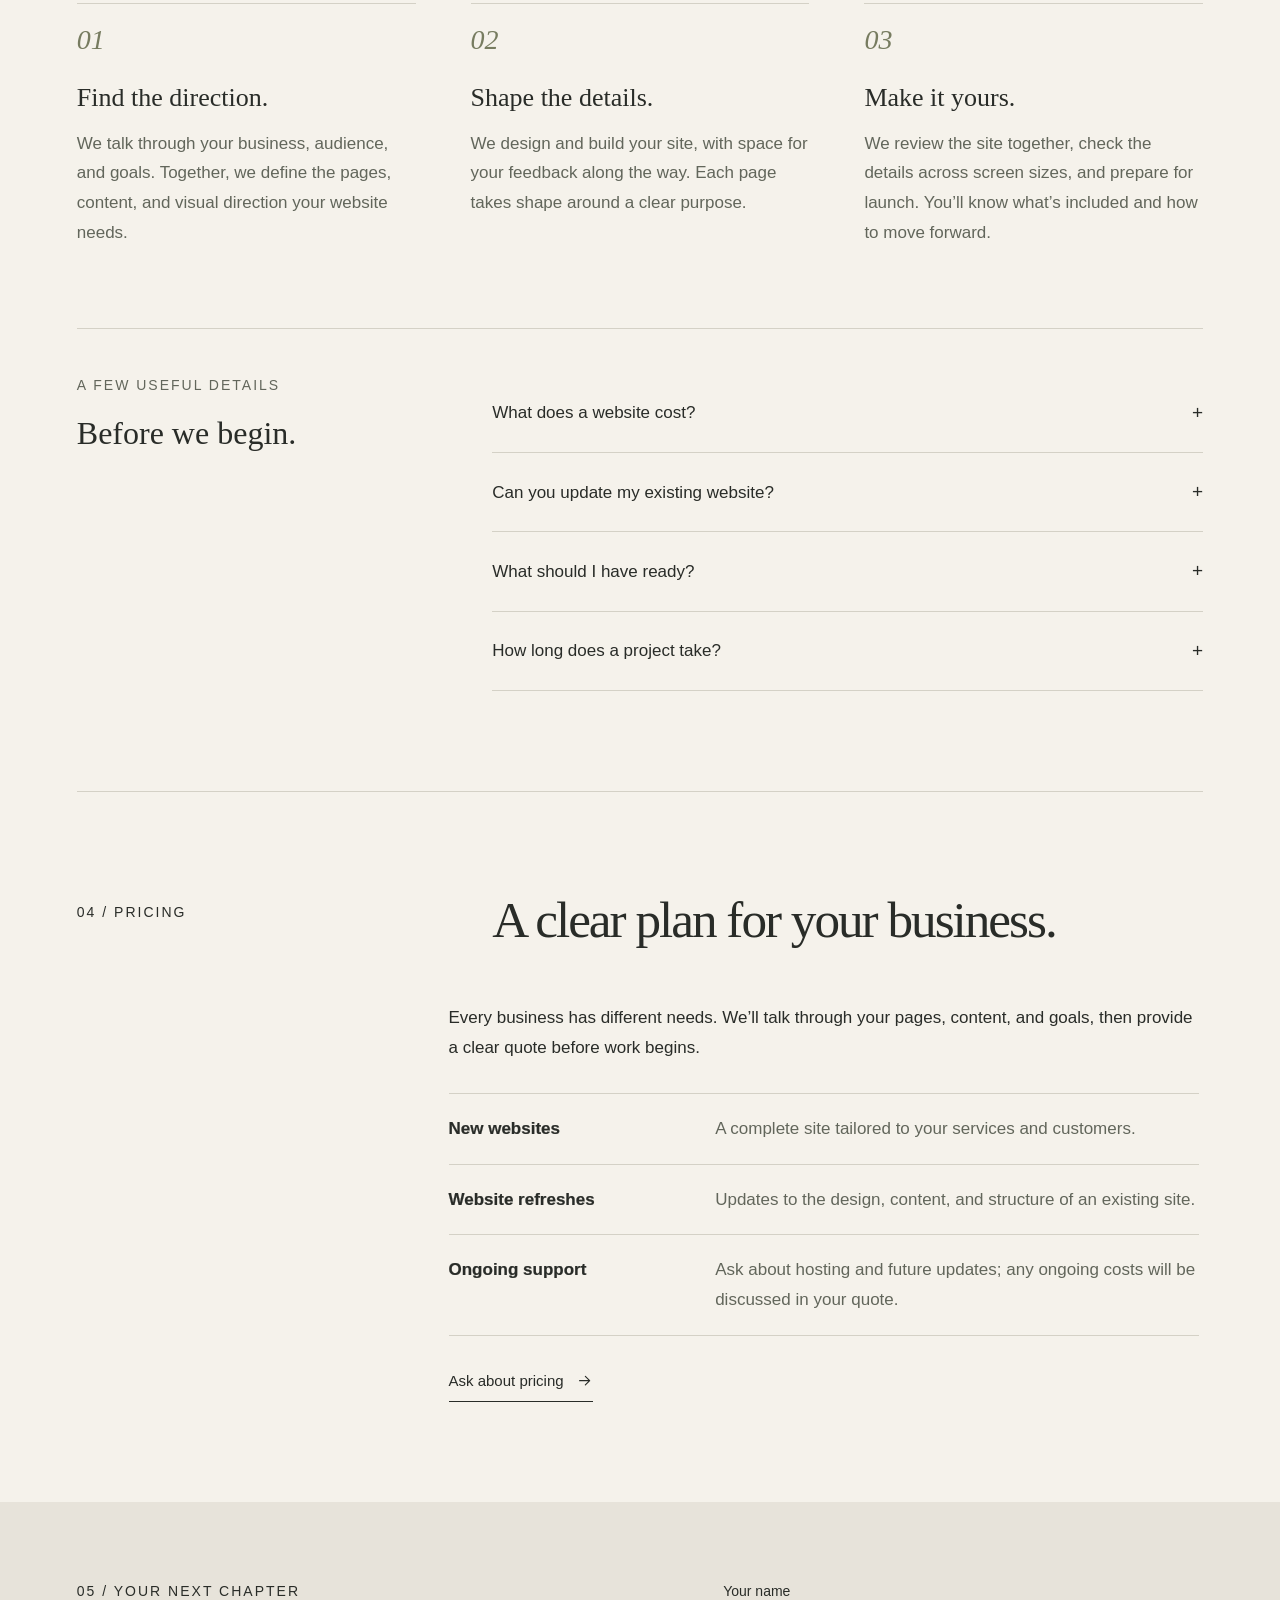
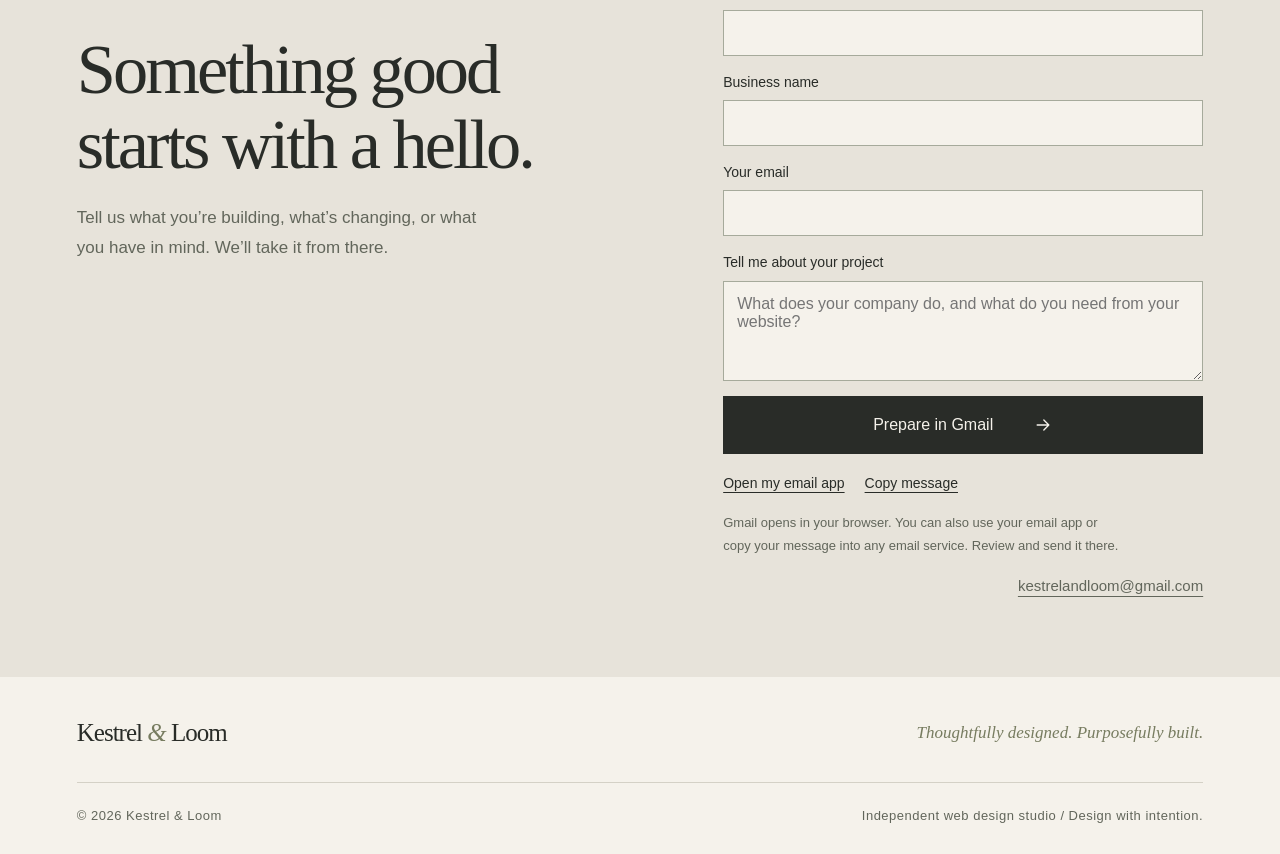
==== commit 4163bfda: "Add files via upload" ====
--- a/index.html
+++ b/index.html
@@ -49,6 +49,8 @@
 /* Pricing emphasis and comfortable mobile process heading spacing. */
 .pricing-list strong{font-weight:900;-webkit-text-stroke:.2px currentColor}
 @media(max-width:560px){#process-title{line-height:1.22;word-spacing:normal}}
+
+.email-options{display:flex;gap:12px 20px;flex-wrap:wrap}.inquiry .email-options button{background:transparent;color:var(--ink);font:14px Arial,sans-serif;padding:6px 0;text-decoration:underline;text-underline-offset:4px;cursor:pointer}.email-options button:focus-visible{outline:2px solid var(--ink);outline-offset:4px}#inquiry-status:empty{display:none}[hidden]{display:none!important}
 </style></head><body id="top"><a class="skip" href="#main">Skip to content</a>
 <header><div class="wrap"><a class="logo header-logo" href="#top" aria-label="Kestrel and Loom home"><svg xmlns="http://www.w3.org/2000/svg" viewBox="65 235 565 350" width="146" height="90" role="img" aria-label="Kestrel &amp; Loom"><defs><filter id="logo-remove-paper" color-interpolation-filters="sRGB"><feColorMatrix type="matrix" values="1 0 0 0 0  0 1 0 0 0  0 0 1 0 0  -3 -3 -3 0 8"/></filter></defs><image filter="url(#logo-remove-paper)" width="2046" height="768" href="[data-uri]